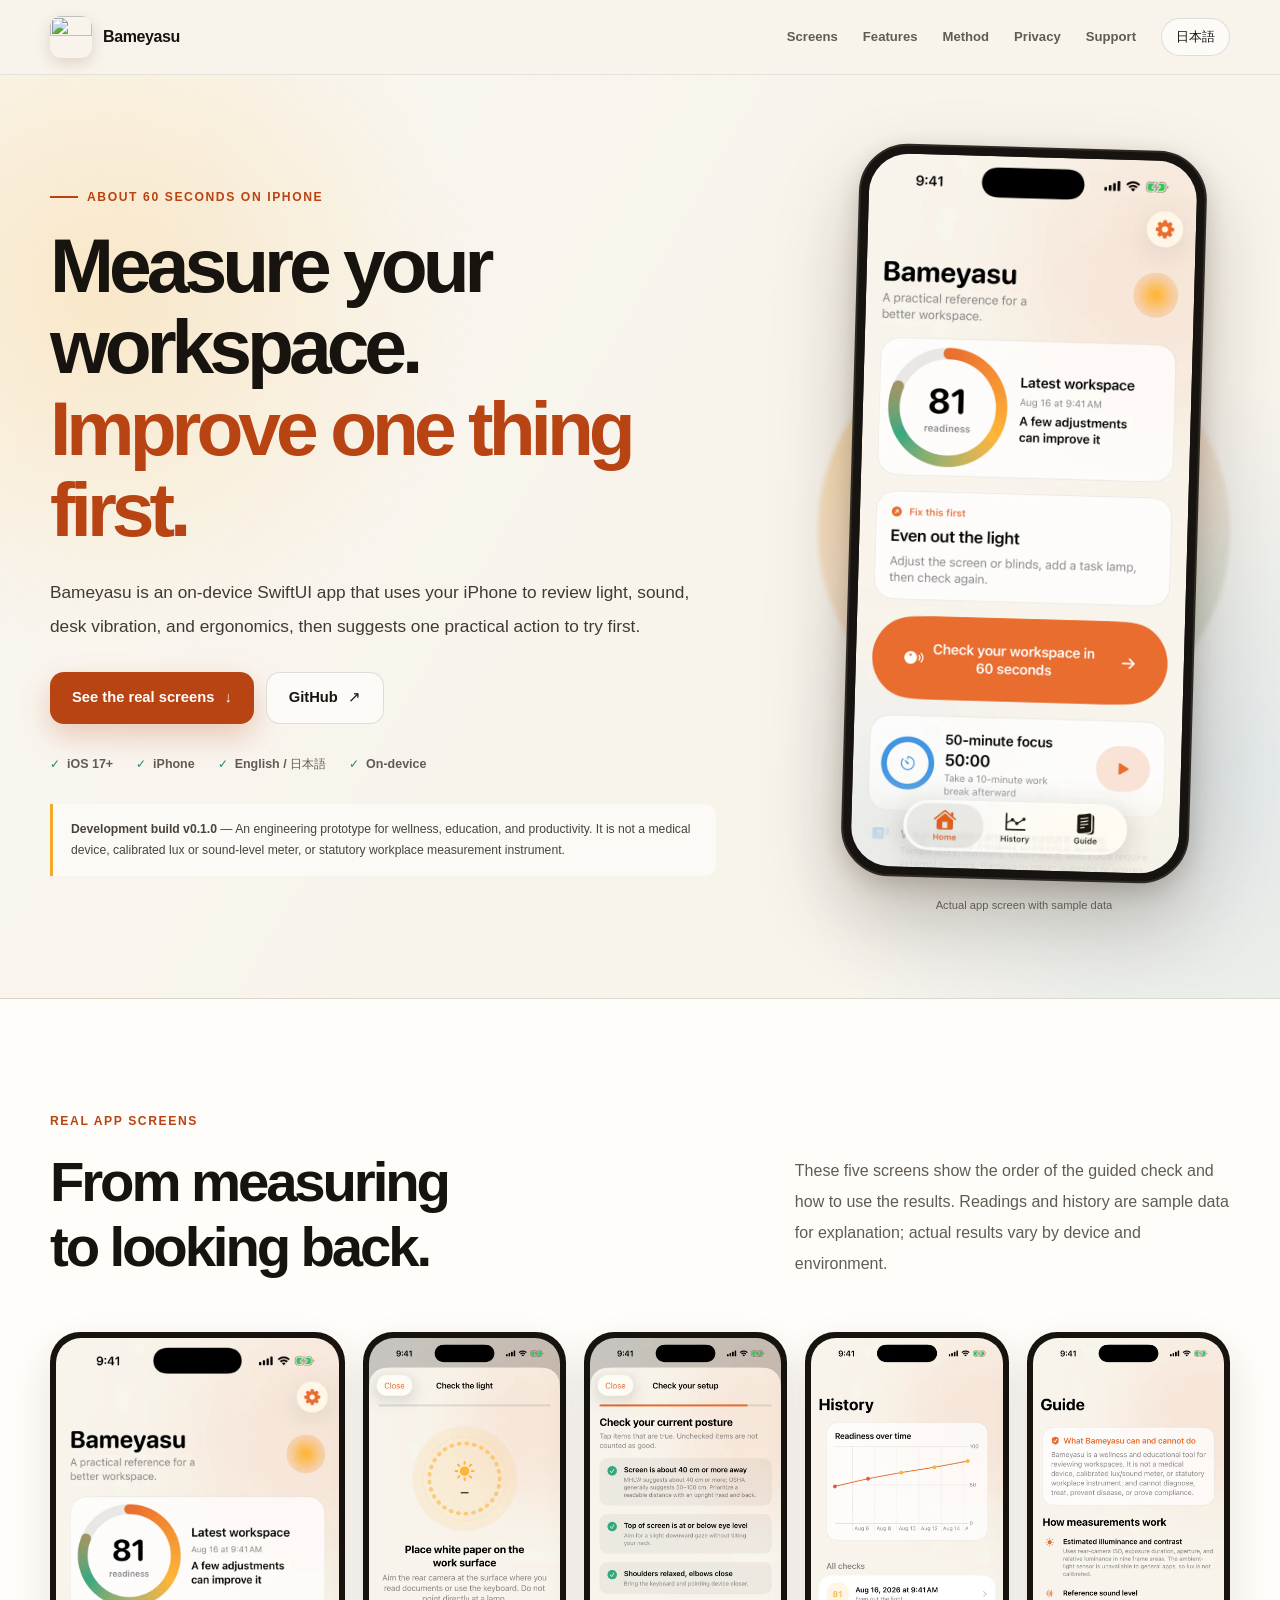
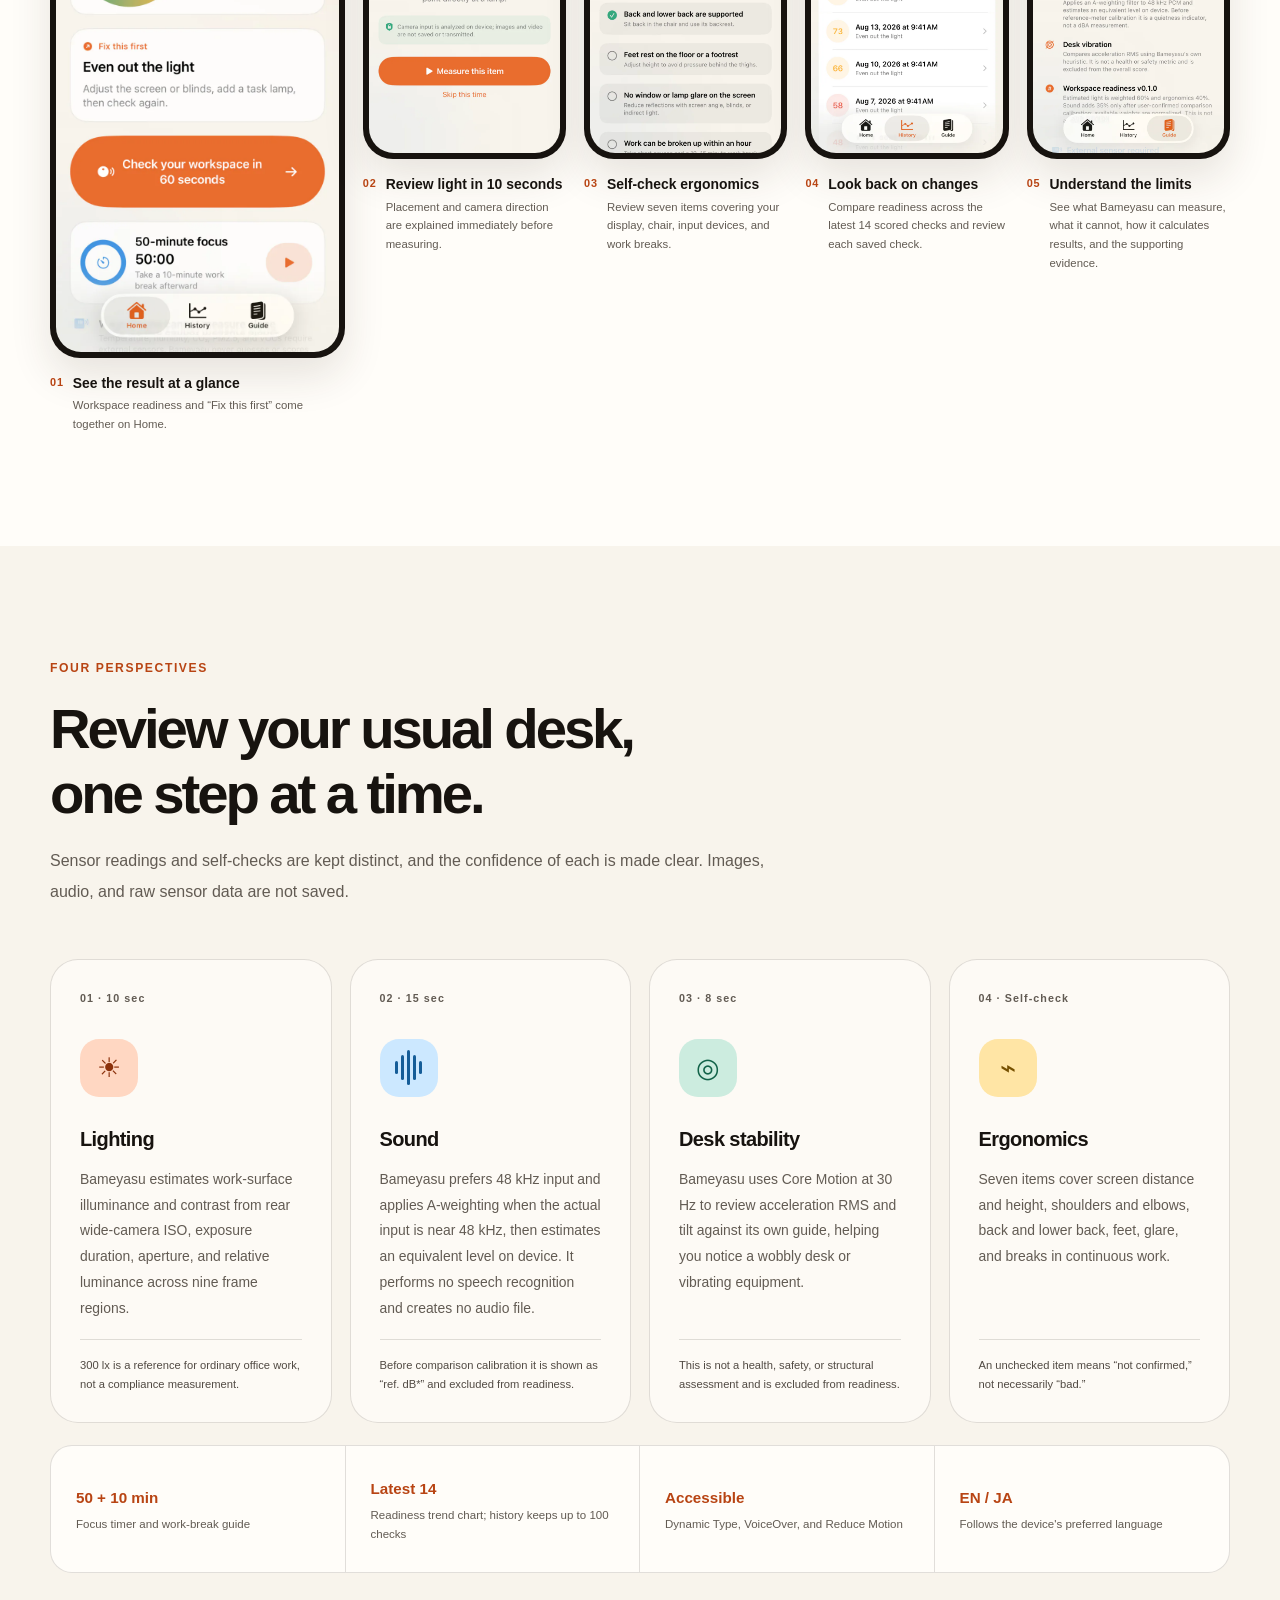
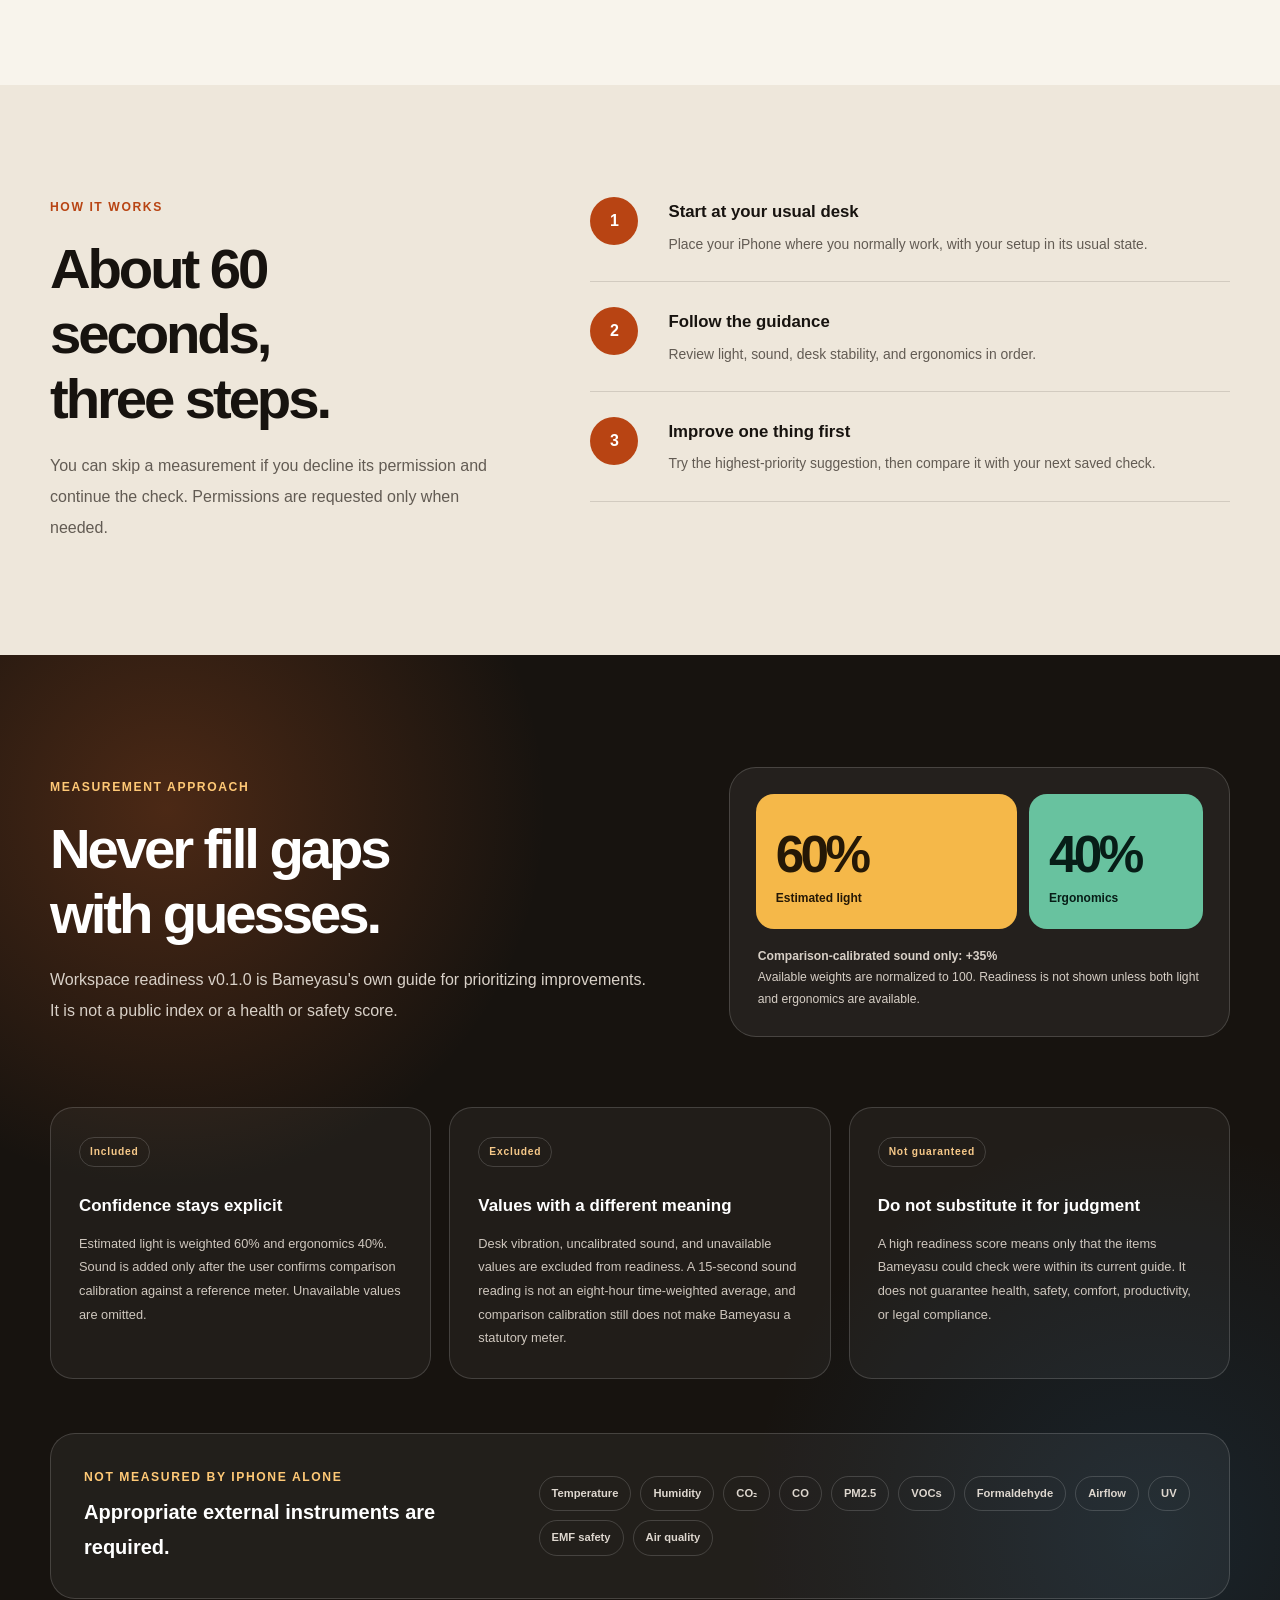
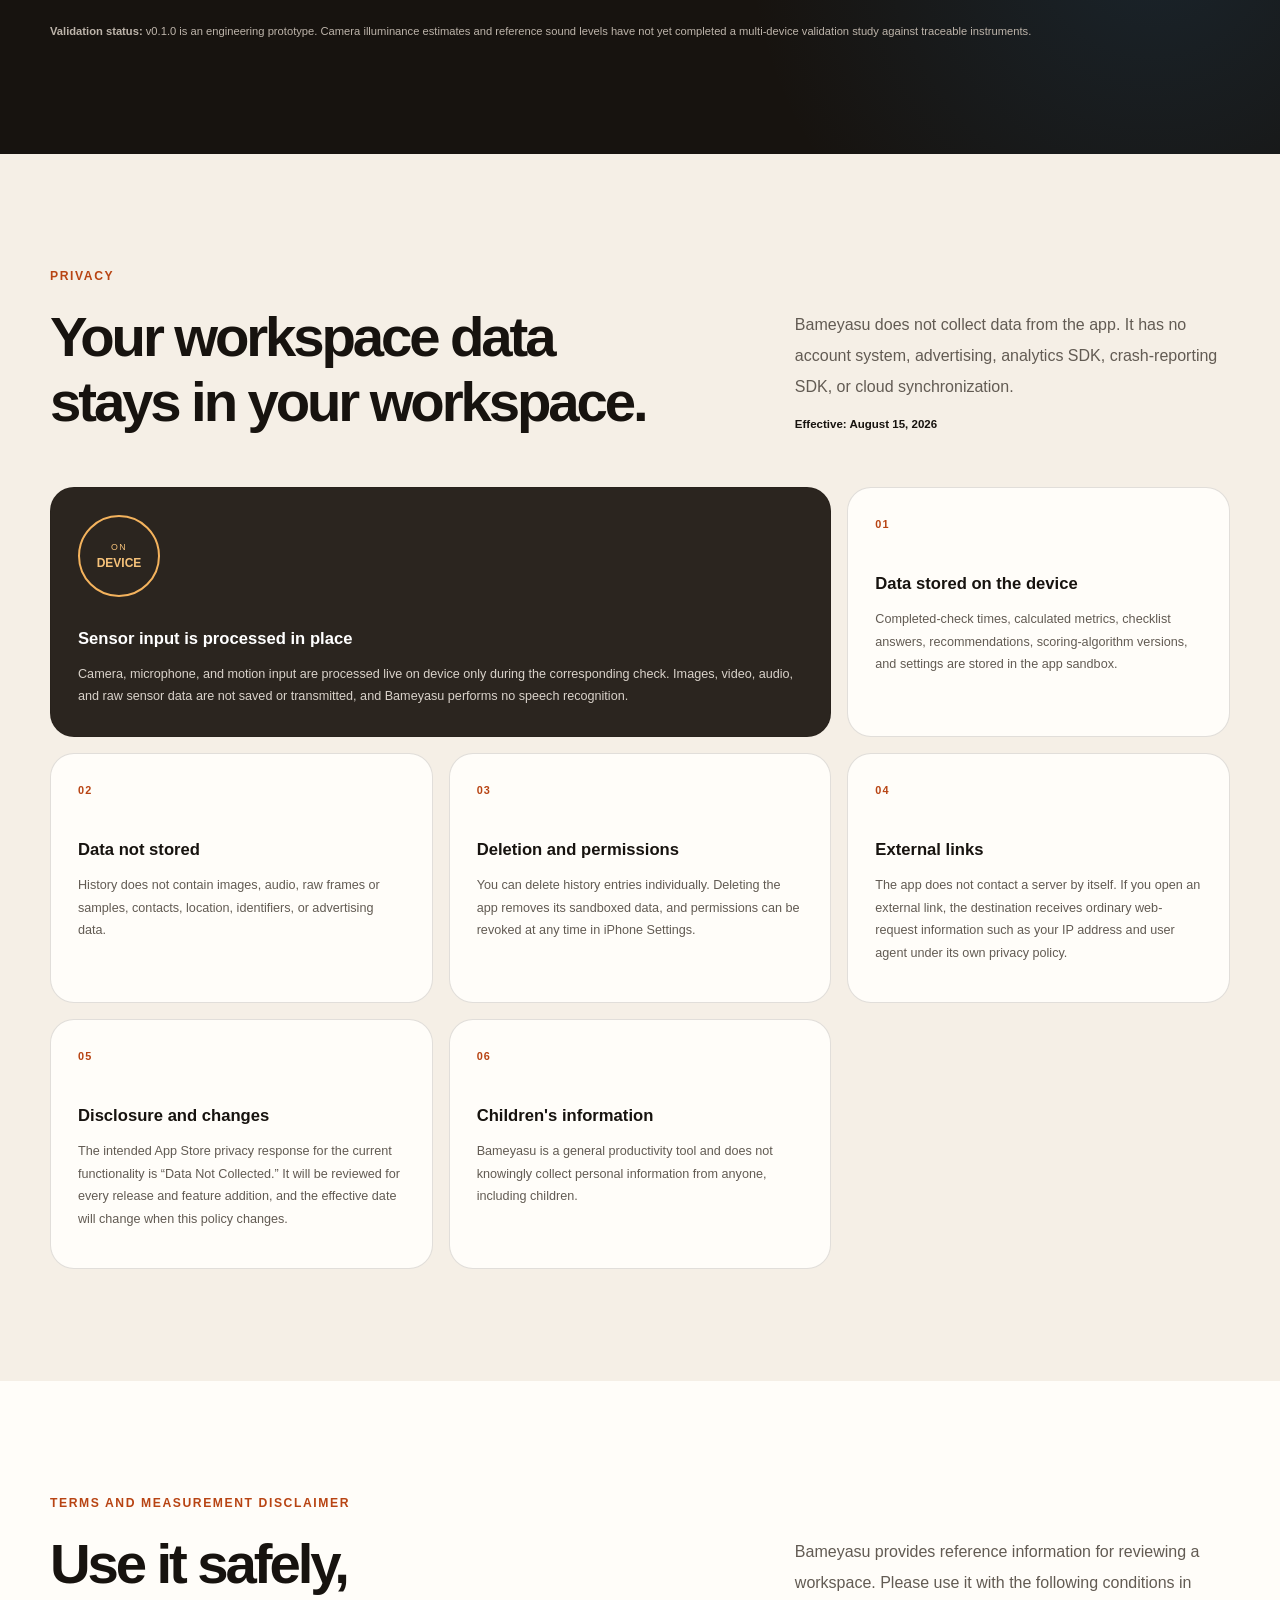
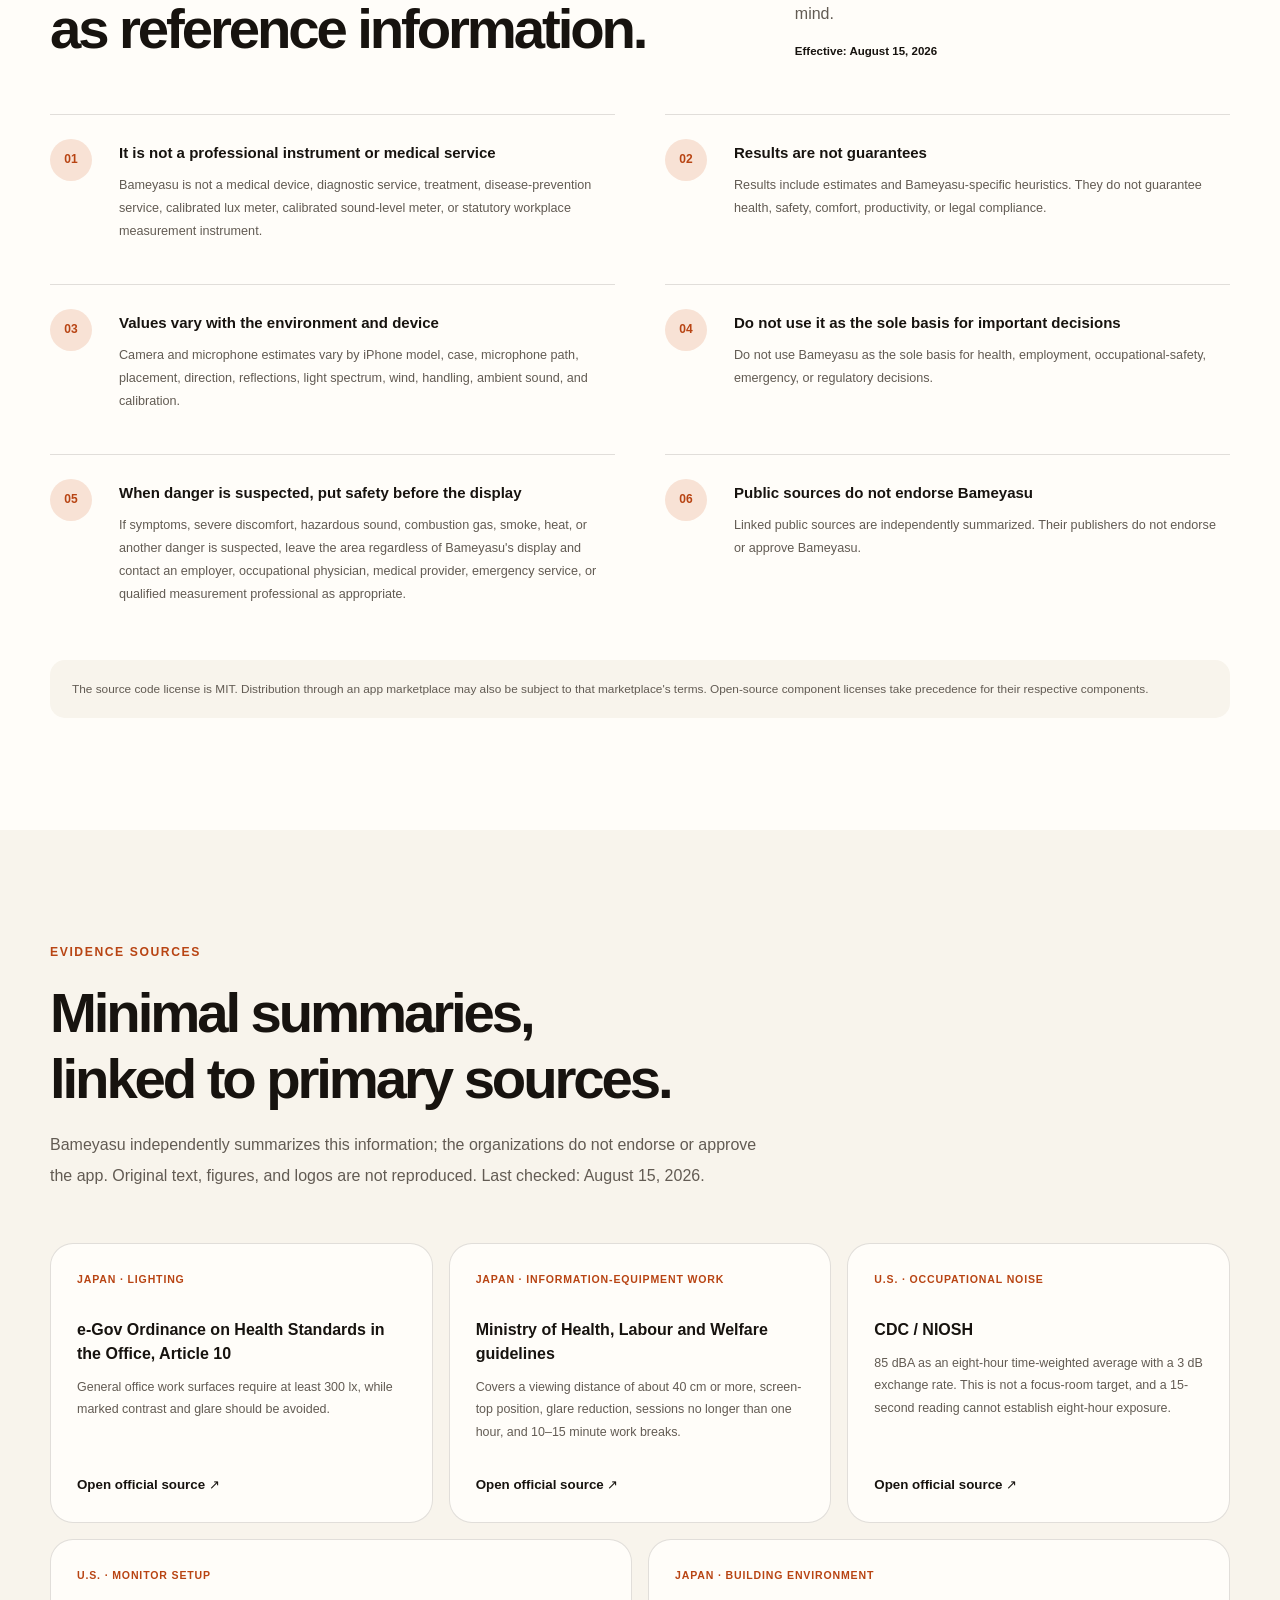
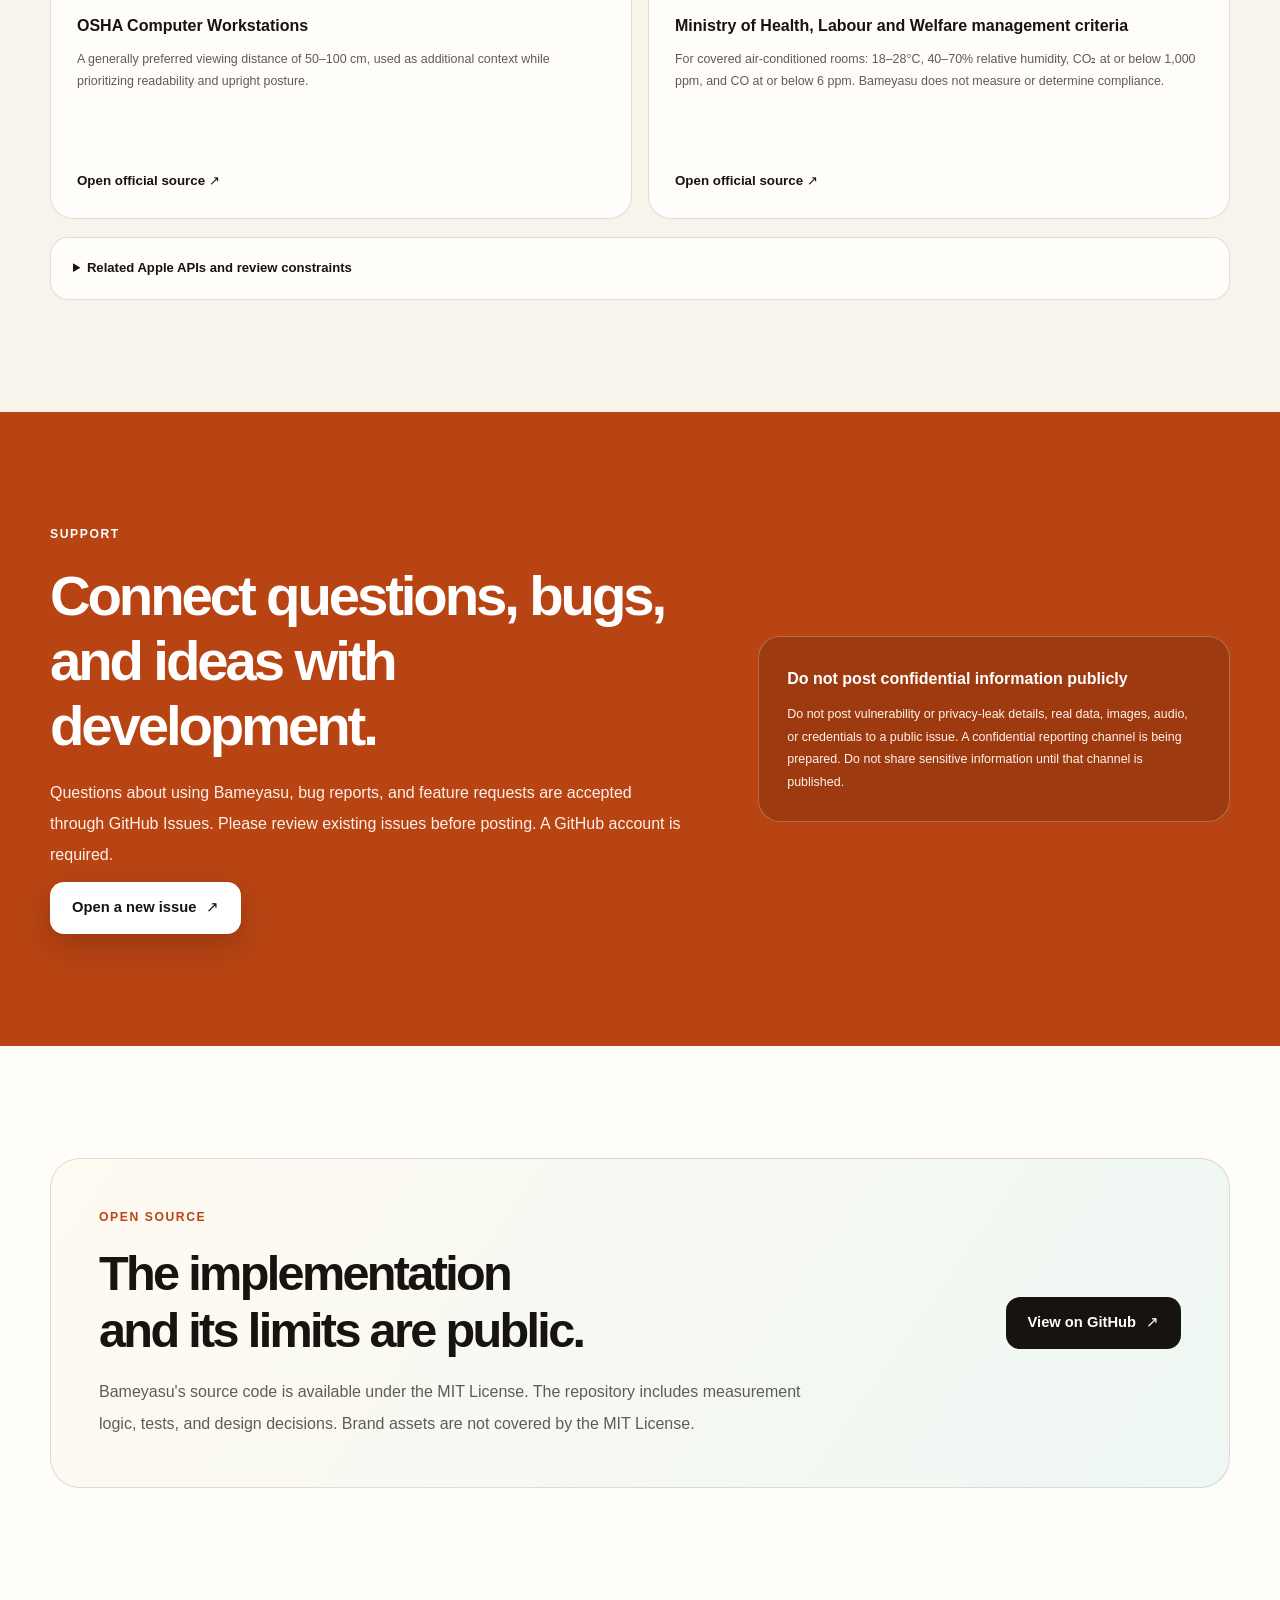
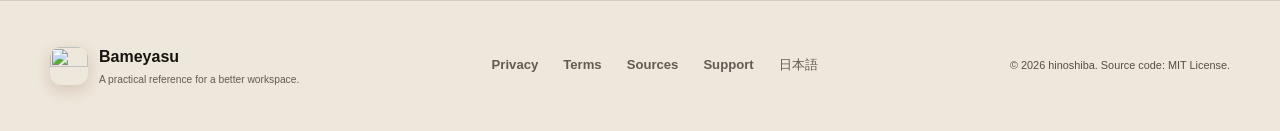
==== site/en/index.html @ d975209a "Unify Pages content and add app screenshots" ====
<!doctype html>
<html lang="en">
  <head>
    <meta charset="utf-8">
    <meta name="viewport" content="width=device-width, initial-scale=1">
    <meta name="theme-color" content="#f8f4ec">
    <meta name="description" content="Bameyasu is an on-device workspace check app that uses an iPhone to review light, sound, desk vibration, and ergonomics in about 60 seconds, then suggests one thing to fix first.">
    <meta property="og:type" content="website">
    <meta property="og:site_name" content="Bameyasu">
    <meta property="og:title" content="Bameyasu — A practical reference for a better workspace.">
    <meta property="og:description" content="See the real app screens, features, measurement methodology, privacy, terms, and support—all on one page.">
    <meta property="og:url" content="https://bameyasu.hinoshiba.com/en/">
    <meta property="og:image" content="https://bameyasu.hinoshiba.com/assets/app-icon.png">
    <meta property="og:image:width" content="1024">
    <meta property="og:image:height" content="1024">
    <meta property="og:image:alt" content="Bameyasu app icon">
    <meta name="twitter:card" content="summary">
    <link rel="canonical" href="https://bameyasu.hinoshiba.com/en/">
    <link rel="alternate" hreflang="ja" href="https://bameyasu.hinoshiba.com/">
    <link rel="alternate" hreflang="en" href="https://bameyasu.hinoshiba.com/en/">
    <link rel="alternate" hreflang="x-default" href="https://bameyasu.hinoshiba.com/">
    <link rel="icon" href="../assets/app-icon.png">
    <link rel="apple-touch-icon" href="../assets/app-icon.png">
    <link rel="stylesheet" href="../styles.css">
    <title>Bameyasu — A practical reference for a better workspace.</title>
  </head>
  <body>
    <a class="skip-link" href="#main">Skip to main content</a>

    <header class="site-header">
      <div class="shell nav-wrap">
        <a class="brand" href="#top" aria-label="Bameyasu top">
          <img src="../assets/app-icon.png" width="42" height="42" alt="">
          <span>Bameyasu</span>
        </a>
        <nav class="main-nav" aria-label="Main navigation">
          <a href="#screens">Screens</a>
          <a href="#features">Features</a>
          <a href="#method">Method</a>
          <a href="#privacy">Privacy</a>
          <a href="#support">Support</a>
          <a class="language-link" href="../" lang="ja" hreflang="ja">日本語</a>
        </nav>
      </div>
    </header>

    <main id="main">
      <section class="hero" id="top">
        <div class="shell hero-grid">
          <div class="hero-copy">
            <p class="eyebrow"><span aria-hidden="true"></span> About 60 seconds on iPhone</p>
            <h1>Measure your workspace.<br><em>Improve one thing first.</em></h1>
            <p class="lead">Bameyasu is an on-device SwiftUI app that uses your iPhone to review light, sound, desk vibration, and ergonomics, then suggests one practical action to try first.</p>
            <div class="hero-actions">
              <a class="button primary" href="#screens">See the real screens <span aria-hidden="true">↓</span></a>
              <a class="button secondary" href="https://github.com/hinoshiba/Bameyasu">GitHub <span aria-hidden="true">↗</span></a>
            </div>
            <ul class="quick-facts" aria-label="Compatibility">
              <li>iOS 17+</li>
              <li>iPhone</li>
              <li>English / 日本語</li>
              <li>On-device</li>
            </ul>
            <p class="prototype-note"><strong>Development build v0.1.0</strong> — An engineering prototype for wellness, education, and productivity. It is not a medical device, calibrated lux or sound-level meter, or statutory workplace measurement instrument.</p>
          </div>

          <figure class="hero-device">
            <div class="device-halo" aria-hidden="true"></div>
            <div class="device-frame">
              <img src="../assets/screenshots/en-home.webp" width="736" height="1600" alt="Bameyasu Home screen showing a workspace readiness score of 81 and ‘Even out the light’ as the first action to take." fetchpriority="high">
            </div>
            <figcaption>Actual app screen with sample data</figcaption>
          </figure>
        </div>
      </section>

      <section class="section screens-section" id="screens">
        <div class="shell">
          <div class="section-heading split-heading">
            <div>
              <p class="kicker">Real app screens</p>
              <h2 id="screens-title">From measuring<br>to looking back.</h2>
            </div>
            <p>These five screens show the order of the guided check and how to use the results. Readings and history are sample data for explanation; actual results vary by device and environment.</p>
          </div>

          <div class="screen-gallery" role="region" aria-labelledby="screens-title">
            <figure class="screen-card featured-screen">
              <div class="screen-image"><img src="../assets/screenshots/en-home.webp" width="736" height="1600" alt="Home screen showing workspace readiness, the latest check, one action to fix first, the 60-second check, and the focus timer." loading="lazy"></div>
              <figcaption><span>01</span><div><strong>See the result at a glance</strong><p>Workspace readiness and “Fix this first” come together on Home.</p></div></figcaption>
            </figure>
            <figure class="screen-card">
              <div class="screen-image"><img src="../assets/screenshots/en-light.webp" width="736" height="1600" alt="Lighting check screen instructing the user to place white paper on the work surface and aim the rear camera at it." loading="lazy"></div>
              <figcaption><span>02</span><div><strong>Review light in 10 seconds</strong><p>Placement and camera direction are explained immediately before measuring.</p></div></figcaption>
            </figure>
            <figure class="screen-card">
              <div class="screen-image"><img src="../assets/screenshots/en-ergonomics.webp" width="736" height="1600" alt="Ergonomics screen with seven checks covering screen distance and height, shoulders and elbows, back and lower back, and more." loading="lazy"></div>
              <figcaption><span>03</span><div><strong>Self-check ergonomics</strong><p>Review seven items covering your display, chair, input devices, and work breaks.</p></div></figcaption>
            </figure>
            <figure class="screen-card">
              <div class="screen-image"><img src="../assets/screenshots/en-history.webp" width="736" height="1600" alt="History screen showing a line chart improving from a workspace readiness score of 48 to 81 and a list of the five latest checks." loading="lazy"></div>
              <figcaption><span>04</span><div><strong>Look back on changes</strong><p>Compare readiness across the latest 14 scored checks and review each saved check.</p></div></figcaption>
            </figure>
            <figure class="screen-card">
              <div class="screen-image"><img src="../assets/screenshots/en-guide.webp" width="736" height="1600" alt="Guide screen explaining measurement methods, the workspace readiness calculation, and items that require external sensors." loading="lazy"></div>
              <figcaption><span>05</span><div><strong>Understand the limits</strong><p>See what Bameyasu can measure, what it cannot, how it calculates results, and the supporting evidence.</p></div></figcaption>
            </figure>
          </div>
        </div>
      </section>

      <section class="section features-section" id="features">
        <div class="shell">
          <div class="section-heading">
            <p class="kicker">Four perspectives</p>
            <h2>Review your usual desk,<br>one step at a time.</h2>
            <p>Sensor readings and self-checks are kept distinct, and the confidence of each is made clear. Images, audio, and raw sensor data are not saved.</p>
          </div>

          <div class="feature-grid">
            <article class="feature-card orange">
              <span class="feature-number">01 · 10 sec</span>
              <div class="feature-icon" aria-hidden="true">☀</div>
              <h3>Lighting</h3>
              <p>Bameyasu estimates work-surface illuminance and contrast from rear wide-camera ISO, exposure duration, aperture, and relative luminance across nine frame regions.</p>
              <small>300 lx is a reference for ordinary office work, not a compliance measurement.</small>
            </article>
            <article class="feature-card blue">
              <span class="feature-number">02 · 15 sec</span>
              <div class="feature-icon waveform" aria-hidden="true"><i></i><i></i><i></i><i></i><i></i></div>
              <h3>Sound</h3>
              <p>Bameyasu prefers 48 kHz input and applies A-weighting when the actual input is near 48 kHz, then estimates an equivalent level on device. It performs no speech recognition and creates no audio file.</p>
              <small>Before comparison calibration it is shown as “ref. dB*” and excluded from readiness.</small>
            </article>
            <article class="feature-card green">
              <span class="feature-number">03 · 8 sec</span>
              <div class="feature-icon" aria-hidden="true">◎</div>
              <h3>Desk stability</h3>
              <p>Bameyasu uses Core Motion at 30 Hz to review acceleration RMS and tilt against its own guide, helping you notice a wobbly desk or vibrating equipment.</p>
              <small>This is not a health, safety, or structural assessment and is excluded from readiness.</small>
            </article>
            <article class="feature-card yellow">
              <span class="feature-number">04 · Self-check</span>
              <div class="feature-icon" aria-hidden="true">⌁</div>
              <h3>Ergonomics</h3>
              <p>Seven items cover screen distance and height, shoulders and elbows, back and lower back, feet, glare, and breaks in continuous work.</p>
              <small>An unchecked item means “not confirmed,” not necessarily “bad.”</small>
            </article>
          </div>

          <div class="capability-strip">
            <div><strong>50 + 10 min</strong><span>Focus timer and work-break guide</span></div>
            <div><strong>Latest 14</strong><span>Readiness trend chart; history keeps up to 100 checks</span></div>
            <div><strong>Accessible</strong><span>Dynamic Type, VoiceOver, and Reduce Motion</span></div>
            <div><strong>EN / JA</strong><span>Follows the device's preferred language</span></div>
          </div>
        </div>
      </section>

      <section class="section how-section" id="how-it-works">
        <div class="shell how-grid">
          <div class="section-heading compact">
            <p class="kicker">How it works</p>
            <h2>About 60 seconds,<br>three steps.</h2>
            <p>You can skip a measurement if you decline its permission and continue the check. Permissions are requested only when needed.</p>
          </div>
          <ol class="steps">
            <li><span>1</span><div><h3>Start at your usual desk</h3><p>Place your iPhone where you normally work, with your setup in its usual state.</p></div></li>
            <li><span>2</span><div><h3>Follow the guidance</h3><p>Review light, sound, desk stability, and ergonomics in order.</p></div></li>
            <li><span>3</span><div><h3>Improve one thing first</h3><p>Try the highest-priority suggestion, then compare it with your next saved check.</p></div></li>
          </ol>
        </div>
      </section>

      <section class="section method-section" id="method">
        <div class="shell">
          <div class="method-intro">
            <div class="section-heading compact">
              <p class="kicker light">Measurement approach</p>
              <h2>Never fill gaps<br>with guesses.</h2>
              <p>Workspace readiness v0.1.0 is Bameyasu's own guide for prioritizing improvements. It is not a public index or a health or safety score.</p>
            </div>
            <div class="score-panel" role="group" aria-label="Workspace readiness weights">
              <div class="score-weight light-weight"><span>60%</span><strong>Estimated light</strong></div>
              <div class="score-weight ergo-weight"><span>40%</span><strong>Ergonomics</strong></div>
              <p><strong>Comparison-calibrated sound only: +35%</strong><br>Available weights are normalized to 100. Readiness is not shown unless both light and ergonomics are available.</p>
            </div>
          </div>

          <div class="method-grid">
            <article>
              <span class="method-label">Included</span>
              <h3>Confidence stays explicit</h3>
              <p>Estimated light is weighted 60% and ergonomics 40%. Sound is added only after the user confirms comparison calibration against a reference meter. Unavailable values are omitted.</p>
            </article>
            <article>
              <span class="method-label">Excluded</span>
              <h3>Values with a different meaning</h3>
              <p>Desk vibration, uncalibrated sound, and unavailable values are excluded from readiness. A 15-second sound reading is not an eight-hour time-weighted average, and comparison calibration still does not make Bameyasu a statutory meter.</p>
            </article>
            <article>
              <span class="method-label">Not guaranteed</span>
              <h3>Do not substitute it for judgment</h3>
              <p>A high readiness score means only that the items Bameyasu could check were within its current guide. It does not guarantee health, safety, comfort, productivity, or legal compliance.</p>
            </article>
          </div>

          <div class="not-measured">
            <div>
              <p class="kicker light">Not measured by iPhone alone</p>
              <h3>Appropriate external instruments are required.</h3>
            </div>
            <ul aria-label="Items Bameyasu does not measure">
              <li>Temperature</li><li>Humidity</li><li>CO₂</li><li>CO</li><li>PM2.5</li><li>VOCs</li><li>Formaldehyde</li><li>Airflow</li><li>UV</li><li>EMF safety</li><li>Air quality</li>
            </ul>
          </div>

          <p class="validation-note"><strong>Validation status:</strong> v0.1.0 is an engineering prototype. Camera illuminance estimates and reference sound levels have not yet completed a multi-device validation study against traceable instruments.</p>
        </div>
      </section>

      <section class="section privacy-section" id="privacy">
        <div class="shell">
          <div class="section-heading split-heading">
            <div>
              <p class="kicker">Privacy</p>
              <h2>Your workspace data<br>stays in your workspace.</h2>
            </div>
            <div><p>Bameyasu does not collect data from the app. It has no account system, advertising, analytics SDK, crash-reporting SDK, or cloud synchronization.</p><p class="effective-date">Effective: August 15, 2026</p></div>
          </div>

          <div class="privacy-grid">
            <article class="privacy-card privacy-lead-card">
              <div class="privacy-mark" aria-hidden="true"><span>ON</span><strong>DEVICE</strong></div>
              <h3>Sensor input is processed in place</h3>
              <p>Camera, microphone, and motion input are processed live on device only during the corresponding check. Images, video, audio, and raw sensor data are not saved or transmitted, and Bameyasu performs no speech recognition.</p>
            </article>
            <article class="privacy-card">
              <span class="privacy-number">01</span>
              <h3>Data stored on the device</h3>
              <p>Completed-check times, calculated metrics, checklist answers, recommendations, scoring-algorithm versions, and settings are stored in the app sandbox.</p>
            </article>
            <article class="privacy-card">
              <span class="privacy-number">02</span>
              <h3>Data not stored</h3>
              <p>History does not contain images, audio, raw frames or samples, contacts, location, identifiers, or advertising data.</p>
            </article>
            <article class="privacy-card">
              <span class="privacy-number">03</span>
              <h3>Deletion and permissions</h3>
              <p>You can delete history entries individually. Deleting the app removes its sandboxed data, and permissions can be revoked at any time in iPhone Settings.</p>
            </article>
            <article class="privacy-card">
              <span class="privacy-number">04</span>
              <h3>External links</h3>
              <p>The app does not contact a server by itself. If you open an external link, the destination receives ordinary web-request information such as your IP address and user agent under its own privacy policy.</p>
            </article>
            <article class="privacy-card">
              <span class="privacy-number">05</span>
              <h3>Disclosure and changes</h3>
              <p>The intended App Store privacy response for the current functionality is “Data Not Collected.” It will be reviewed for every release and feature addition, and the effective date will change when this policy changes.</p>
            </article>
            <article class="privacy-card">
              <span class="privacy-number">06</span>
              <h3>Children's information</h3>
              <p>Bameyasu is a general productivity tool and does not knowingly collect personal information from anyone, including children.</p>
            </article>
          </div>
        </div>
      </section>

      <section class="section terms-section" id="terms">
        <div class="shell">
          <div class="section-heading split-heading">
            <div>
              <p class="kicker">Terms and measurement disclaimer</p>
              <h2>Use it safely,<br>as reference information.</h2>
            </div>
            <div><p>Bameyasu provides reference information for reviewing a workspace. Please use it with the following conditions in mind.</p><p class="effective-date">Effective: August 15, 2026</p></div>
          </div>

          <ol class="terms-list">
            <li><div><strong>It is not a professional instrument or medical service</strong><p>Bameyasu is not a medical device, diagnostic service, treatment, disease-prevention service, calibrated lux meter, calibrated sound-level meter, or statutory workplace measurement instrument.</p></div></li>
            <li><div><strong>Results are not guarantees</strong><p>Results include estimates and Bameyasu-specific heuristics. They do not guarantee health, safety, comfort, productivity, or legal compliance.</p></div></li>
            <li><div><strong>Values vary with the environment and device</strong><p>Camera and microphone estimates vary by iPhone model, case, microphone path, placement, direction, reflections, light spectrum, wind, handling, ambient sound, and calibration.</p></div></li>
            <li><div><strong>Do not use it as the sole basis for important decisions</strong><p>Do not use Bameyasu as the sole basis for health, employment, occupational-safety, emergency, or regulatory decisions.</p></div></li>
            <li><div><strong>When danger is suspected, put safety before the display</strong><p>If symptoms, severe discomfort, hazardous sound, combustion gas, smoke, heat, or another danger is suspected, leave the area regardless of Bameyasu's display and contact an employer, occupational physician, medical provider, emergency service, or qualified measurement professional as appropriate.</p></div></li>
            <li><div><strong>Public sources do not endorse Bameyasu</strong><p>Linked public sources are independently summarized. Their publishers do not endorse or approve Bameyasu.</p></div></li>
          </ol>
          <p class="license-note">The source code license is MIT. Distribution through an app marketplace may also be subject to that marketplace's terms. Open-source component licenses take precedence for their respective components.</p>
        </div>
      </section>

      <section class="section sources-section" id="sources">
        <div class="shell">
          <div class="section-heading">
            <p class="kicker">Evidence sources</p>
            <h2>Minimal summaries,<br>linked to primary sources.</h2>
            <p>Bameyasu independently summarizes this information; the organizations do not endorse or approve the app. Original text, figures, and logos are not reproduced. Last checked: August 15, 2026.</p>
          </div>

          <div class="source-grid">
            <a class="source-card" href="https://laws.e-gov.go.jp/law/347M50002000043">
              <span>Japan · Lighting</span><h3>e-Gov Ordinance on Health Standards in the Office, Article 10</h3><p>General office work surfaces require at least 300 lx, while marked contrast and glare should be avoided.</p><small>Open official source ↗</small>
            </a>
            <a class="source-card" href="https://www.mhlw.go.jp/web/t_doc?dataId=00tc6314&amp;dataType=1">
              <span>Japan · Information-equipment work</span><h3>Ministry of Health, Labour and Welfare guidelines</h3><p>Covers a viewing distance of about 40 cm or more, screen-top position, glare reduction, sessions no longer than one hour, and 10–15 minute work breaks.</p><small>Open official source ↗</small>
            </a>
            <a class="source-card" href="https://www.cdc.gov/niosh/noise/about/noise.html">
              <span>U.S. · Occupational noise</span><h3>CDC / NIOSH</h3><p>85 dBA as an eight-hour time-weighted average with a 3 dB exchange rate. This is not a focus-room target, and a 15-second reading cannot establish eight-hour exposure.</p><small>Open official source ↗</small>
            </a>
            <a class="source-card" href="https://www.osha.gov/etools/computer-workstations/components/monitors">
              <span>U.S. · Monitor setup</span><h3>OSHA Computer Workstations</h3><p>A generally preferred viewing distance of 50–100 cm, used as additional context while prioritizing readability and upright posture.</p><small>Open official source ↗</small>
            </a>
            <a class="source-card" href="https://www.mhlw.go.jp/bunya/kenkou/seikatsu-eisei10/index.html">
              <span>Japan · Building environment</span><h3>Ministry of Health, Labour and Welfare management criteria</h3><p>For covered air-conditioned rooms: 18–28°C, 40–70% relative humidity, CO₂ at or below 1,000 ppm, and CO at or below 6 ppm. Bameyasu does not measure or determine compliance.</p><small>Open official source ↗</small>
            </a>
          </div>

          <details class="api-sources">
            <summary>Related Apple APIs and review constraints</summary>
            <div>
              <a href="https://developer.apple.com/documentation/avfaudio/avaudiorecorder/averagepower%28forchannel%3A%29">AVAudioRecorder power</a>
              <a href="https://developer.apple.com/documentation/avfoundation/capture-device-exposure">AVFoundation camera exposure</a>
              <a href="https://developer.apple.com/documentation/coremotion/cmmotionmanager">Core Motion</a>
              <a href="https://developer.apple.com/documentation/SensorKit/configuring-your-project-for-sensor-reading">SensorKit access</a>
              <a href="https://developer.apple.com/app-store/review/guidelines/">App Review Guidelines</a>
            </div>
          </details>
        </div>
      </section>

      <section class="section support-section" id="support">
        <div class="shell support-card">
          <div>
            <p class="kicker light">Support</p>
            <h2>Connect questions, bugs,<br>and ideas with development.</h2>
            <p>Questions about using Bameyasu, bug reports, and feature requests are accepted through GitHub Issues. Please review existing issues before posting. A GitHub account is required.</p>
            <a class="button light-button" href="https://github.com/hinoshiba/Bameyasu/issues/new">Open a new issue <span aria-hidden="true">↗</span></a>
          </div>
          <aside>
            <strong>Do not post confidential information publicly</strong>
            <p>Do not post vulnerability or privacy-leak details, real data, images, audio, or credentials to a public issue. A confidential reporting channel is being prepared. Do not share sensitive information until that channel is published.</p>
          </aside>
        </div>
      </section>

      <section class="section open-source-section">
        <div class="shell open-source-card">
          <div>
            <p class="kicker">Open source</p>
            <h2>The implementation<br>and its limits are public.</h2>
            <p>Bameyasu's source code is available under the MIT License. The repository includes measurement logic, tests, and design decisions. Brand assets are not covered by the MIT License.</p>
          </div>
          <a class="button dark" href="https://github.com/hinoshiba/Bameyasu">View on GitHub <span aria-hidden="true">↗</span></a>
        </div>
      </section>
    </main>

    <footer>
      <div class="shell footer-grid">
        <div class="footer-brand">
          <img src="../assets/app-icon.png" width="38" height="38" alt="">
          <div><strong>Bameyasu</strong><small>A practical reference for a better workspace.</small></div>
        </div>
        <nav aria-label="On this page">
          <a href="#privacy">Privacy</a>
          <a href="#terms">Terms</a>
          <a href="#sources">Sources</a>
          <a href="#support">Support</a>
          <a href="../" lang="ja" hreflang="ja">日本語</a>
        </nav>
        <p class="copyright">© 2026 hinoshiba. Source code: MIT License.</p>
      </div>
    </footer>
  </body>
</html>
---- site/styles.css ----
:root {
  color-scheme: light;
  --ink: #17130f;
  --ink-soft: #2b251f;
  --muted: #625b53;
  --paper: #f8f4ec;
  --paper-deep: #eee7db;
  --card: #fffdf9;
  --ember: #e86a28;
  --ember-dark: #b84413;
  --sun: #f4aa27;
  --mint: #238767;
  --sky: #287dc1;
  --line: rgba(23, 19, 15, 0.13);
  --line-light: rgba(255, 255, 255, 0.16);
  --shadow: 0 28px 80px rgba(65, 43, 25, 0.14);
  --radius: 28px;
  font-family: -apple-system, BlinkMacSystemFont, "Segoe UI", "Hiragino Sans", "Yu Gothic UI", sans-serif;
  font-synthesis: none;
}

* { box-sizing: border-box; }

html {
  scroll-behavior: smooth;
  scroll-padding-top: 96px;
}

body {
  margin: 0;
  color: var(--ink);
  background: var(--paper);
  line-height: 1.75;
  -webkit-font-smoothing: antialiased;
}

a { color: inherit; }
img { display: block; max-width: 100%; height: auto; }
h1, h2, h3, p, figure { margin-top: 0; }

.skip-link {
  position: fixed;
  z-index: 100;
  top: 12px;
  left: 12px;
  padding: 10px 16px;
  border-radius: 9px;
  color: #fff;
  background: var(--ink);
  transform: translateY(-170%);
}

.skip-link:focus { transform: translateY(0); }

.shell {
  width: min(1180px, calc(100% - 48px));
  margin-inline: auto;
}

.site-header {
  position: sticky;
  z-index: 30;
  top: 0;
  border-bottom: 1px solid rgba(23, 19, 15, 0.08);
  background: rgba(248, 244, 236, 0.92);
  backdrop-filter: blur(18px);
  -webkit-backdrop-filter: blur(18px);
}

.nav-wrap {
  min-height: 74px;
  display: flex;
  gap: 32px;
  align-items: center;
  justify-content: space-between;
}

.brand,
.footer-brand {
  display: inline-flex;
  gap: 11px;
  align-items: center;
}

.brand {
  flex: 0 0 auto;
  color: var(--ink);
  font-weight: 850;
  letter-spacing: -0.025em;
  text-decoration: none;
}

.brand img,
.footer-brand img {
  border-radius: 11px;
  box-shadow: 0 5px 15px rgba(107, 50, 20, 0.18);
}

.main-nav,
footer nav {
  display: flex;
  gap: 25px;
  align-items: center;
}

.main-nav a,
footer nav a {
  color: var(--muted);
  font-size: 0.82rem;
  font-weight: 750;
  text-decoration: none;
  white-space: nowrap;
}

.main-nav a:hover,
.main-nav a:focus-visible,
footer nav a:hover,
footer nav a:focus-visible { color: var(--ember-dark); }

.main-nav .language-link {
  padding: 7px 14px;
  border: 1px solid var(--line);
  border-radius: 999px;
  color: var(--ink);
  background: rgba(255, 255, 255, 0.6);
}

.hero {
  position: relative;
  min-height: 790px;
  overflow: hidden;
  border-bottom: 1px solid var(--line);
  background:
    radial-gradient(circle at 8% 23%, rgba(244, 170, 39, 0.2), transparent 27%),
    radial-gradient(circle at 92% 76%, rgba(40, 125, 193, 0.13), transparent 29%),
    linear-gradient(120deg, rgba(255, 255, 255, 0.3), transparent 50%);
}

.hero-grid {
  min-height: 790px;
  display: grid;
  grid-template-columns: minmax(0, 1.05fr) minmax(330px, 0.65fr);
  gap: clamp(52px, 8vw, 112px);
  align-items: center;
  padding-block: 72px 82px;
}

.eyebrow,
.kicker {
  margin: 0 0 17px;
  color: var(--ember-dark);
  font-size: 0.76rem;
  font-weight: 850;
  letter-spacing: 0.13em;
  text-transform: uppercase;
}

.eyebrow {
  display: flex;
  gap: 9px;
  align-items: center;
}

.eyebrow span {
  width: 28px;
  height: 2px;
  background: var(--ember-dark);
}

.kicker.light { color: #ffc976; }

h1 {
  max-width: 760px;
  margin-bottom: 26px;
  font-size: clamp(3.15rem, 6vw, 5.65rem);
  line-height: 1.06;
  letter-spacing: -0.065em;
}

h1 em {
  color: var(--ember-dark);
  font-style: normal;
}

.lead {
  max-width: 675px;
  margin-bottom: 28px;
  color: #413a33;
  font-size: 1.08rem;
  line-height: 1.95;
}

.hero-actions {
  display: flex;
  flex-wrap: wrap;
  gap: 12px;
}

.button {
  min-height: 52px;
  display: inline-flex;
  gap: 10px;
  align-items: center;
  justify-content: center;
  padding: 12px 22px;
  border-radius: 14px;
  font-size: 0.92rem;
  font-weight: 850;
  line-height: 1.35;
  text-decoration: none;
  transition: transform 180ms ease, box-shadow 180ms ease, background 180ms ease;
}

.button:hover { transform: translateY(-2px); }

.button:focus-visible,
a:focus-visible,
summary:focus-visible {
  outline: 3px solid var(--sky);
  outline-offset: 3px;
}

.button.primary {
  color: #fff;
  background: var(--ember-dark);
  box-shadow: 0 12px 30px rgba(184, 68, 19, 0.25);
}

.button.primary:hover { background: #96360e; }

.button.secondary {
  border: 1px solid var(--line);
  background: rgba(255, 255, 255, 0.62);
}

.button.dark {
  flex: 0 0 auto;
  color: #fff;
  background: var(--ink);
}

.button.light-button {
  color: var(--ink);
  background: #fff;
  box-shadow: 0 12px 30px rgba(20, 14, 9, 0.2);
}

.quick-facts {
  display: flex;
  flex-wrap: wrap;
  gap: 9px 23px;
  margin: 30px 0 0;
  padding: 0;
  color: var(--muted);
  font-size: 0.78rem;
  font-weight: 750;
  list-style: none;
}

.quick-facts li::before {
  margin-right: 7px;
  color: var(--mint);
  font-weight: 900;
  content: "✓";
}

.prototype-note {
  max-width: 680px;
  margin: 28px 0 0;
  padding: 15px 18px;
  border-left: 3px solid var(--sun);
  border-radius: 0 12px 12px 0;
  color: #4b433b;
  background: rgba(255, 255, 255, 0.54);
  font-size: 0.76rem;
  line-height: 1.75;
}

.hero-device {
  position: relative;
  display: grid;
  place-items: center;
  margin: 0;
}

.device-halo {
  position: absolute;
  width: min(460px, 100%);
  aspect-ratio: 1;
  border-radius: 50%;
  background: linear-gradient(145deg, rgba(244, 170, 39, 0.35), rgba(232, 106, 40, 0.12) 55%, rgba(35, 135, 103, 0.18));
  filter: blur(2px);
}

.device-frame {
  position: relative;
  z-index: 1;
  width: min(348px, 92%);
  padding: 8px;
  overflow: hidden;
  border: 2px solid #302a25;
  border-radius: 49px;
  background: #161310;
  box-shadow: 0 38px 80px rgba(58, 39, 24, 0.27), 0 8px 22px rgba(58, 39, 24, 0.18);
  transform: rotate(1.6deg);
}

.device-frame img {
  width: 100%;
  border-radius: 40px;
}

.hero-device figcaption {
  position: relative;
  z-index: 2;
  margin: 16px 0 0;
  color: var(--muted);
  font-size: 0.7rem;
}

.section { padding-block: 112px; }

.section-heading {
  max-width: 720px;
  margin-bottom: 52px;
}

.section-heading.compact { margin-bottom: 0; }

.section-heading h2,
.support-card h2,
.open-source-card h2 {
  margin-bottom: 18px;
  font-size: clamp(2.25rem, 4.4vw, 4.15rem);
  line-height: 1.16;
  letter-spacing: -0.055em;
}

.section-heading > p:last-child,
.split-heading > p,
.split-heading > div:last-child > p:first-child,
.open-source-card > div > p:last-child,
.support-card > div > p:not(.kicker) {
  margin-bottom: 0;
  color: var(--muted);
  line-height: 1.95;
}

.split-heading {
  max-width: none;
  display: grid;
  grid-template-columns: minmax(0, 1.1fr) minmax(300px, 0.72fr);
  gap: 80px;
  align-items: end;
}

.split-heading h2 { margin-bottom: 0; }

.screens-section { overflow: hidden; background: var(--card); }

.screen-gallery {
  display: grid;
  grid-template-columns: 1.45fr repeat(4, minmax(0, 1fr));
  gap: 18px;
  align-items: start;
}

.screen-card {
  min-width: 0;
  margin: 0;
}

.screen-image {
  padding: 5px;
  overflow: hidden;
  border: 1px solid rgba(23, 19, 15, 0.2);
  border-radius: 30px;
  background: #17130f;
  box-shadow: 0 18px 42px rgba(55, 39, 27, 0.12);
}

.screen-image img {
  width: 100%;
  border-radius: 25px;
}

.screen-card figcaption {
  display: grid;
  grid-template-columns: auto 1fr;
  gap: 9px;
  margin-top: 15px;
}

.screen-card figcaption > span {
  color: var(--ember-dark);
  font-size: 0.68rem;
  font-weight: 900;
  letter-spacing: 0.08em;
}

.screen-card figcaption strong {
  display: block;
  margin-bottom: 3px;
  font-size: 0.87rem;
  line-height: 1.45;
}

.screen-card figcaption p {
  margin: 0;
  color: var(--muted);
  font-size: 0.71rem;
  line-height: 1.65;
}

.features-section { background: var(--paper); }

.feature-grid {
  display: grid;
  grid-template-columns: repeat(4, 1fr);
  gap: 18px;
}

.feature-card {
  min-height: 395px;
  display: flex;
  flex-direction: column;
  padding: 29px;
  border: 1px solid var(--line);
  border-radius: var(--radius);
  background: rgba(255, 253, 249, 0.74);
}

.feature-number {
  color: var(--muted);
  font-size: 0.67rem;
  font-weight: 850;
  letter-spacing: 0.1em;
}

.feature-icon {
  width: 58px;
  height: 58px;
  display: grid;
  place-items: center;
  margin: 31px 0 25px;
  border-radius: 19px;
  font-size: 1.7rem;
}

.orange .feature-icon { color: #8b310b; background: #ffd7c2; }
.blue .feature-icon { color: #155d98; background: #cce8ff; }
.green .feature-icon { color: #126349; background: #ccecdf; }
.yellow .feature-icon { color: #765000; background: #ffe5a5; }

.feature-card h3 {
  margin-bottom: 10px;
  font-size: 1.25rem;
  letter-spacing: -0.03em;
}

.feature-card p {
  margin-bottom: 18px;
  color: var(--muted);
  font-size: 0.87rem;
  line-height: 1.85;
}

.feature-card small {
  margin-top: auto;
  padding-top: 16px;
  border-top: 1px solid var(--line);
  color: #514a43;
  font-size: 0.7rem;
  line-height: 1.65;
}

.waveform {
  display: flex;
  gap: 3px;
  align-items: center;
  justify-content: center;
}

.waveform i {
  width: 3px;
  border-radius: 99px;
  background: currentColor;
}

.waveform i:nth-child(1), .waveform i:nth-child(5) { height: 13px; }
.waveform i:nth-child(2), .waveform i:nth-child(4) { height: 25px; }
.waveform i:nth-child(3) { height: 35px; }

.capability-strip {
  display: grid;
  grid-template-columns: repeat(4, 1fr);
  margin-top: 22px;
  overflow: hidden;
  border: 1px solid var(--line);
  border-radius: 22px;
  background: var(--card);
}

.capability-strip > div {
  min-height: 126px;
  display: flex;
  flex-direction: column;
  justify-content: center;
  padding: 22px 25px;
  border-right: 1px solid var(--line);
}

.capability-strip > div:last-child { border-right: 0; }

.capability-strip strong {
  margin-bottom: 4px;
  color: var(--ember-dark);
  font-size: 0.95rem;
}

.capability-strip span {
  color: var(--muted);
  font-size: 0.72rem;
  line-height: 1.6;
}

.how-section { background: var(--paper-deep); }

.how-grid {
  display: grid;
  grid-template-columns: 0.82fr 1.18fr;
  gap: 96px;
  align-items: start;
}

.steps {
  margin: 0;
  padding: 0;
  list-style: none;
  counter-reset: steps;
}

.steps li {
  display: grid;
  grid-template-columns: 58px 1fr;
  gap: 20px;
  padding: 25px 0;
  border-bottom: 1px solid var(--line);
}

.steps li:first-child { padding-top: 0; }

.steps li > span {
  width: 48px;
  height: 48px;
  display: grid;
  place-items: center;
  border-radius: 50%;
  color: #fff;
  background: var(--ember-dark);
  font-weight: 900;
}

.steps h3 { margin-bottom: 5px; font-size: 1.05rem; }
.steps p { margin: 0; color: var(--muted); font-size: 0.87rem; }

.method-section {
  color: #fff;
  background:
    radial-gradient(circle at 13% 14%, rgba(232, 106, 40, 0.25), transparent 26%),
    radial-gradient(circle at 90% 80%, rgba(40, 125, 193, 0.16), transparent 28%),
    var(--ink);
}

.method-intro {
  display: grid;
  grid-template-columns: 1fr 0.84fr;
  gap: 82px;
  align-items: center;
}

.method-intro .section-heading > p:last-child { color: #d9d1c8; }

.score-panel {
  display: grid;
  grid-template-columns: 3fr 2fr;
  gap: 12px;
  padding: 26px;
  border: 1px solid var(--line-light);
  border-radius: 27px;
  background: rgba(255, 255, 255, 0.06);
}

.score-weight {
  min-height: 135px;
  display: flex;
  flex-direction: column;
  justify-content: flex-end;
  padding: 20px;
  border-radius: 18px;
}

.light-weight { color: #251806; background: #f5b849; }
.ergo-weight { color: #071d17; background: #68c29f; }

.score-weight span {
  font-size: clamp(2.1rem, 4vw, 3.7rem);
  font-weight: 900;
  line-height: 1;
  letter-spacing: -0.07em;
}

.score-weight strong { margin-top: 8px; font-size: 0.75rem; }

.score-panel > p {
  grid-column: 1 / -1;
  margin: 5px 2px 0;
  color: #d7cfc6;
  font-size: 0.76rem;
  line-height: 1.75;
}

.method-grid {
  display: grid;
  grid-template-columns: repeat(3, 1fr);
  gap: 18px;
  margin-top: 70px;
}

.method-grid article {
  padding: 28px;
  border: 1px solid var(--line-light);
  border-radius: 23px;
  background: rgba(255, 255, 255, 0.045);
}

.method-label {
  display: inline-block;
  margin-bottom: 24px;
  padding: 5px 10px;
  border: 1px solid var(--line-light);
  border-radius: 999px;
  color: #f7c989;
  font-size: 0.64rem;
  font-weight: 850;
  letter-spacing: 0.08em;
}

.method-grid h3 { margin-bottom: 11px; font-size: 1.06rem; }
.method-grid p { margin: 0; color: #cfc7be; font-size: 0.8rem; line-height: 1.85; }

.not-measured {
  display: grid;
  grid-template-columns: 0.75fr 1.25fr;
  gap: 60px;
  align-items: center;
  margin-top: 54px;
  padding: 33px;
  border: 1px solid var(--line-light);
  border-radius: 25px;
  background: rgba(255, 255, 255, 0.05);
}

.not-measured h3 { margin: 0; font-size: 1.25rem; }
.not-measured .kicker { margin-bottom: 7px; }

.not-measured ul {
  display: flex;
  flex-wrap: wrap;
  gap: 9px;
  margin: 0;
  padding: 0;
  list-style: none;
}

.not-measured li {
  padding: 7px 12px;
  border: 1px solid var(--line-light);
  border-radius: 999px;
  color: #ded7cf;
  font-size: 0.7rem;
  font-weight: 700;
}

.validation-note {
  margin: 23px 0 0;
  color: #bdb4aa;
  font-size: 0.7rem;
}

.privacy-section { background: #f5efe6; }

.effective-date {
  margin: 12px 0 0 !important;
  color: var(--ink) !important;
  font-size: 0.72rem;
  font-weight: 800;
}

.privacy-grid {
  display: grid;
  grid-template-columns: repeat(3, 1fr);
  gap: 16px;
}

.privacy-card {
  min-height: 250px;
  padding: 27px;
  border: 1px solid var(--line);
  border-radius: 24px;
  background: var(--card);
}

.privacy-lead-card {
  grid-column: span 2;
  color: #fff;
  background: var(--ink-soft);
}

.privacy-mark {
  width: 82px;
  height: 82px;
  display: grid;
  align-content: center;
  margin-bottom: 27px;
  border: 2px solid #f4b35d;
  border-radius: 50%;
  color: #f6c27a;
  text-align: center;
  line-height: 1;
}

.privacy-mark span { font-size: 0.55rem; letter-spacing: 0.16em; }
.privacy-mark strong { margin-top: 5px; font-size: 0.75rem; }

.privacy-number {
  display: block;
  margin-bottom: 35px;
  color: var(--ember-dark);
  font-size: 0.68rem;
  font-weight: 900;
  letter-spacing: 0.1em;
}

.privacy-card h3 { margin-bottom: 10px; font-size: 1.04rem; }
.privacy-card p { margin: 0; color: var(--muted); font-size: 0.79rem; line-height: 1.8; }
.privacy-lead-card p { color: #d9d2ca; }

.terms-section { background: var(--card); }

.terms-list {
  display: grid;
  grid-template-columns: repeat(2, 1fr);
  gap: 0 50px;
  margin: 0;
  padding: 0;
  list-style: none;
  counter-reset: terms;
}

.terms-list li {
  min-height: 170px;
  display: grid;
  grid-template-columns: 52px 1fr;
  gap: 17px;
  padding: 24px 0;
  border-top: 1px solid var(--line);
  counter-increment: terms;
}

.terms-list li::before {
  width: 42px;
  height: 42px;
  display: grid;
  place-items: center;
  border-radius: 50%;
  color: var(--ember-dark);
  background: #f8e2d5;
  font-size: 0.75rem;
  font-weight: 900;
  content: counter(terms, decimal-leading-zero);
}

.terms-list strong { font-size: 0.94rem; }
.terms-list p { margin: 7px 0 0; color: var(--muted); font-size: 0.79rem; line-height: 1.82; }

.license-note {
  margin: 30px 0 0;
  padding: 19px 22px;
  border-radius: 15px;
  color: var(--muted);
  background: var(--paper);
  font-size: 0.74rem;
}

.sources-section { background: var(--paper); }

.source-grid {
  display: grid;
  grid-template-columns: repeat(6, 1fr);
  gap: 16px;
}

.source-card {
  grid-column: span 2;
  min-height: 280px;
  display: flex;
  flex-direction: column;
  padding: 26px;
  border: 1px solid var(--line);
  border-radius: 23px;
  background: var(--card);
  text-decoration: none;
  transition: transform 180ms ease, border-color 180ms ease, box-shadow 180ms ease;
}

.source-card:nth-child(4),
.source-card:nth-child(5) { grid-column: span 3; }

.source-card:hover {
  border-color: rgba(184, 68, 19, 0.45);
  box-shadow: 0 15px 35px rgba(58, 38, 24, 0.09);
  transform: translateY(-3px);
}

.source-card > span {
  margin-bottom: 29px;
  color: var(--ember-dark);
  font-size: 0.66rem;
  font-weight: 850;
  letter-spacing: 0.08em;
  text-transform: uppercase;
}

.source-card h3 { margin-bottom: 10px; font-size: 1rem; line-height: 1.5; }
.source-card p { margin-bottom: 18px; color: var(--muted); font-size: 0.78rem; line-height: 1.8; }
.source-card small { margin-top: auto; color: var(--ink); font-weight: 800; }

.api-sources {
  margin-top: 18px;
  border: 1px solid var(--line);
  border-radius: 18px;
  background: var(--card);
}

.api-sources summary {
  padding: 19px 22px;
  cursor: pointer;
  font-size: 0.82rem;
  font-weight: 800;
}

.api-sources > div {
  display: flex;
  flex-wrap: wrap;
  gap: 10px 24px;
  padding: 0 22px 22px;
}

.api-sources a { color: #175f96; font-size: 0.73rem; font-weight: 700; }

.support-section { background: var(--ember-dark); }

.support-card {
  display: grid;
  grid-template-columns: 1.15fr 0.85fr;
  gap: 70px;
  align-items: center;
  color: #fff;
}

.support-card > div > p:not(.kicker) { color: #fff1e9; }
.support-card .kicker.light { color: #fff; }
.support-card .button { margin-top: 12px; }
.support-section a:focus-visible { outline-color: #fff; }

.support-card aside {
  padding: 28px;
  border: 1px solid rgba(255, 255, 255, 0.26);
  border-radius: 22px;
  background: rgba(71, 24, 6, 0.22);
}

.support-card aside strong { display: block; margin-bottom: 10px; }
.support-card aside p { margin: 0; color: #fff3ed; font-size: 0.78rem; line-height: 1.8; }

.open-source-section { background: var(--card); }

.open-source-card {
  display: flex;
  gap: 48px;
  align-items: center;
  justify-content: space-between;
  padding: 48px;
  border: 1px solid var(--line);
  border-radius: 30px;
  background: linear-gradient(125deg, #fffaf2, #eef7f3);
}

.open-source-card > div { max-width: 720px; }
.open-source-card h2 { font-size: clamp(2rem, 3.8vw, 3.5rem); }

footer {
  padding-block: 42px;
  border-top: 1px solid var(--line);
  background: var(--paper-deep);
}

.footer-grid {
  display: grid;
  grid-template-columns: auto 1fr auto;
  gap: 35px;
  align-items: center;
}

.footer-brand strong,
.footer-brand small { display: block; }
.footer-brand small { color: var(--muted); font-size: 0.64rem; }
footer nav { justify-content: center; }
.copyright { margin: 0; color: #574f47; font-size: 0.68rem; }

@media (max-width: 1040px) {
  .main-nav { gap: 17px; }
  .main-nav a:nth-child(3), .main-nav a:nth-child(4) { display: none; }
  .hero-grid { grid-template-columns: minmax(0, 1fr) minmax(290px, 0.62fr); gap: 45px; }
  .feature-grid { grid-template-columns: repeat(2, 1fr); }
  .feature-card { min-height: 350px; }
  .capability-strip { grid-template-columns: repeat(2, 1fr); }
  .capability-strip > div:nth-child(2) { border-right: 0; }
  .capability-strip > div:nth-child(-n+2) { border-bottom: 1px solid var(--line); }
  .method-intro { gap: 46px; }
  .footer-grid { grid-template-columns: 1fr auto; }
  .footer-grid nav { justify-content: flex-end; }
  .copyright { grid-column: 1 / -1; }
}

@media (max-width: 860px) {
  html { scroll-padding-top: 78px; }
  .shell { width: min(100% - 36px, 720px); }
  .nav-wrap { min-height: 66px; gap: 18px; }
  .brand img { width: 36px; height: 36px; }
  .main-nav { min-width: 0; overflow-x: auto; padding-block: 8px; scrollbar-width: none; }
  .main-nav::-webkit-scrollbar { display: none; }
  .main-nav a:nth-child(3), .main-nav a:nth-child(4) { display: block; }
  .hero { min-height: 0; }
  .hero-grid { min-height: 0; grid-template-columns: 1fr; gap: 62px; padding-block: 72px; }
  .hero-copy { max-width: 680px; }
  .hero-device { max-width: 410px; margin-inline: auto; }
  .section { padding-block: 86px; }
  .split-heading { grid-template-columns: 1fr; gap: 25px; align-items: start; }
  .screen-gallery {
    width: calc(100vw - max(18px, (100vw - 720px) / 2));
    grid-template-columns: none;
    grid-auto-columns: minmax(225px, 64vw);
    grid-auto-flow: column;
    gap: 16px;
    overflow-x: auto;
    padding: 4px max(18px, (100vw - 720px) / 2) 20px 0;
    scroll-padding-left: 0;
    scroll-snap-type: x mandatory;
    scrollbar-width: thin;
  }
  .screen-card { scroll-snap-align: start; }
  .how-grid, .method-intro, .support-card { grid-template-columns: 1fr; gap: 48px; }
  .method-grid { grid-template-columns: 1fr; }
  .method-grid article { min-height: 0; }
  .not-measured { grid-template-columns: 1fr; gap: 25px; }
  .privacy-grid { grid-template-columns: repeat(2, 1fr); }
  .source-grid { grid-template-columns: repeat(2, 1fr); }
  .source-card, .source-card:nth-child(4), .source-card:nth-child(5) { grid-column: span 1; }
  .open-source-card { align-items: flex-start; flex-direction: column; }
  .footer-grid { grid-template-columns: 1fr; }
  .footer-grid nav { justify-content: flex-start; flex-wrap: wrap; }
}

@media (max-width: 580px) {
  .shell { width: calc(100% - 30px); }
  .nav-wrap { align-items: center; }
  .brand span { display: none; }
  .main-nav { gap: 15px; }
  .main-nav a { font-size: 0.76rem; }
  .main-nav a:nth-child(3), .main-nav a:nth-child(4), .main-nav a:nth-child(5) { display: none; }
  h1 { font-size: clamp(2.75rem, 14vw, 4.2rem); }
  .lead { font-size: 1rem; }
  .hero-actions .button { width: 100%; }
  .hero-device { width: 91%; }
  .section { padding-block: 72px; }
  .section-heading { margin-bottom: 40px; }
  .section-heading h2, .support-card h2, .open-source-card h2 { font-size: clamp(2.05rem, 10vw, 3rem); }
  .screen-gallery {
    width: calc(100vw - 15px);
    grid-auto-columns: 73vw;
    padding-right: 15px;
  }
  .feature-grid, .privacy-grid, .terms-list, .source-grid { grid-template-columns: 1fr; }
  .feature-card { min-height: 0; }
  .privacy-lead-card { grid-column: span 1; }
  .capability-strip { grid-template-columns: 1fr; }
  .capability-strip > div { border-right: 0; border-bottom: 1px solid var(--line); }
  .capability-strip > div:nth-child(2) { border-right: 0; }
  .capability-strip > div:last-child { border-bottom: 0; }
  .score-panel { padding: 17px; }
  .score-weight { min-height: 115px; padding: 15px; }
  .not-measured { padding: 25px; }
  .terms-list li { min-height: 0; }
  .source-card { min-height: 0; }
  .api-sources > div { flex-direction: column; }
  .support-card { gap: 35px; }
  .open-source-card { padding: 28px; }
  footer nav { gap: 14px 20px; }
}

@media (prefers-reduced-motion: reduce) {
  html { scroll-behavior: auto; }
  .button, .source-card { transition: none; }
}
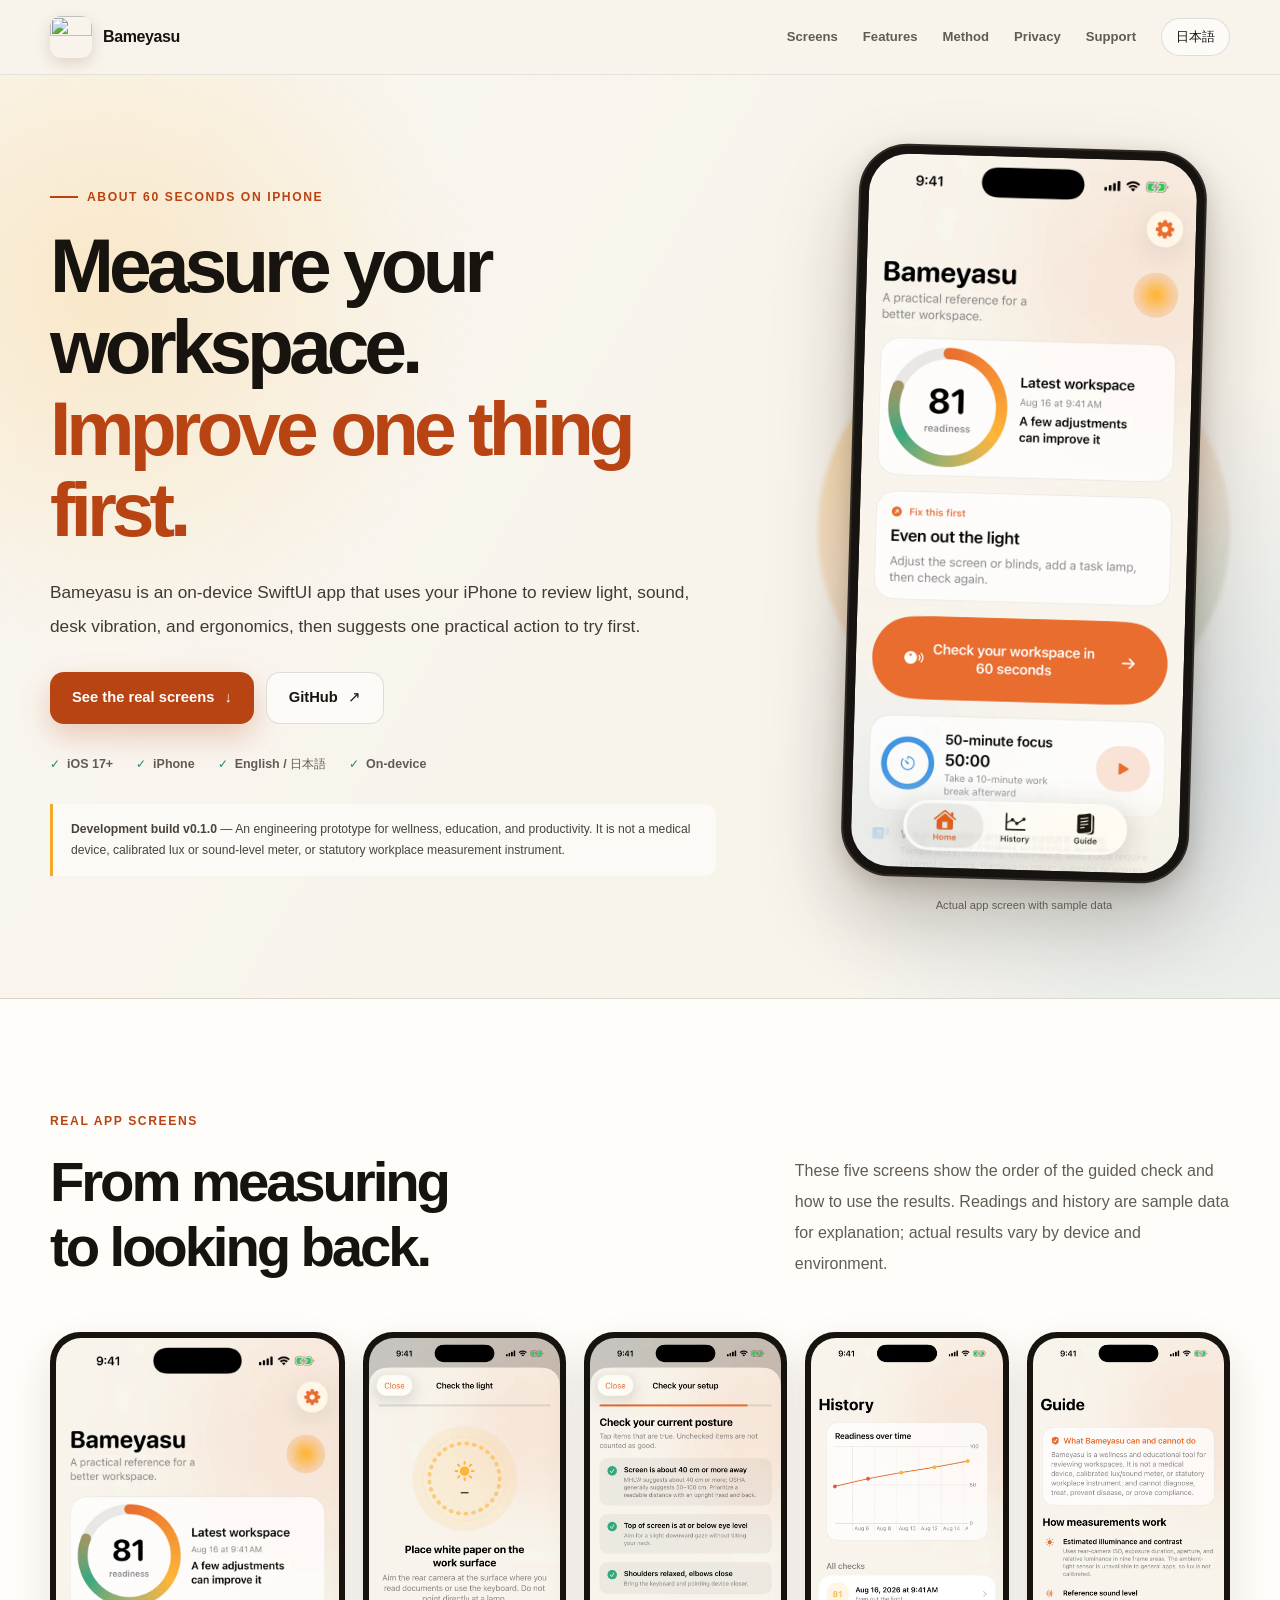
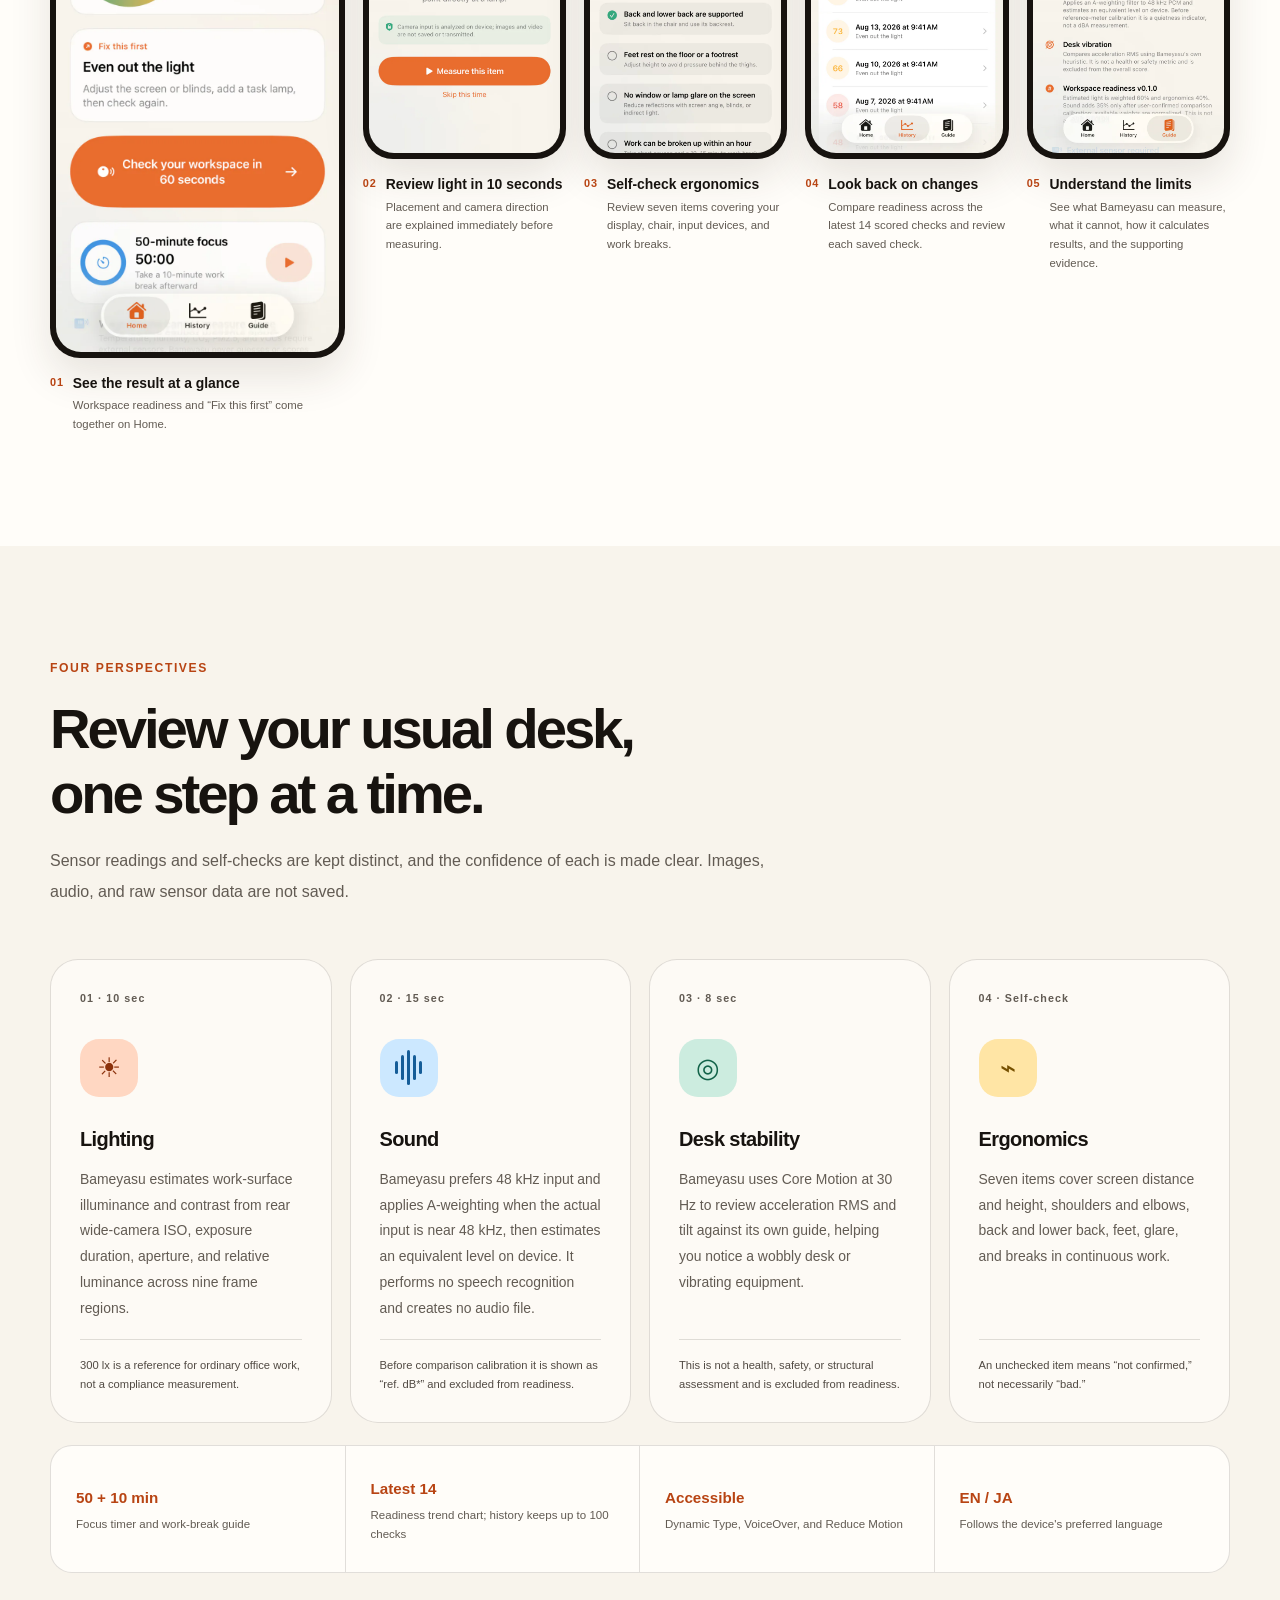
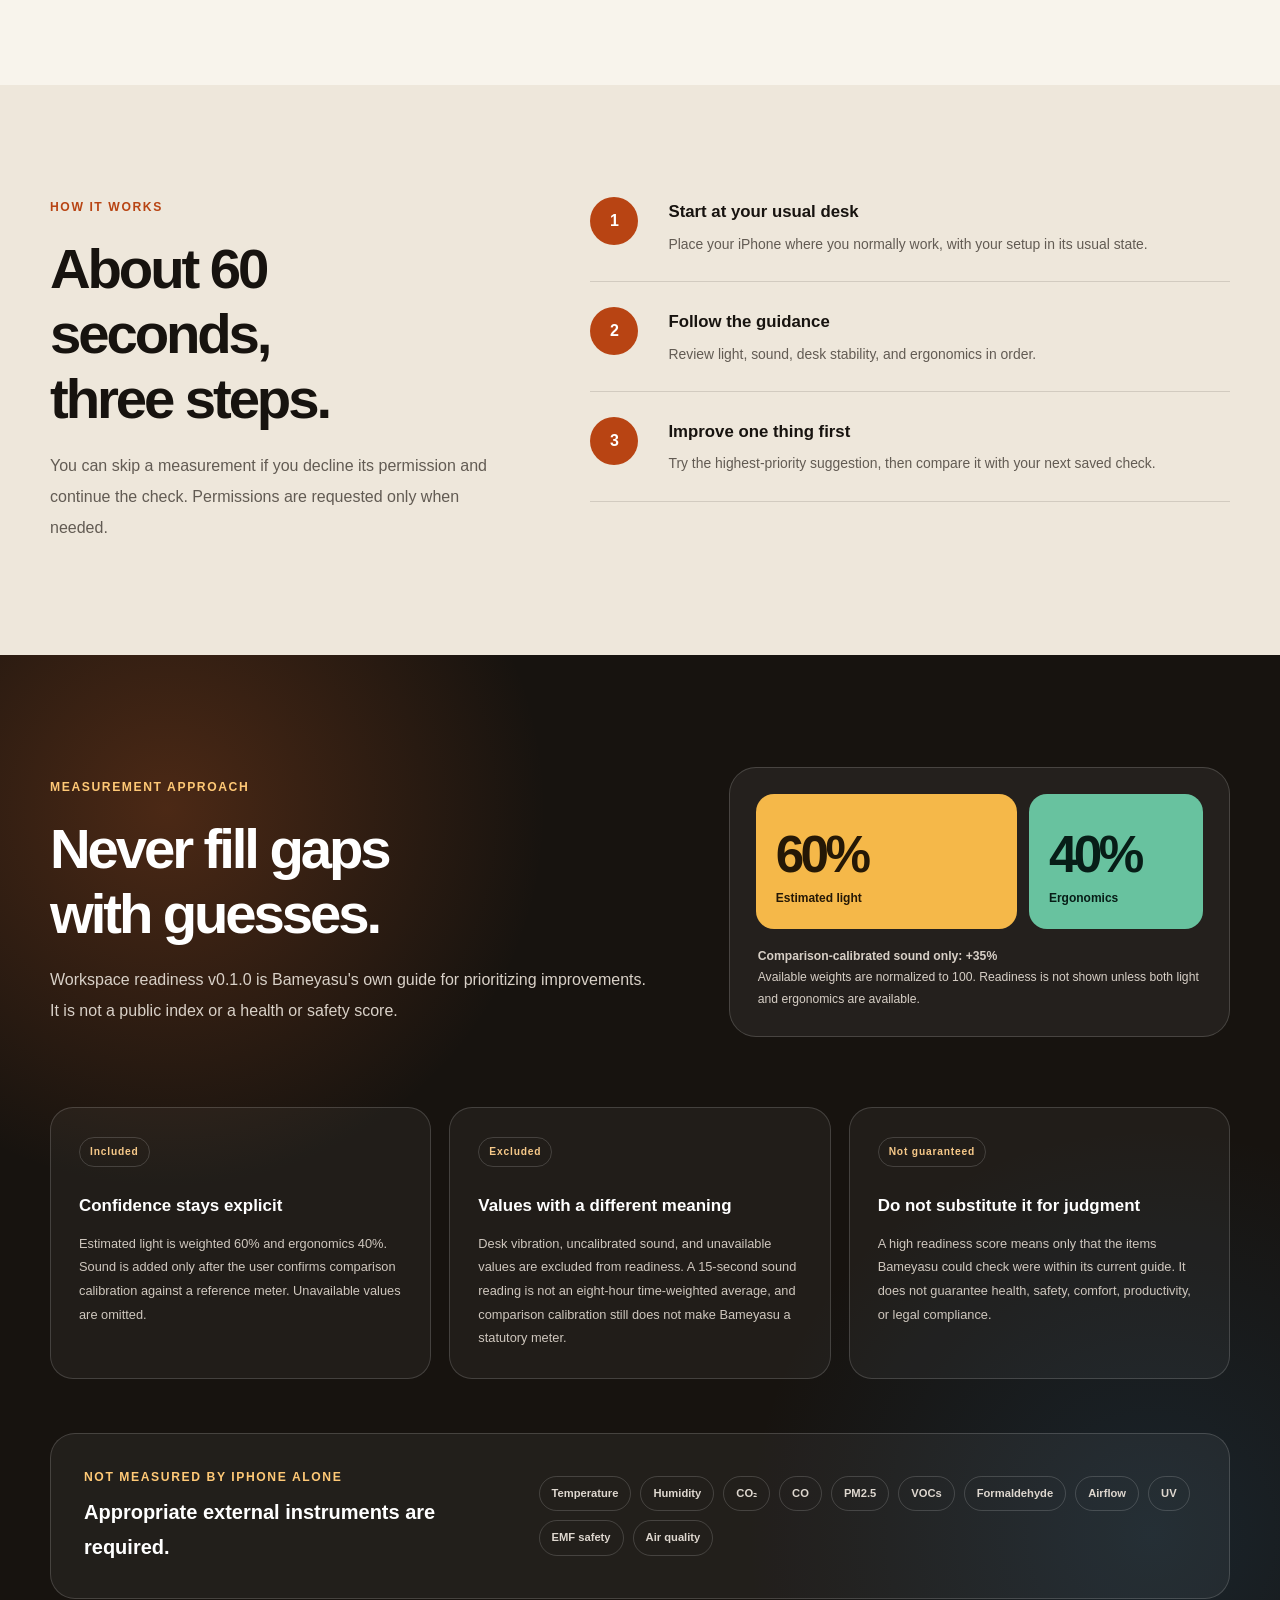
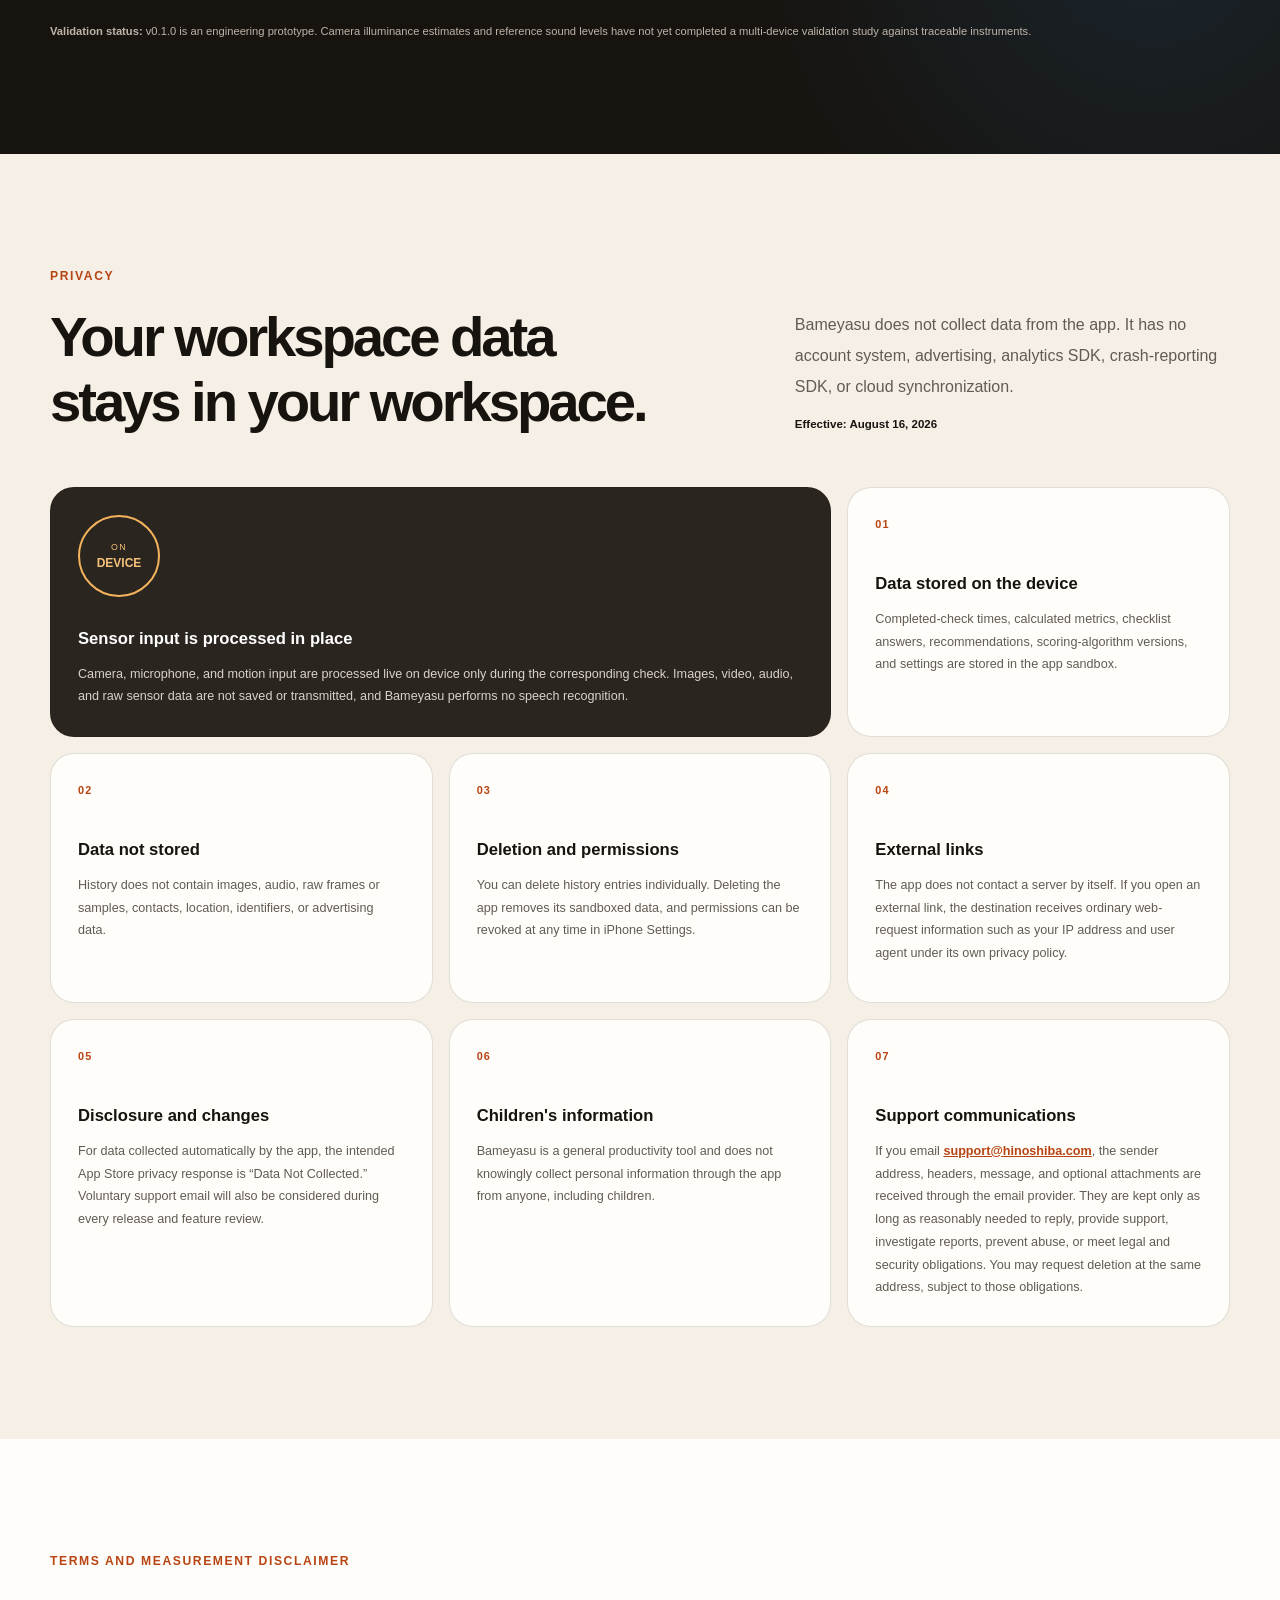
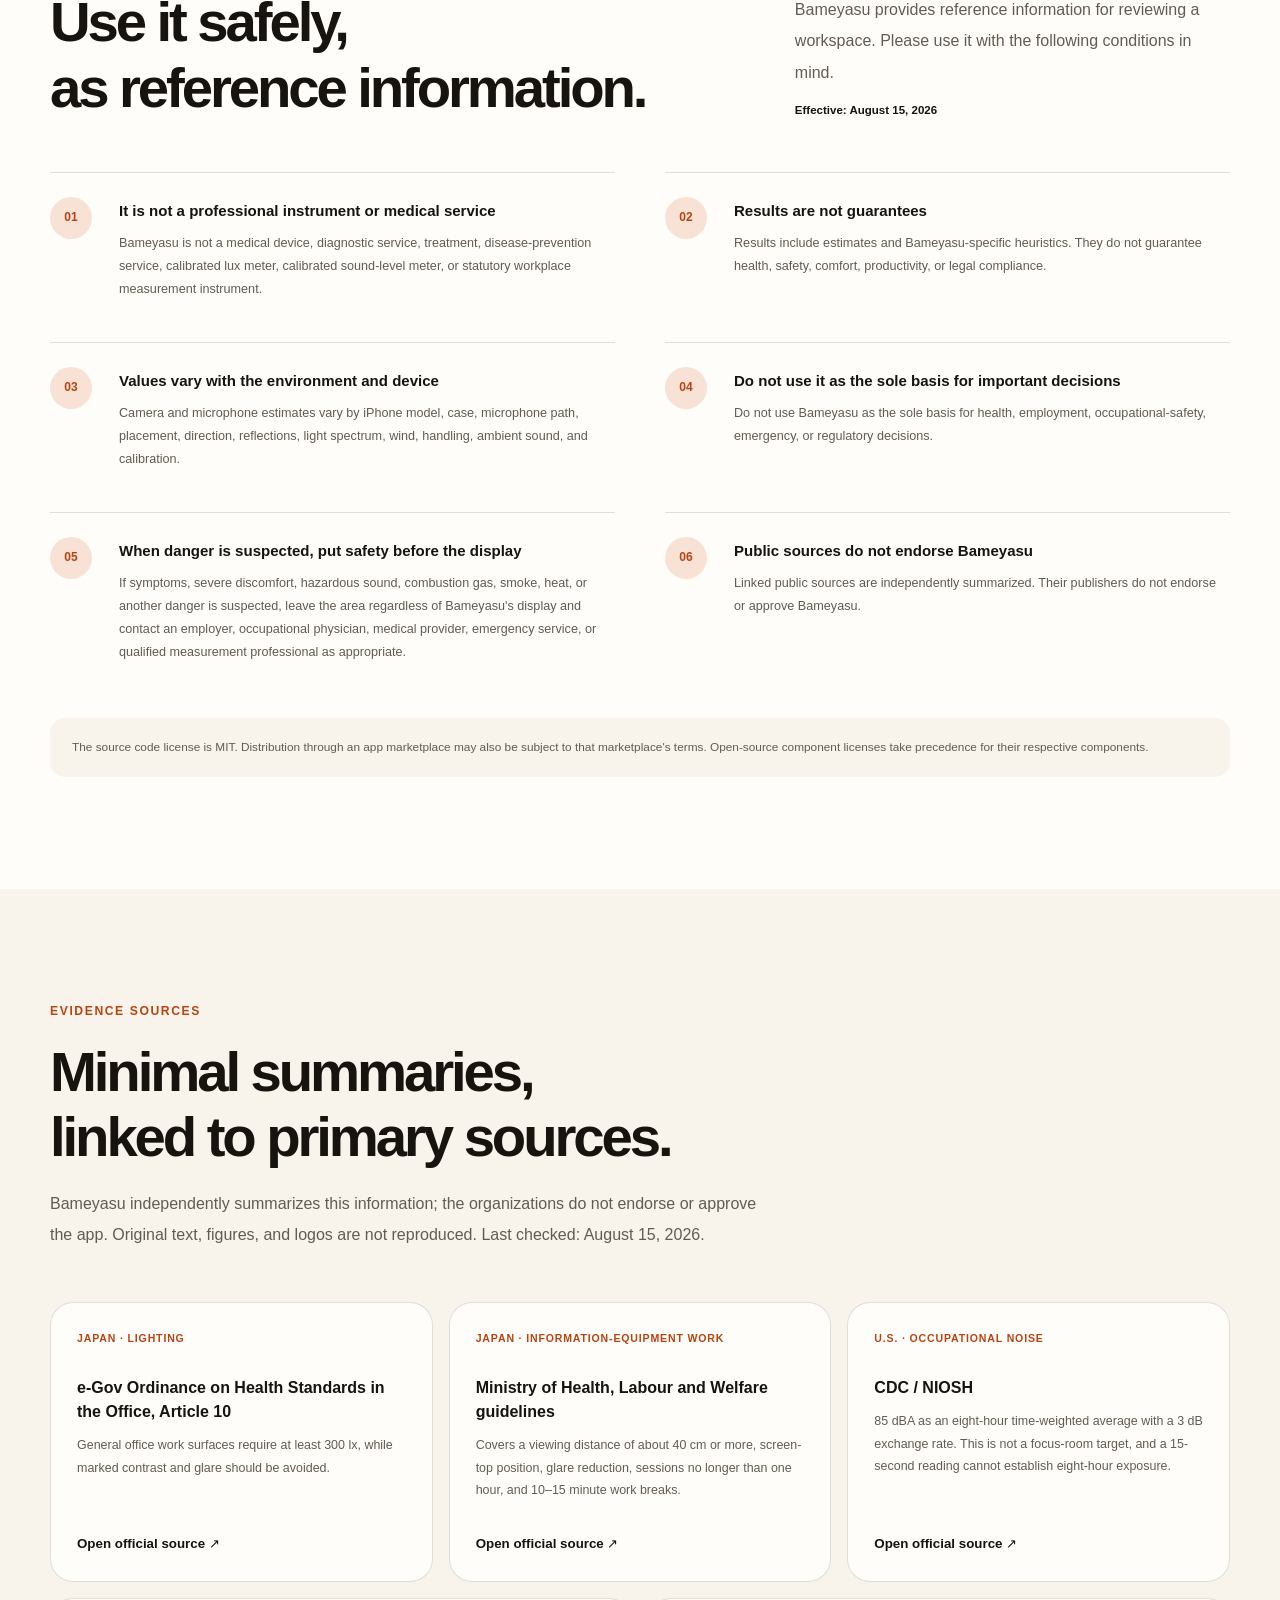
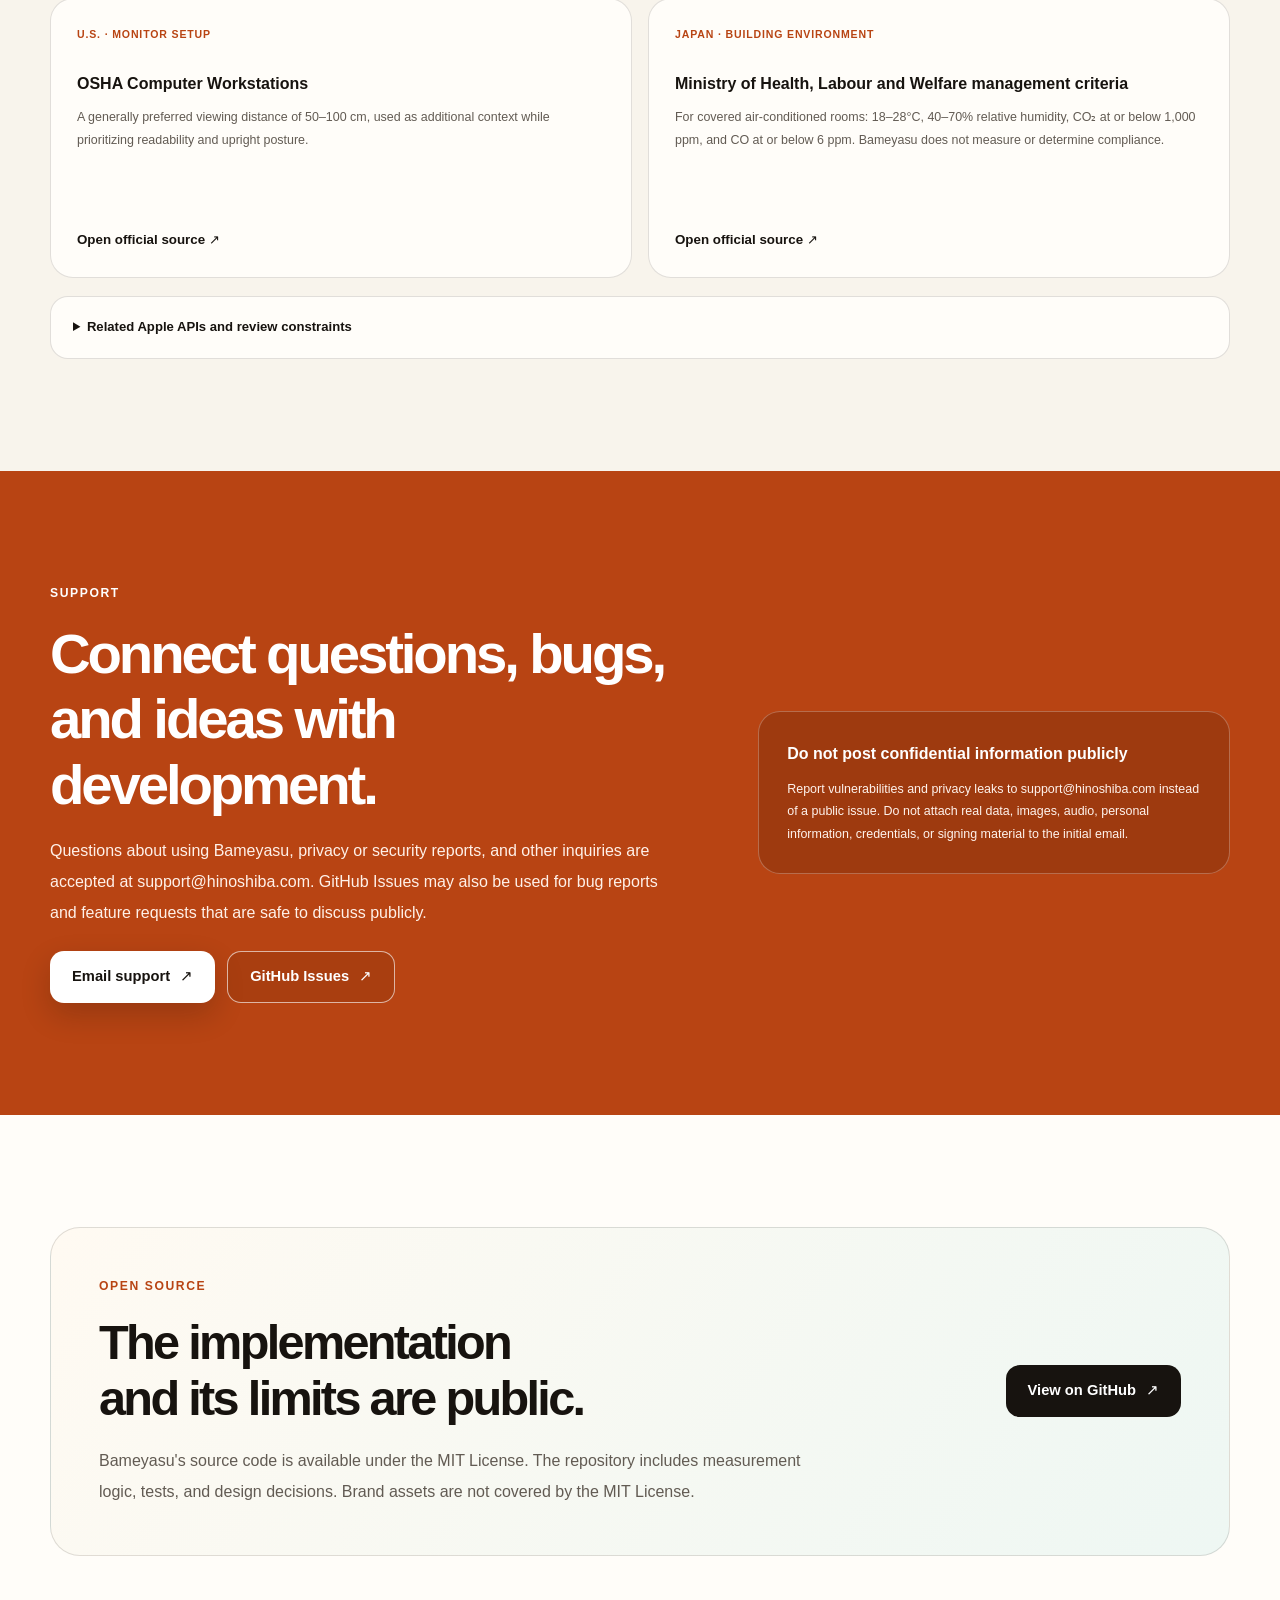
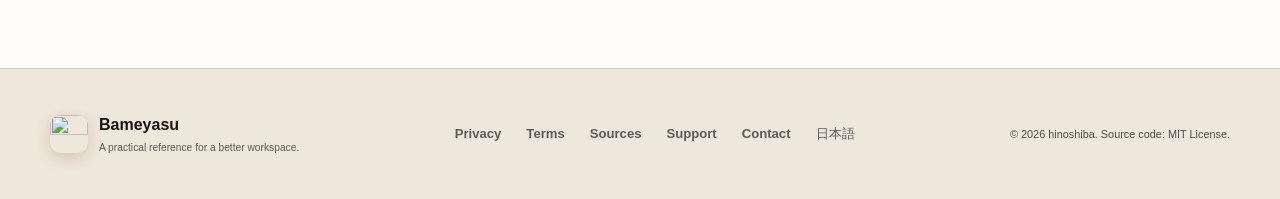
==== commit cb0201c9: "Standardize support contact address" ====
--- a/site/en/index.html
+++ b/site/en/index.html
@@ -226,7 +226,7 @@
               <p class="kicker">Privacy</p>
               <h2>Your workspace data<br>stays in your workspace.</h2>
             </div>
-            <div><p>Bameyasu does not collect data from the app. It has no account system, advertising, analytics SDK, crash-reporting SDK, or cloud synchronization.</p><p class="effective-date">Effective: August 15, 2026</p></div>
+            <div><p>Bameyasu does not collect data from the app. It has no account system, advertising, analytics SDK, crash-reporting SDK, or cloud synchronization.</p><p class="effective-date">Effective: August 16, 2026</p></div>
           </div>
 
           <div class="privacy-grid">
@@ -258,12 +258,17 @@
             <article class="privacy-card">
               <span class="privacy-number">05</span>
               <h3>Disclosure and changes</h3>
-              <p>The intended App Store privacy response for the current functionality is “Data Not Collected.” It will be reviewed for every release and feature addition, and the effective date will change when this policy changes.</p>
+              <p>For data collected automatically by the app, the intended App Store privacy response is “Data Not Collected.” Voluntary support email will also be considered during every release and feature review.</p>
             </article>
             <article class="privacy-card">
               <span class="privacy-number">06</span>
               <h3>Children's information</h3>
-              <p>Bameyasu is a general productivity tool and does not knowingly collect personal information from anyone, including children.</p>
+              <p>Bameyasu is a general productivity tool and does not knowingly collect personal information through the app from anyone, including children.</p>
+            </article>
+            <article class="privacy-card">
+              <span class="privacy-number">07</span>
+              <h3>Support communications</h3>
+              <p>If you email <a href="mailto:support@hinoshiba.com">support@hinoshiba.com</a>, the sender address, headers, message, and optional attachments are received through the email provider. They are kept only as long as reasonably needed to reply, provide support, investigate reports, prevent abuse, or meet legal and security obligations. You may request deletion at the same address, subject to those obligations.</p>
             </article>
           </div>
         </div>
@@ -335,12 +340,15 @@
           <div>
             <p class="kicker light">Support</p>
             <h2>Connect questions, bugs,<br>and ideas with development.</h2>
-            <p>Questions about using Bameyasu, bug reports, and feature requests are accepted through GitHub Issues. Please review existing issues before posting. A GitHub account is required.</p>
-            <a class="button light-button" href="https://github.com/hinoshiba/Bameyasu/issues/new">Open a new issue <span aria-hidden="true">↗</span></a>
+            <p>Questions about using Bameyasu, privacy or security reports, and other inquiries are accepted at support@hinoshiba.com. GitHub Issues may also be used for bug reports and feature requests that are safe to discuss publicly.</p>
+            <div class="support-actions">
+              <a class="button light-button" href="mailto:support@hinoshiba.com">Email support <span aria-hidden="true">↗</span></a>
+              <a class="button outline-light" href="https://github.com/hinoshiba/Bameyasu/issues/new">GitHub Issues <span aria-hidden="true">↗</span></a>
+            </div>
           </div>
           <aside>
             <strong>Do not post confidential information publicly</strong>
-            <p>Do not post vulnerability or privacy-leak details, real data, images, audio, or credentials to a public issue. A confidential reporting channel is being prepared. Do not share sensitive information until that channel is published.</p>
+            <p>Report vulnerabilities and privacy leaks to support@hinoshiba.com instead of a public issue. Do not attach real data, images, audio, personal information, credentials, or signing material to the initial email.</p>
           </aside>
         </div>
       </section>
@@ -368,6 +376,7 @@
           <a href="#terms">Terms</a>
           <a href="#sources">Sources</a>
           <a href="#support">Support</a>
+          <a href="mailto:support@hinoshiba.com">Contact</a>
           <a href="../" lang="ja" hreflang="ja">日本語</a>
         </nav>
         <p class="copyright">© 2026 hinoshiba. Source code: MIT License.</p>
--- a/site/styles.css
+++ b/site/styles.css
@@ -744,6 +744,7 @@
 
 .privacy-card h3 { margin-bottom: 10px; font-size: 1.04rem; }
 .privacy-card p { margin: 0; color: var(--muted); font-size: 0.79rem; line-height: 1.8; }
+.privacy-card a { color: var(--ember-dark); font-weight: 800; }
 .privacy-lead-card p { color: #d9d2ca; }
 
 .terms-section { background: var(--card); }
@@ -871,7 +872,20 @@
 
 .support-card > div > p:not(.kicker) { color: #fff1e9; }
 .support-card .kicker.light { color: #fff; }
-.support-card .button { margin-top: 12px; }
+.support-actions {
+  display: flex;
+  flex-wrap: wrap;
+  gap: 12px;
+  margin-top: 22px;
+}
+
+.support-card .button { margin-top: 0; }
+.button.outline-light {
+  border: 1px solid rgba(255, 255, 255, 0.62);
+  color: #fff;
+  background: rgba(71, 24, 6, 0.12);
+}
+.button.outline-light:hover { background: rgba(71, 24, 6, 0.25); }
 .support-section a:focus-visible { outline-color: #fff; }
 
 .support-card aside {
@@ -1006,6 +1020,7 @@
   .source-card { min-height: 0; }
   .api-sources > div { flex-direction: column; }
   .support-card { gap: 35px; }
+  .support-actions .button { width: 100%; }
   .open-source-card { padding: 28px; }
   footer nav { gap: 14px 20px; }
 }
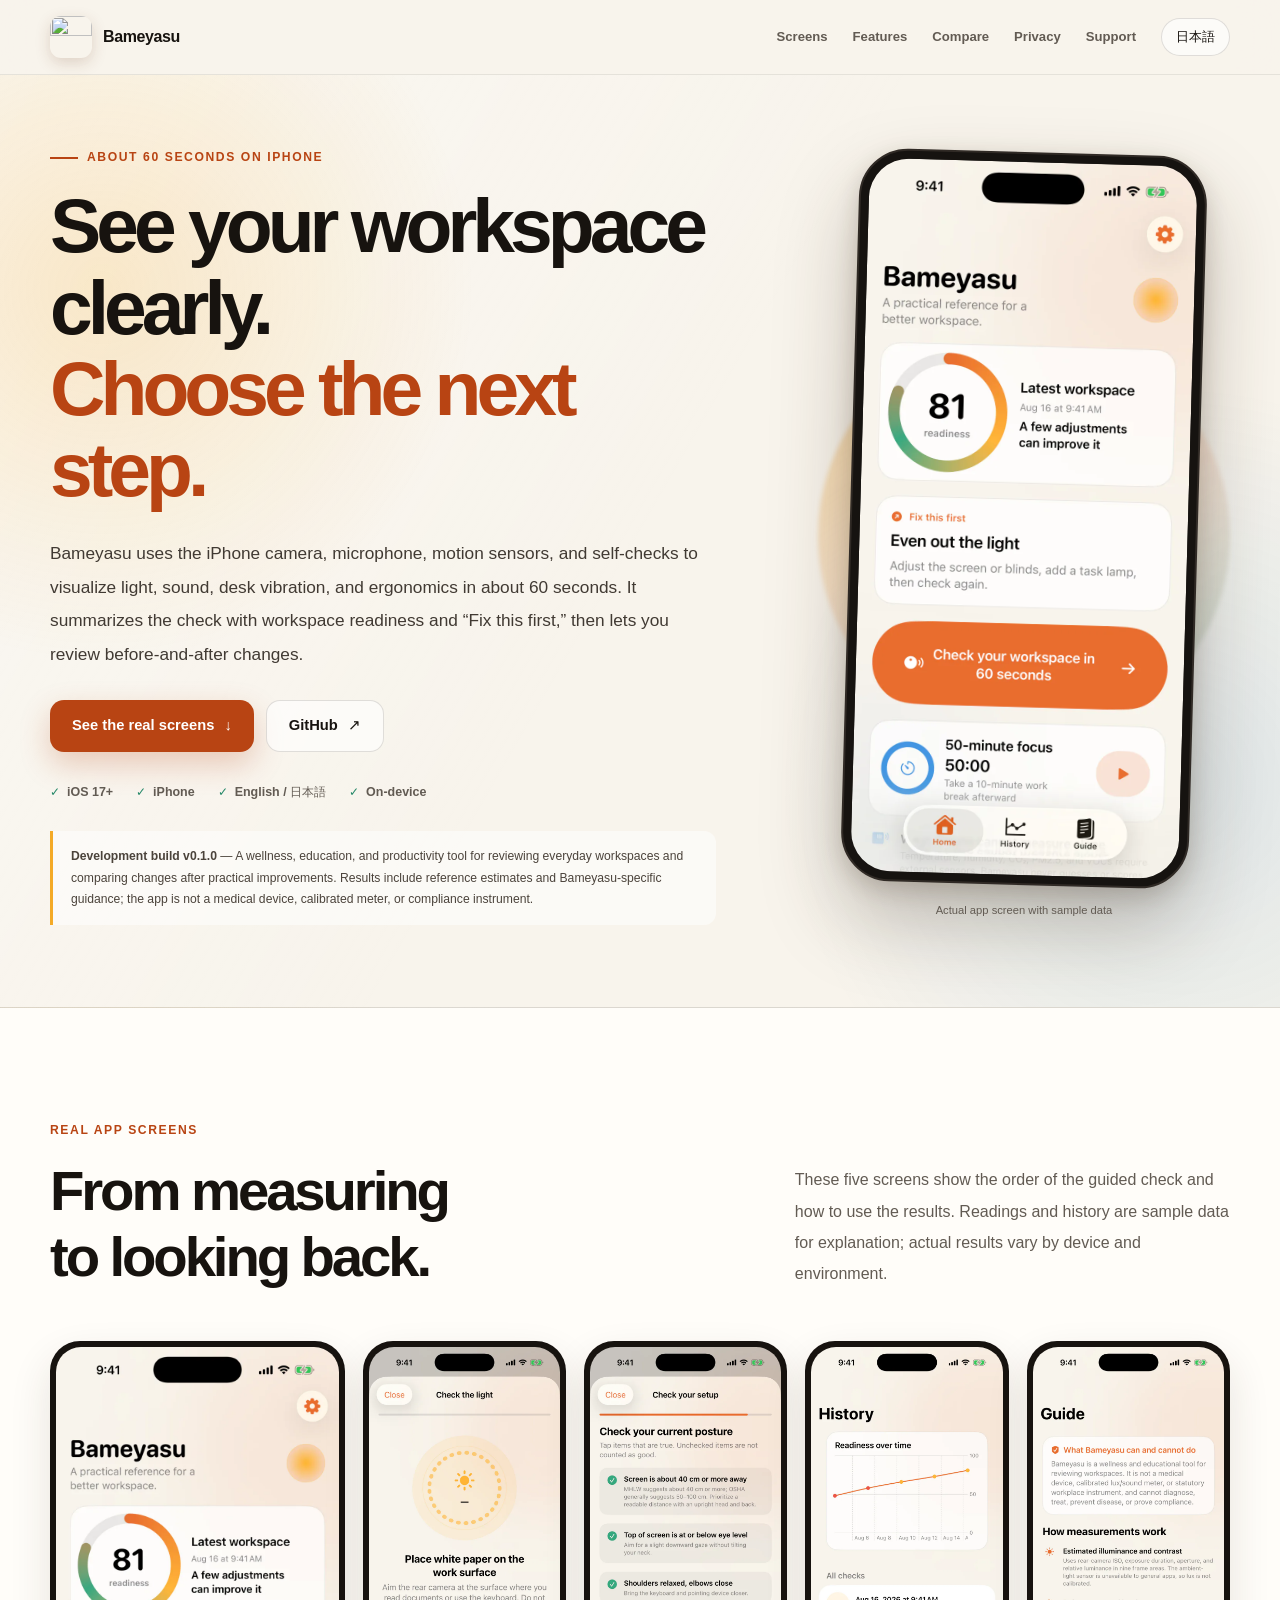
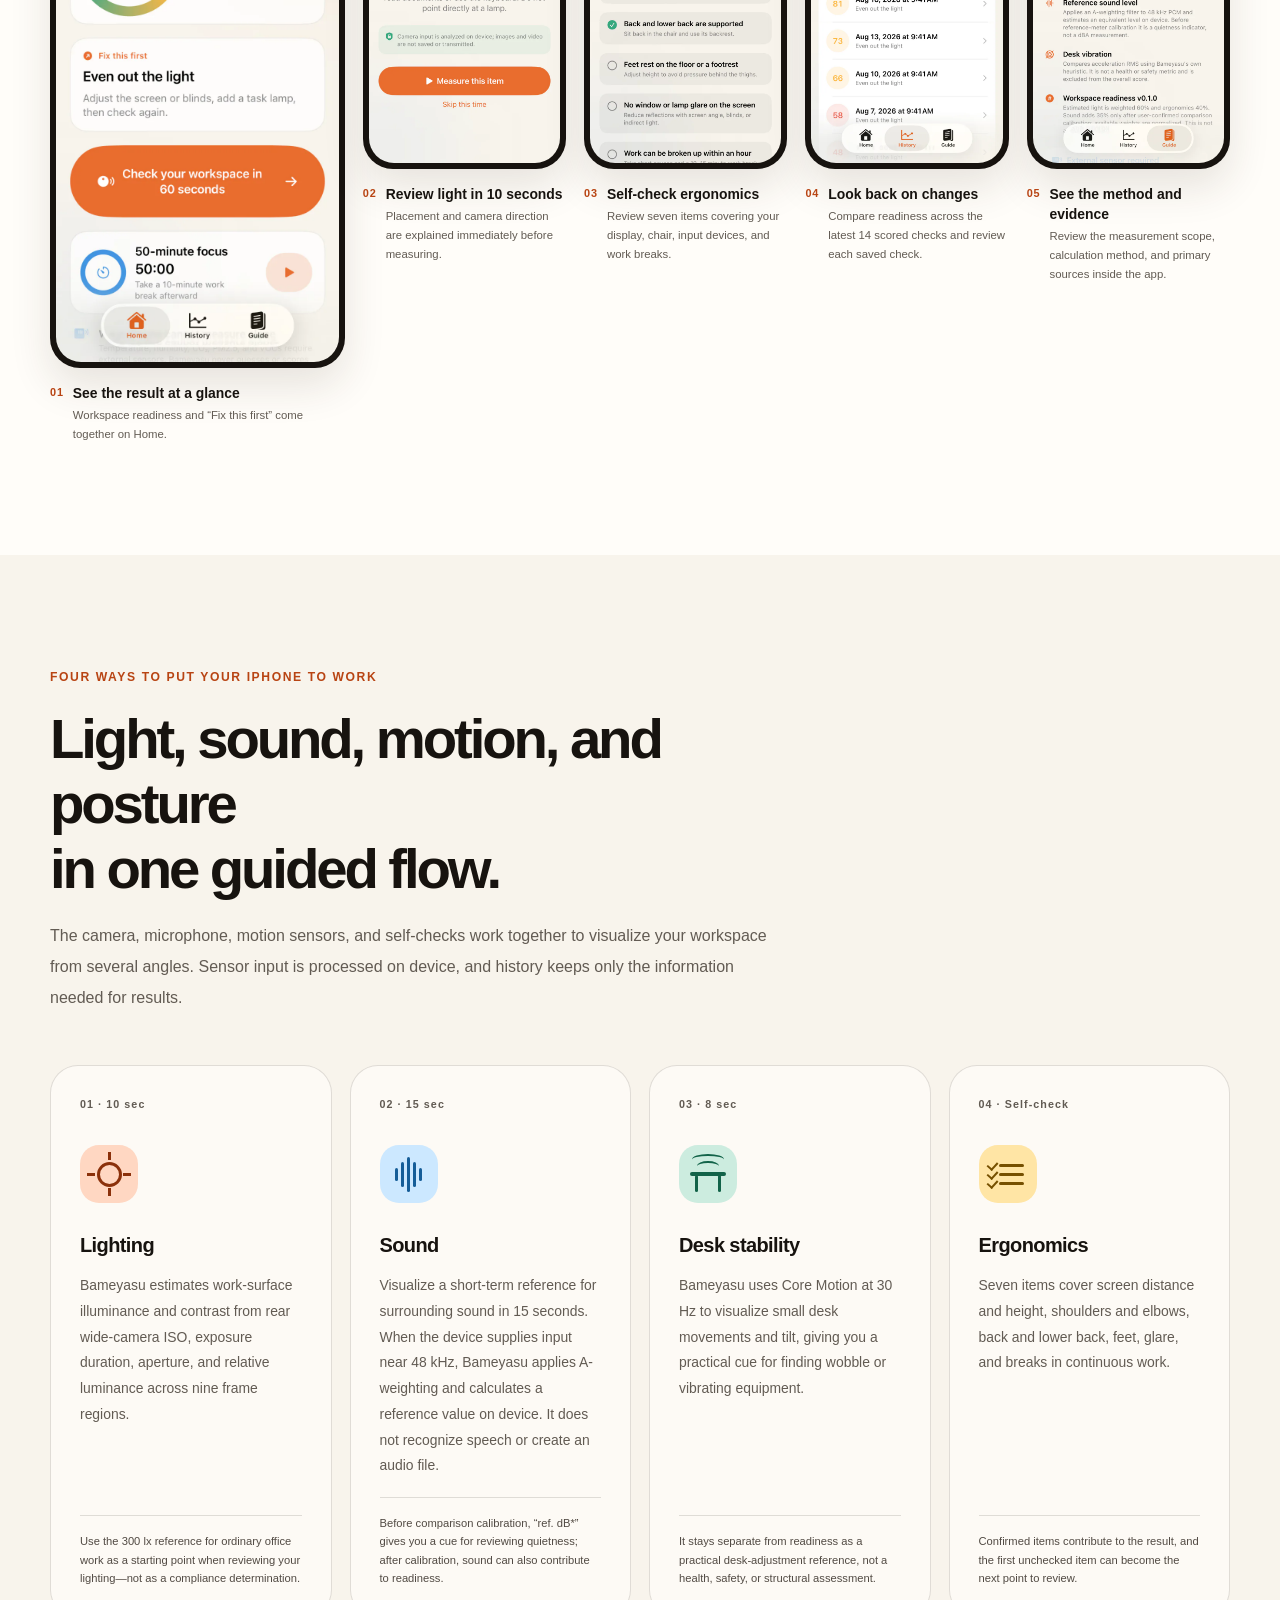
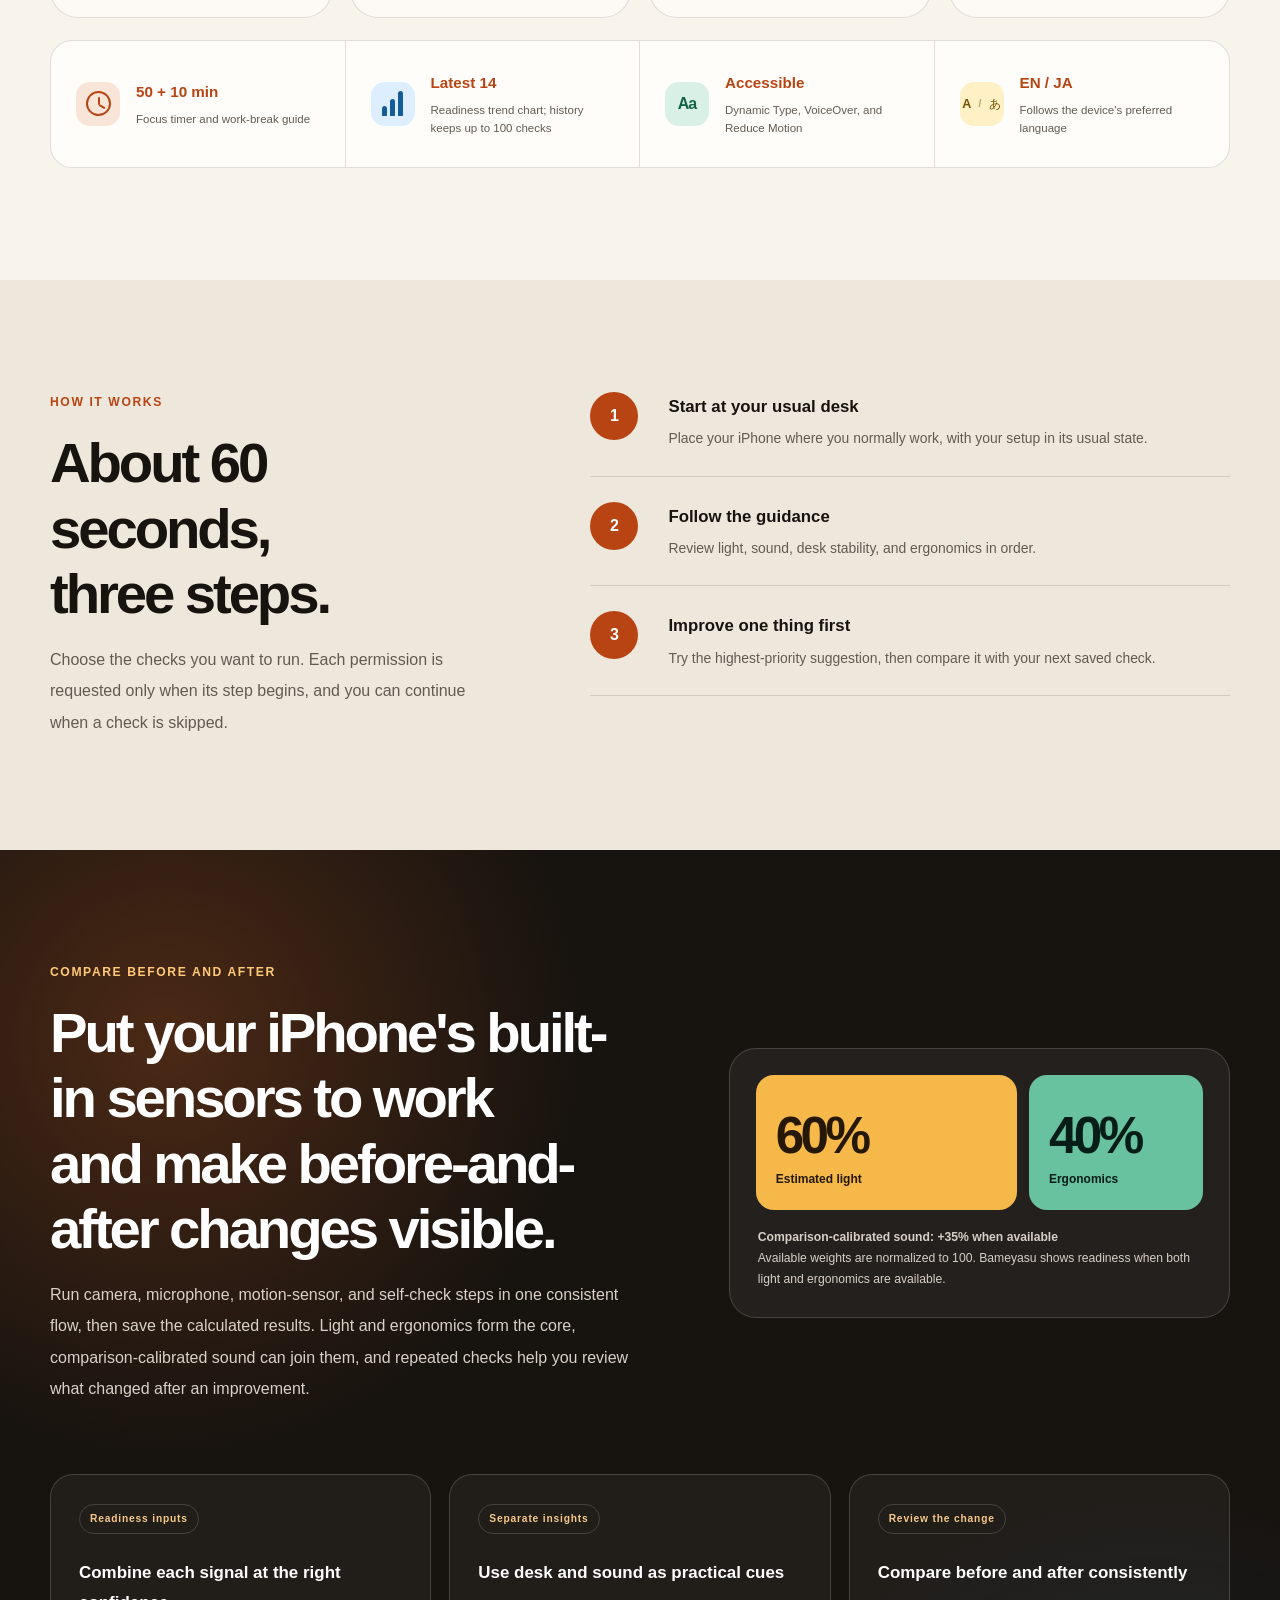
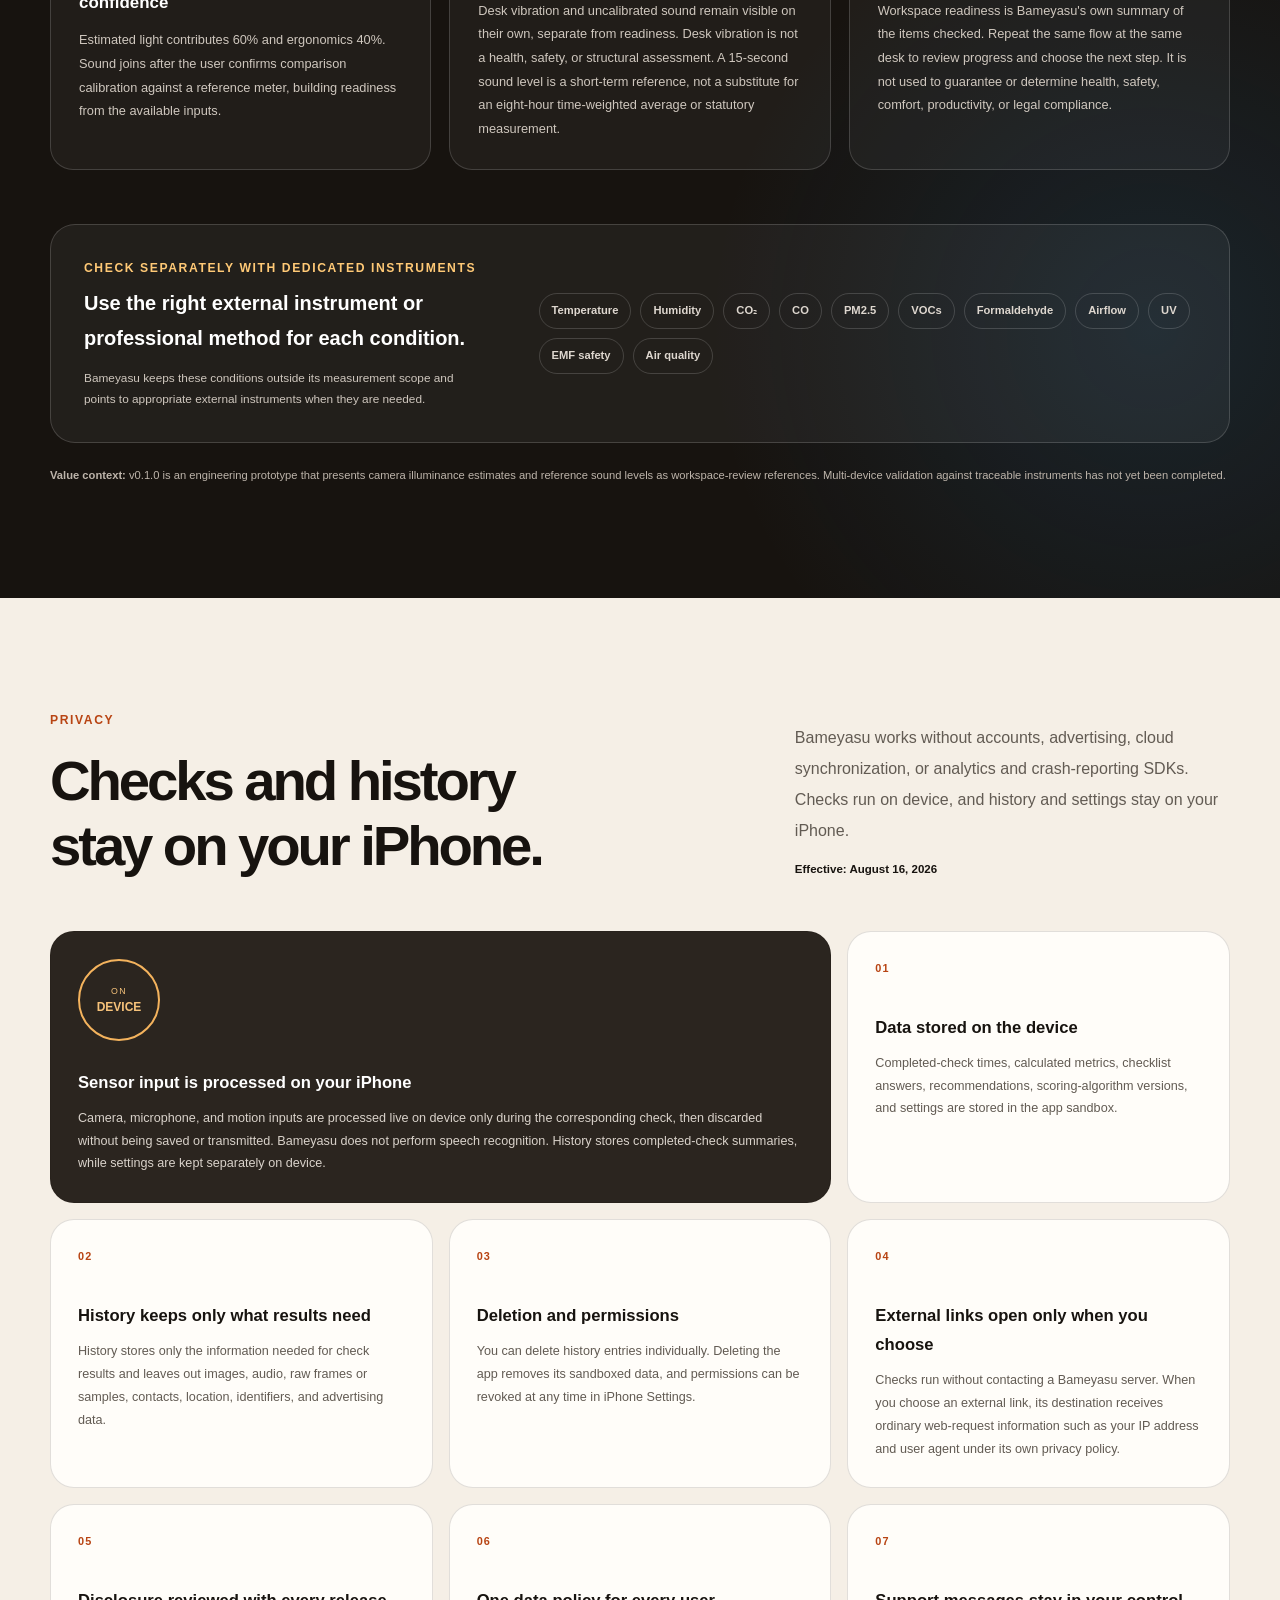
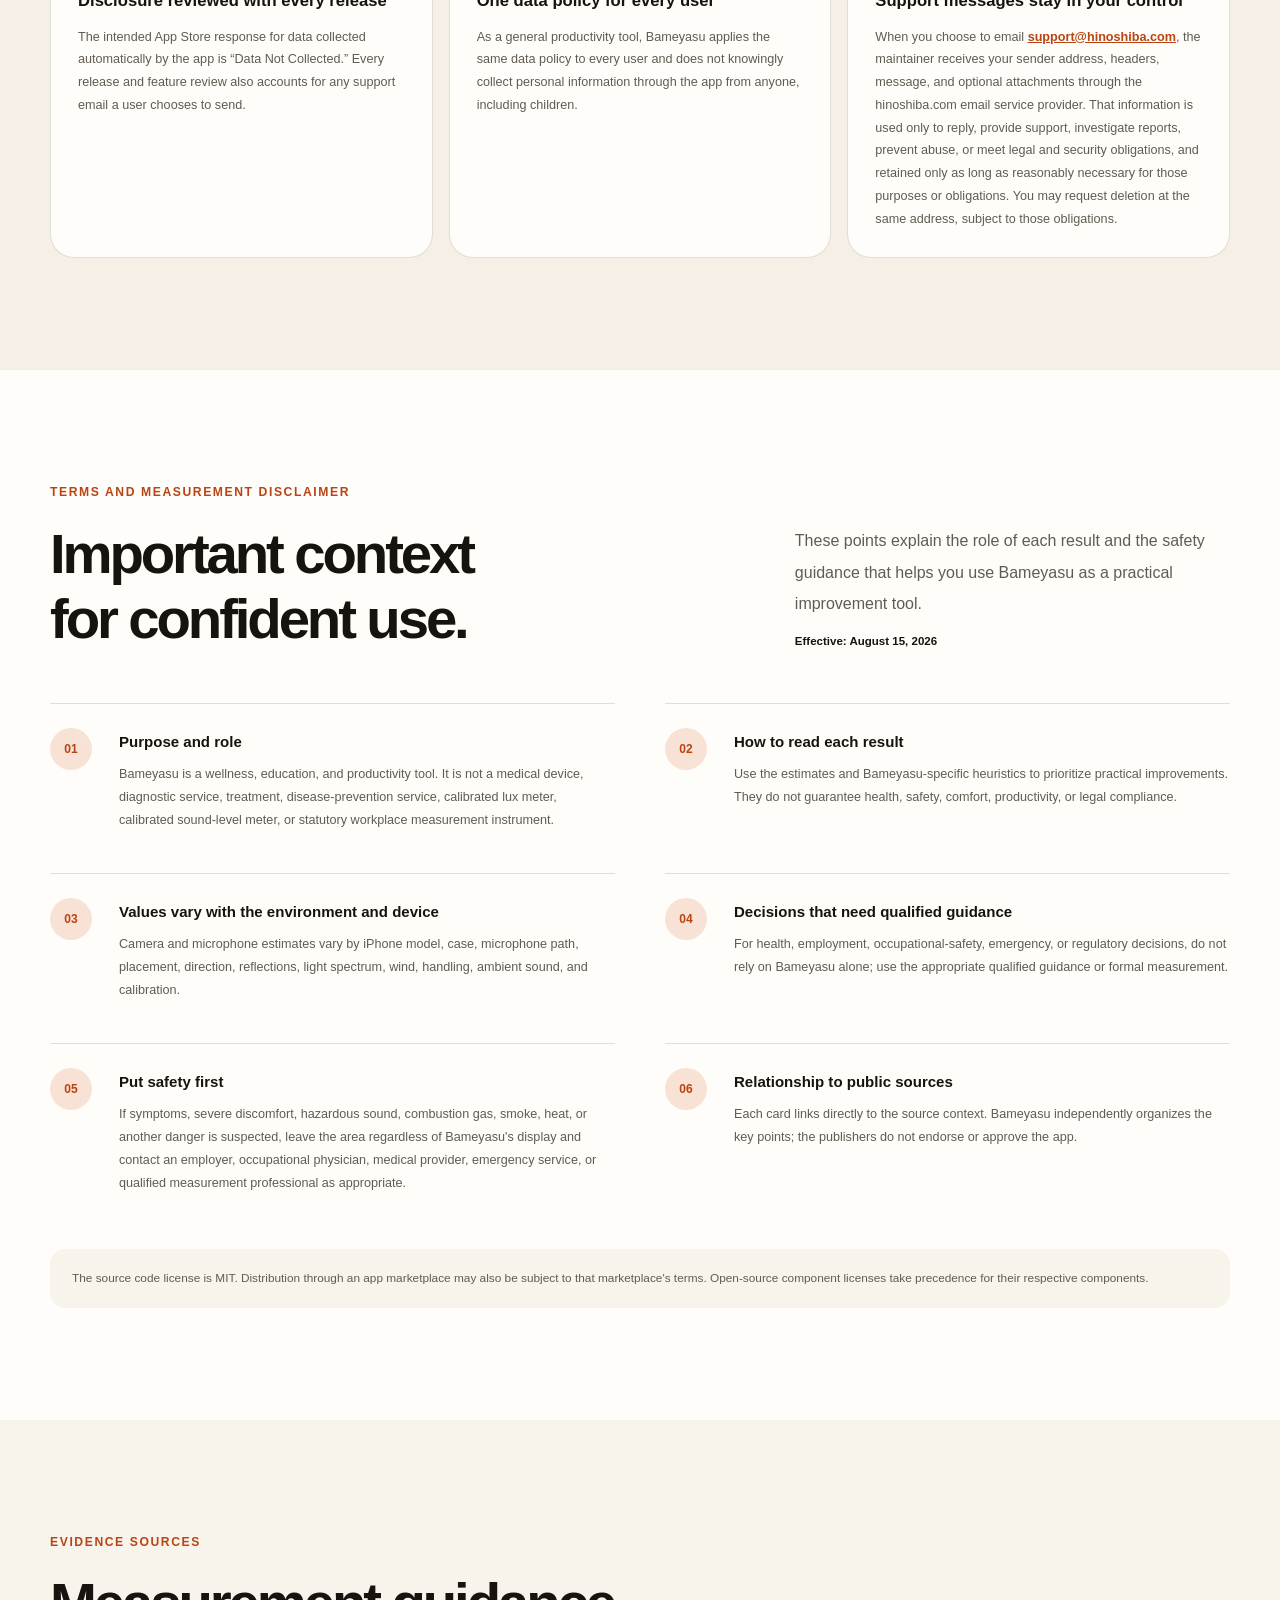
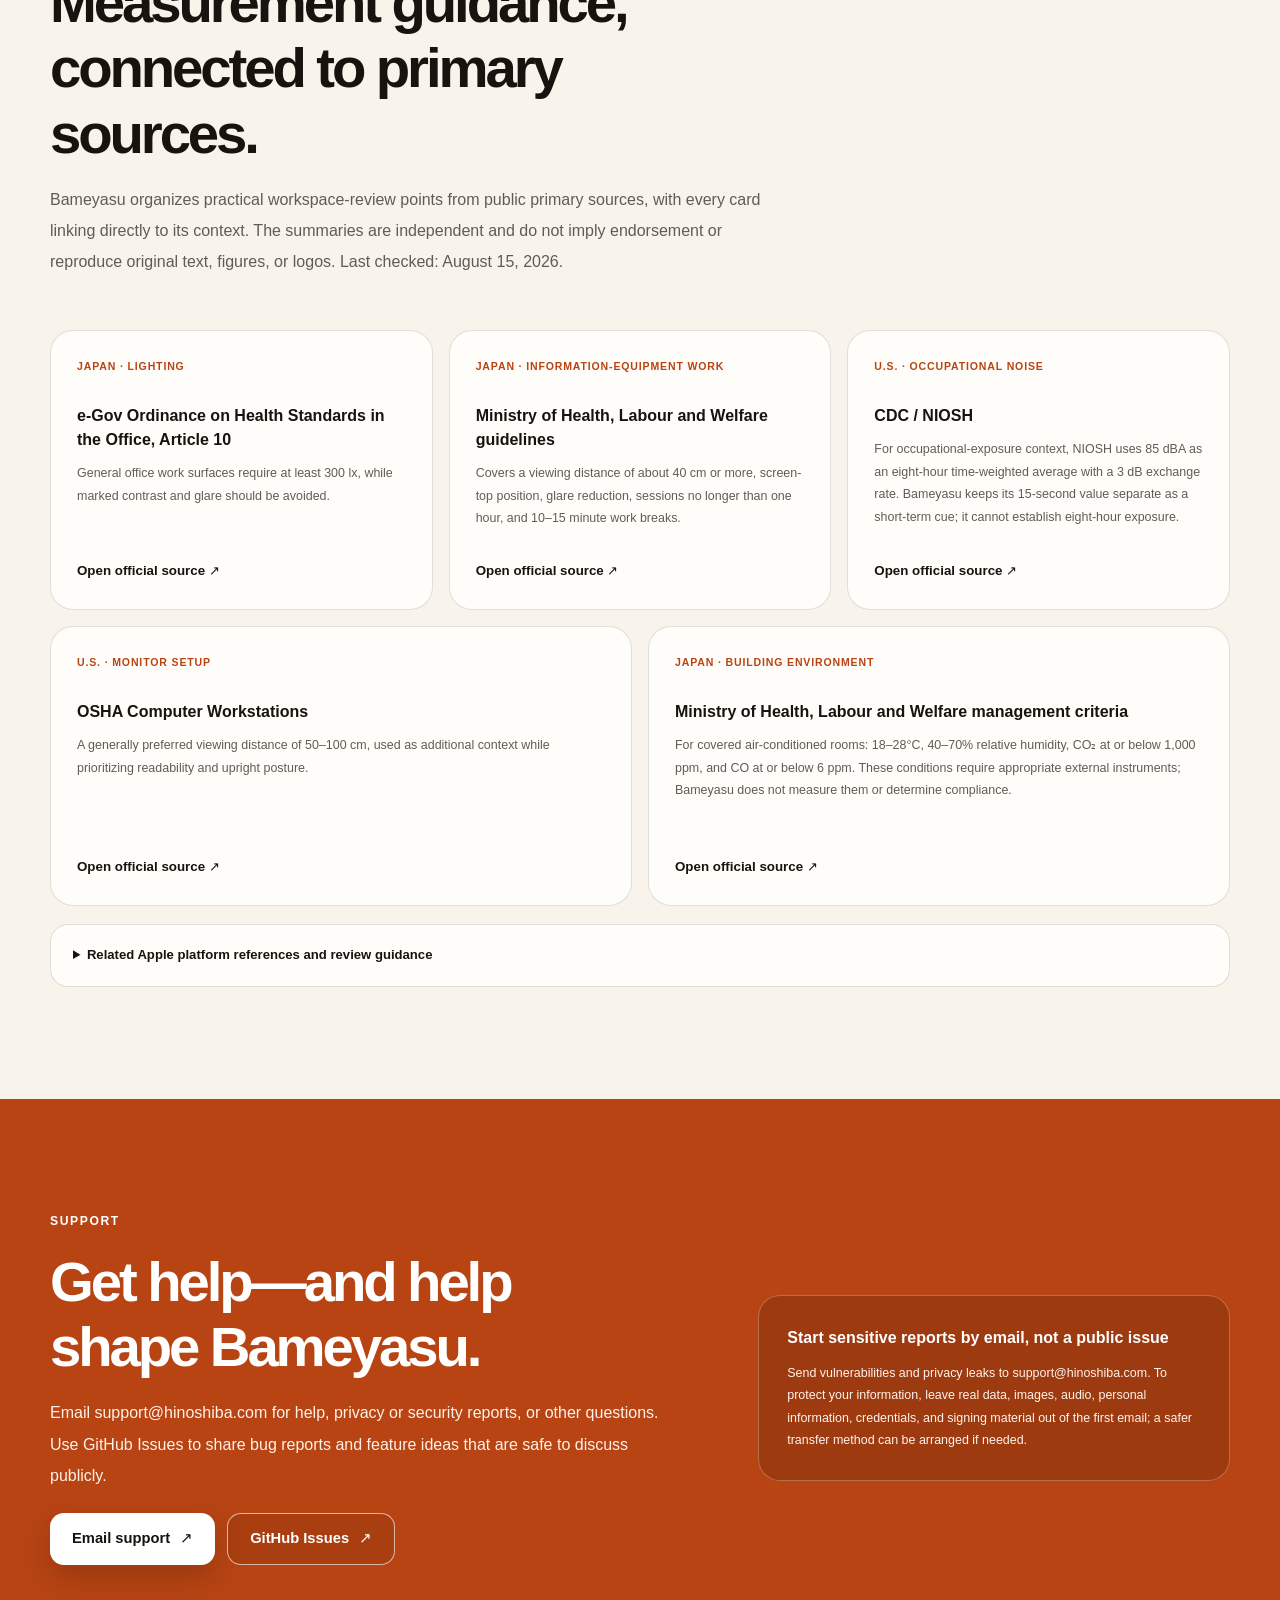
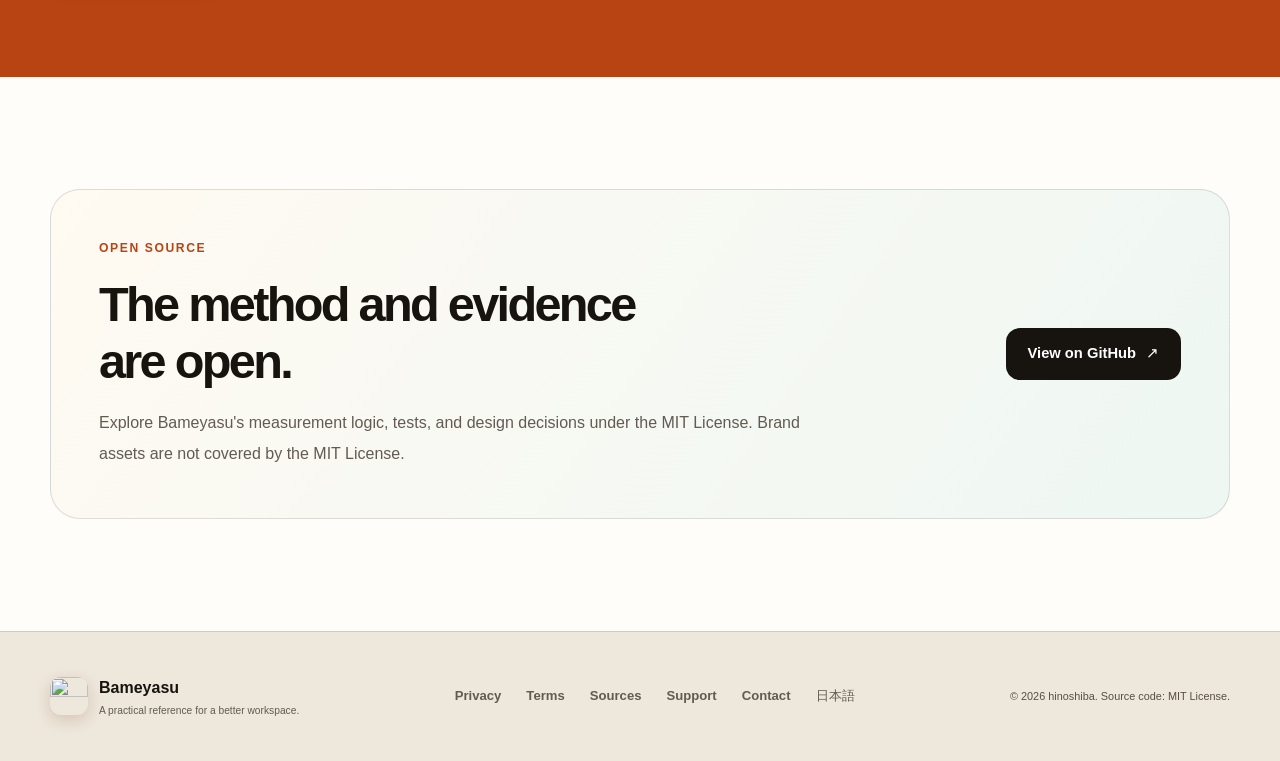
==== commit 85d44824: "Emphasize workspace progress and visual cues" ====
--- a/site/en/index.html
+++ b/site/en/index.html
@@ -4,11 +4,11 @@
     <meta charset="utf-8">
     <meta name="viewport" content="width=device-width, initial-scale=1">
     <meta name="theme-color" content="#f8f4ec">
-    <meta name="description" content="Bameyasu is an on-device workspace check app that uses an iPhone to review light, sound, desk vibration, and ergonomics in about 60 seconds, then suggests one thing to fix first.">
+    <meta name="description" content="Bameyasu uses the iPhone camera, microphone, motion sensors, and self-checks to visualize a workspace in about 60 seconds and track before-and-after changes.">
     <meta property="og:type" content="website">
     <meta property="og:site_name" content="Bameyasu">
     <meta property="og:title" content="Bameyasu — A practical reference for a better workspace.">
-    <meta property="og:description" content="See the real app screens, features, measurement methodology, privacy, terms, and support—all on one page.">
+    <meta property="og:description" content="Visualize your workspace in about 60 seconds. See real screens, four checks, improvement tracking, and on-device processing—all on one page.">
     <meta property="og:url" content="https://bameyasu.hinoshiba.com/en/">
     <meta property="og:image" content="https://bameyasu.hinoshiba.com/assets/app-icon.png">
     <meta property="og:image:width" content="1024">
@@ -36,7 +36,7 @@
         <nav class="main-nav" aria-label="Main navigation">
           <a href="#screens">Screens</a>
           <a href="#features">Features</a>
-          <a href="#method">Method</a>
+          <a href="#method">Compare</a>
           <a href="#privacy">Privacy</a>
           <a href="#support">Support</a>
           <a class="language-link" href="../" lang="ja" hreflang="ja">日本語</a>
@@ -49,19 +49,19 @@
         <div class="shell hero-grid">
           <div class="hero-copy">
             <p class="eyebrow"><span aria-hidden="true"></span> About 60 seconds on iPhone</p>
-            <h1>Measure your workspace.<br><em>Improve one thing first.</em></h1>
-            <p class="lead">Bameyasu is an on-device SwiftUI app that uses your iPhone to review light, sound, desk vibration, and ergonomics, then suggests one practical action to try first.</p>
+            <h1>See your workspace clearly.<br><em>Choose the next step.</em></h1>
+            <p class="lead">Bameyasu uses the iPhone camera, microphone, motion sensors, and self-checks to visualize light, sound, desk vibration, and ergonomics in about 60 seconds. It summarizes the check with workspace readiness and “Fix this first,” then lets you review before-and-after changes.</p>
             <div class="hero-actions">
               <a class="button primary" href="#screens">See the real screens <span aria-hidden="true">↓</span></a>
               <a class="button secondary" href="https://github.com/hinoshiba/Bameyasu">GitHub <span aria-hidden="true">↗</span></a>
             </div>
-            <ul class="quick-facts" aria-label="Compatibility">
+            <ul class="quick-facts" role="list" aria-label="Compatibility">
               <li>iOS 17+</li>
               <li>iPhone</li>
               <li>English / 日本語</li>
               <li>On-device</li>
             </ul>
-            <p class="prototype-note"><strong>Development build v0.1.0</strong> — An engineering prototype for wellness, education, and productivity. It is not a medical device, calibrated lux or sound-level meter, or statutory workplace measurement instrument.</p>
+            <p class="prototype-note"><strong>Development build v0.1.0</strong> — A wellness, education, and productivity tool for reviewing everyday workspaces and comparing changes after practical improvements. Results include reference estimates and Bameyasu-specific guidance; the app is not a medical device, calibrated meter, or compliance instrument.</p>
           </div>
 
           <figure class="hero-device">
@@ -103,7 +103,7 @@
             </figure>
             <figure class="screen-card">
               <div class="screen-image"><img src="../assets/screenshots/en-guide.webp" width="736" height="1600" alt="Guide screen explaining measurement methods, the workspace readiness calculation, and items that require external sensors." loading="lazy"></div>
-              <figcaption><span>05</span><div><strong>Understand the limits</strong><p>See what Bameyasu can measure, what it cannot, how it calculates results, and the supporting evidence.</p></div></figcaption>
+              <figcaption><span>05</span><div><strong>See the method and evidence</strong><p>Review the measurement scope, calculation method, and primary sources inside the app.</p></div></figcaption>
             </figure>
           </div>
         </div>
@@ -112,48 +112,48 @@
       <section class="section features-section" id="features">
         <div class="shell">
           <div class="section-heading">
-            <p class="kicker">Four perspectives</p>
-            <h2>Review your usual desk,<br>one step at a time.</h2>
-            <p>Sensor readings and self-checks are kept distinct, and the confidence of each is made clear. Images, audio, and raw sensor data are not saved.</p>
+            <p class="kicker">Four ways to put your iPhone to work</p>
+            <h2>Light, sound, motion, and posture<br>in one guided flow.</h2>
+            <p>The camera, microphone, motion sensors, and self-checks work together to visualize your workspace from several angles. Sensor input is processed on device, and history keeps only the information needed for results.</p>
           </div>
 
           <div class="feature-grid">
             <article class="feature-card orange">
               <span class="feature-number">01 · 10 sec</span>
-              <div class="feature-icon" aria-hidden="true">☀</div>
+              <div class="feature-icon icon-light" aria-hidden="true"></div>
               <h3>Lighting</h3>
               <p>Bameyasu estimates work-surface illuminance and contrast from rear wide-camera ISO, exposure duration, aperture, and relative luminance across nine frame regions.</p>
-              <small>300 lx is a reference for ordinary office work, not a compliance measurement.</small>
+              <small>Use the 300 lx reference for ordinary office work as a starting point when reviewing your lighting—not as a compliance determination.</small>
             </article>
             <article class="feature-card blue">
               <span class="feature-number">02 · 15 sec</span>
               <div class="feature-icon waveform" aria-hidden="true"><i></i><i></i><i></i><i></i><i></i></div>
               <h3>Sound</h3>
-              <p>Bameyasu prefers 48 kHz input and applies A-weighting when the actual input is near 48 kHz, then estimates an equivalent level on device. It performs no speech recognition and creates no audio file.</p>
-              <small>Before comparison calibration it is shown as “ref. dB*” and excluded from readiness.</small>
+              <p>Visualize a short-term reference for surrounding sound in 15 seconds. When the device supplies input near 48 kHz, Bameyasu applies A-weighting and calculates a reference value on device. It does not recognize speech or create an audio file.</p>
+              <small>Before comparison calibration, “ref. dB*” gives you a cue for reviewing quietness; after calibration, sound can also contribute to readiness.</small>
             </article>
             <article class="feature-card green">
               <span class="feature-number">03 · 8 sec</span>
-              <div class="feature-icon" aria-hidden="true">◎</div>
+              <div class="feature-icon icon-desk" aria-hidden="true"><i></i></div>
               <h3>Desk stability</h3>
-              <p>Bameyasu uses Core Motion at 30 Hz to review acceleration RMS and tilt against its own guide, helping you notice a wobbly desk or vibrating equipment.</p>
-              <small>This is not a health, safety, or structural assessment and is excluded from readiness.</small>
+              <p>Bameyasu uses Core Motion at 30 Hz to visualize small desk movements and tilt, giving you a practical cue for finding wobble or vibrating equipment.</p>
+              <small>It stays separate from readiness as a practical desk-adjustment reference, not a health, safety, or structural assessment.</small>
             </article>
             <article class="feature-card yellow">
               <span class="feature-number">04 · Self-check</span>
-              <div class="feature-icon" aria-hidden="true">⌁</div>
+              <div class="feature-icon icon-checklist" aria-hidden="true"><i></i><i></i><i></i></div>
               <h3>Ergonomics</h3>
               <p>Seven items cover screen distance and height, shoulders and elbows, back and lower back, feet, glare, and breaks in continuous work.</p>
-              <small>An unchecked item means “not confirmed,” not necessarily “bad.”</small>
-            </article>
-          </div>
-
-          <div class="capability-strip">
-            <div><strong>50 + 10 min</strong><span>Focus timer and work-break guide</span></div>
-            <div><strong>Latest 14</strong><span>Readiness trend chart; history keeps up to 100 checks</span></div>
-            <div><strong>Accessible</strong><span>Dynamic Type, VoiceOver, and Reduce Motion</span></div>
-            <div><strong>EN / JA</strong><span>Follows the device's preferred language</span></div>
-          </div>
+              <small>Confirmed items contribute to the result, and the first unchecked item can become the next point to review.</small>
+            </article>
+          </div>
+
+          <ul class="capability-strip" role="list" aria-label="Features for continued use">
+            <li><span class="capability-icon icon-clock" aria-hidden="true"><i></i></span><div><strong>50 + 10 min</strong><span>Focus timer and work-break guide</span></div></li>
+            <li><span class="capability-icon icon-history" aria-hidden="true"><i></i><i></i><i></i></span><div><strong>Latest 14</strong><span>Readiness trend chart; history keeps up to 100 checks</span></div></li>
+            <li><span class="capability-icon icon-access" aria-hidden="true">Aa</span><div><strong>Accessible</strong><span>Dynamic Type, VoiceOver, and Reduce Motion</span></div></li>
+            <li><span class="capability-icon icon-language" aria-hidden="true">A<span>/</span>あ</span><div><strong>EN / JA</strong><span>Follows the device's preferred language</span></div></li>
+          </ul>
         </div>
       </section>
 
@@ -162,9 +162,9 @@
           <div class="section-heading compact">
             <p class="kicker">How it works</p>
             <h2>About 60 seconds,<br>three steps.</h2>
-            <p>You can skip a measurement if you decline its permission and continue the check. Permissions are requested only when needed.</p>
-          </div>
-          <ol class="steps">
+            <p>Choose the checks you want to run. Each permission is requested only when its step begins, and you can continue when a check is skipped.</p>
+          </div>
+          <ol class="steps" role="list">
             <li><span>1</span><div><h3>Start at your usual desk</h3><p>Place your iPhone where you normally work, with your setup in its usual state.</p></div></li>
             <li><span>2</span><div><h3>Follow the guidance</h3><p>Review light, sound, desk stability, and ergonomics in order.</p></div></li>
             <li><span>3</span><div><h3>Improve one thing first</h3><p>Try the highest-priority suggestion, then compare it with your next saved check.</p></div></li>
@@ -176,46 +176,47 @@
         <div class="shell">
           <div class="method-intro">
             <div class="section-heading compact">
-              <p class="kicker light">Measurement approach</p>
-              <h2>Never fill gaps<br>with guesses.</h2>
-              <p>Workspace readiness v0.1.0 is Bameyasu's own guide for prioritizing improvements. It is not a public index or a health or safety score.</p>
+              <p class="kicker light">Compare before and after</p>
+              <h2>Put your iPhone's built-in sensors to work<br>and make before-and-after changes visible.</h2>
+              <p>Run camera, microphone, motion-sensor, and self-check steps in one consistent flow, then save the calculated results. Light and ergonomics form the core, comparison-calibrated sound can join them, and repeated checks help you review what changed after an improvement.</p>
             </div>
             <div class="score-panel" role="group" aria-label="Workspace readiness weights">
               <div class="score-weight light-weight"><span>60%</span><strong>Estimated light</strong></div>
               <div class="score-weight ergo-weight"><span>40%</span><strong>Ergonomics</strong></div>
-              <p><strong>Comparison-calibrated sound only: +35%</strong><br>Available weights are normalized to 100. Readiness is not shown unless both light and ergonomics are available.</p>
+              <p><strong>Comparison-calibrated sound: +35% when available</strong><br>Available weights are normalized to 100. Bameyasu shows readiness when both light and ergonomics are available.</p>
             </div>
           </div>
 
           <div class="method-grid">
             <article>
-              <span class="method-label">Included</span>
-              <h3>Confidence stays explicit</h3>
-              <p>Estimated light is weighted 60% and ergonomics 40%. Sound is added only after the user confirms comparison calibration against a reference meter. Unavailable values are omitted.</p>
+              <span class="method-label">Readiness inputs</span>
+              <h3>Combine each signal at the right confidence</h3>
+              <p>Estimated light contributes 60% and ergonomics 40%. Sound joins after the user confirms comparison calibration against a reference meter, building readiness from the available inputs.</p>
             </article>
             <article>
-              <span class="method-label">Excluded</span>
-              <h3>Values with a different meaning</h3>
-              <p>Desk vibration, uncalibrated sound, and unavailable values are excluded from readiness. A 15-second sound reading is not an eight-hour time-weighted average, and comparison calibration still does not make Bameyasu a statutory meter.</p>
+              <span class="method-label">Separate insights</span>
+              <h3>Use desk and sound as practical cues</h3>
+              <p>Desk vibration and uncalibrated sound remain visible on their own, separate from readiness. Desk vibration is not a health, safety, or structural assessment. A 15-second sound level is a short-term reference, not a substitute for an eight-hour time-weighted average or statutory measurement.</p>
             </article>
             <article>
-              <span class="method-label">Not guaranteed</span>
-              <h3>Do not substitute it for judgment</h3>
-              <p>A high readiness score means only that the items Bameyasu could check were within its current guide. It does not guarantee health, safety, comfort, productivity, or legal compliance.</p>
+              <span class="method-label">Review the change</span>
+              <h3>Compare before and after consistently</h3>
+              <p>Workspace readiness is Bameyasu's own summary of the items checked. Repeat the same flow at the same desk to review progress and choose the next step. It is not used to guarantee or determine health, safety, comfort, productivity, or legal compliance.</p>
             </article>
           </div>
 
           <div class="not-measured">
             <div>
-              <p class="kicker light">Not measured by iPhone alone</p>
-              <h3>Appropriate external instruments are required.</h3>
-            </div>
-            <ul aria-label="Items Bameyasu does not measure">
+              <p class="kicker light">Check separately with dedicated instruments</p>
+              <h3>Use the right external instrument or professional method for each condition.</h3>
+              <p class="not-measured-copy">Bameyasu keeps these conditions outside its measurement scope and points to appropriate external instruments when they are needed.</p>
+            </div>
+            <ul role="list" aria-label="Conditions to check with external instruments">
               <li>Temperature</li><li>Humidity</li><li>CO₂</li><li>CO</li><li>PM2.5</li><li>VOCs</li><li>Formaldehyde</li><li>Airflow</li><li>UV</li><li>EMF safety</li><li>Air quality</li>
             </ul>
           </div>
 
-          <p class="validation-note"><strong>Validation status:</strong> v0.1.0 is an engineering prototype. Camera illuminance estimates and reference sound levels have not yet completed a multi-device validation study against traceable instruments.</p>
+          <p class="validation-note"><strong>Value context:</strong> v0.1.0 is an engineering prototype that presents camera illuminance estimates and reference sound levels as workspace-review references. Multi-device validation against traceable instruments has not yet been completed.</p>
         </div>
       </section>
 
@@ -224,16 +225,16 @@
           <div class="section-heading split-heading">
             <div>
               <p class="kicker">Privacy</p>
-              <h2>Your workspace data<br>stays in your workspace.</h2>
-            </div>
-            <div><p>Bameyasu does not collect data from the app. It has no account system, advertising, analytics SDK, crash-reporting SDK, or cloud synchronization.</p><p class="effective-date">Effective: August 16, 2026</p></div>
+              <h2>Checks and history<br>stay on your iPhone.</h2>
+            </div>
+            <div><p>Bameyasu works without accounts, advertising, cloud synchronization, or analytics and crash-reporting SDKs. Checks run on device, and history and settings stay on your iPhone.</p><p class="effective-date">Effective: August 16, 2026</p></div>
           </div>
 
           <div class="privacy-grid">
             <article class="privacy-card privacy-lead-card">
               <div class="privacy-mark" aria-hidden="true"><span>ON</span><strong>DEVICE</strong></div>
-              <h3>Sensor input is processed in place</h3>
-              <p>Camera, microphone, and motion input are processed live on device only during the corresponding check. Images, video, audio, and raw sensor data are not saved or transmitted, and Bameyasu performs no speech recognition.</p>
+              <h3>Sensor input is processed on your iPhone</h3>
+              <p>Camera, microphone, and motion inputs are processed live on device only during the corresponding check, then discarded without being saved or transmitted. Bameyasu does not perform speech recognition. History stores completed-check summaries, while settings are kept separately on device.</p>
             </article>
             <article class="privacy-card">
               <span class="privacy-number">01</span>
@@ -242,8 +243,8 @@
             </article>
             <article class="privacy-card">
               <span class="privacy-number">02</span>
-              <h3>Data not stored</h3>
-              <p>History does not contain images, audio, raw frames or samples, contacts, location, identifiers, or advertising data.</p>
+              <h3>History keeps only what results need</h3>
+              <p>History stores only the information needed for check results and leaves out images, audio, raw frames or samples, contacts, location, identifiers, and advertising data.</p>
             </article>
             <article class="privacy-card">
               <span class="privacy-number">03</span>
@@ -252,23 +253,23 @@
             </article>
             <article class="privacy-card">
               <span class="privacy-number">04</span>
-              <h3>External links</h3>
-              <p>The app does not contact a server by itself. If you open an external link, the destination receives ordinary web-request information such as your IP address and user agent under its own privacy policy.</p>
+              <h3>External links open only when you choose</h3>
+              <p>Checks run without contacting a Bameyasu server. When you choose an external link, its destination receives ordinary web-request information such as your IP address and user agent under its own privacy policy.</p>
             </article>
             <article class="privacy-card">
               <span class="privacy-number">05</span>
-              <h3>Disclosure and changes</h3>
-              <p>For data collected automatically by the app, the intended App Store privacy response is “Data Not Collected.” Voluntary support email will also be considered during every release and feature review.</p>
+              <h3>Disclosure reviewed with every release</h3>
+              <p>The intended App Store response for data collected automatically by the app is “Data Not Collected.” Every release and feature review also accounts for any support email a user chooses to send.</p>
             </article>
             <article class="privacy-card">
               <span class="privacy-number">06</span>
-              <h3>Children's information</h3>
-              <p>Bameyasu is a general productivity tool and does not knowingly collect personal information through the app from anyone, including children.</p>
+              <h3>One data policy for every user</h3>
+              <p>As a general productivity tool, Bameyasu applies the same data policy to every user and does not knowingly collect personal information through the app from anyone, including children.</p>
             </article>
             <article class="privacy-card">
               <span class="privacy-number">07</span>
-              <h3>Support communications</h3>
-              <p>If you email <a href="mailto:support@hinoshiba.com">support@hinoshiba.com</a>, the sender address, headers, message, and optional attachments are received through the email provider. They are kept only as long as reasonably needed to reply, provide support, investigate reports, prevent abuse, or meet legal and security obligations. You may request deletion at the same address, subject to those obligations.</p>
+              <h3>Support messages stay in your control</h3>
+              <p>When you choose to email <a href="mailto:support@hinoshiba.com">support@hinoshiba.com</a>, the maintainer receives your sender address, headers, message, and optional attachments through the hinoshiba.com email service provider. That information is used only to reply, provide support, investigate reports, prevent abuse, or meet legal and security obligations, and retained only as long as reasonably necessary for those purposes or obligations. You may request deletion at the same address, subject to those obligations.</p>
             </article>
           </div>
         </div>
@@ -279,18 +280,18 @@
           <div class="section-heading split-heading">
             <div>
               <p class="kicker">Terms and measurement disclaimer</p>
-              <h2>Use it safely,<br>as reference information.</h2>
-            </div>
-            <div><p>Bameyasu provides reference information for reviewing a workspace. Please use it with the following conditions in mind.</p><p class="effective-date">Effective: August 15, 2026</p></div>
-          </div>
-
-          <ol class="terms-list">
-            <li><div><strong>It is not a professional instrument or medical service</strong><p>Bameyasu is not a medical device, diagnostic service, treatment, disease-prevention service, calibrated lux meter, calibrated sound-level meter, or statutory workplace measurement instrument.</p></div></li>
-            <li><div><strong>Results are not guarantees</strong><p>Results include estimates and Bameyasu-specific heuristics. They do not guarantee health, safety, comfort, productivity, or legal compliance.</p></div></li>
+              <h2>Important context<br>for confident use.</h2>
+            </div>
+            <div><p>These points explain the role of each result and the safety guidance that helps you use Bameyasu as a practical improvement tool.</p><p class="effective-date">Effective: August 15, 2026</p></div>
+          </div>
+
+          <ol class="terms-list" role="list">
+            <li><div><strong>Purpose and role</strong><p>Bameyasu is a wellness, education, and productivity tool. It is not a medical device, diagnostic service, treatment, disease-prevention service, calibrated lux meter, calibrated sound-level meter, or statutory workplace measurement instrument.</p></div></li>
+            <li><div><strong>How to read each result</strong><p>Use the estimates and Bameyasu-specific heuristics to prioritize practical improvements. They do not guarantee health, safety, comfort, productivity, or legal compliance.</p></div></li>
             <li><div><strong>Values vary with the environment and device</strong><p>Camera and microphone estimates vary by iPhone model, case, microphone path, placement, direction, reflections, light spectrum, wind, handling, ambient sound, and calibration.</p></div></li>
-            <li><div><strong>Do not use it as the sole basis for important decisions</strong><p>Do not use Bameyasu as the sole basis for health, employment, occupational-safety, emergency, or regulatory decisions.</p></div></li>
-            <li><div><strong>When danger is suspected, put safety before the display</strong><p>If symptoms, severe discomfort, hazardous sound, combustion gas, smoke, heat, or another danger is suspected, leave the area regardless of Bameyasu's display and contact an employer, occupational physician, medical provider, emergency service, or qualified measurement professional as appropriate.</p></div></li>
-            <li><div><strong>Public sources do not endorse Bameyasu</strong><p>Linked public sources are independently summarized. Their publishers do not endorse or approve Bameyasu.</p></div></li>
+            <li><div><strong>Decisions that need qualified guidance</strong><p>For health, employment, occupational-safety, emergency, or regulatory decisions, do not rely on Bameyasu alone; use the appropriate qualified guidance or formal measurement.</p></div></li>
+            <li><div><strong>Put safety first</strong><p>If symptoms, severe discomfort, hazardous sound, combustion gas, smoke, heat, or another danger is suspected, leave the area regardless of Bameyasu's display and contact an employer, occupational physician, medical provider, emergency service, or qualified measurement professional as appropriate.</p></div></li>
+            <li><div><strong>Relationship to public sources</strong><p>Each card links directly to the source context. Bameyasu independently organizes the key points; the publishers do not endorse or approve the app.</p></div></li>
           </ol>
           <p class="license-note">The source code license is MIT. Distribution through an app marketplace may also be subject to that marketplace's terms. Open-source component licenses take precedence for their respective components.</p>
         </div>
@@ -300,8 +301,8 @@
         <div class="shell">
           <div class="section-heading">
             <p class="kicker">Evidence sources</p>
-            <h2>Minimal summaries,<br>linked to primary sources.</h2>
-            <p>Bameyasu independently summarizes this information; the organizations do not endorse or approve the app. Original text, figures, and logos are not reproduced. Last checked: August 15, 2026.</p>
+            <h2>Measurement guidance,<br>connected to primary sources.</h2>
+            <p>Bameyasu organizes practical workspace-review points from public primary sources, with every card linking directly to its context. The summaries are independent and do not imply endorsement or reproduce original text, figures, or logos. Last checked: August 15, 2026.</p>
           </div>
 
           <div class="source-grid">
@@ -312,18 +313,18 @@
               <span>Japan · Information-equipment work</span><h3>Ministry of Health, Labour and Welfare guidelines</h3><p>Covers a viewing distance of about 40 cm or more, screen-top position, glare reduction, sessions no longer than one hour, and 10–15 minute work breaks.</p><small>Open official source ↗</small>
             </a>
             <a class="source-card" href="https://www.cdc.gov/niosh/noise/about/noise.html">
-              <span>U.S. · Occupational noise</span><h3>CDC / NIOSH</h3><p>85 dBA as an eight-hour time-weighted average with a 3 dB exchange rate. This is not a focus-room target, and a 15-second reading cannot establish eight-hour exposure.</p><small>Open official source ↗</small>
+              <span>U.S. · Occupational noise</span><h3>CDC / NIOSH</h3><p>For occupational-exposure context, NIOSH uses 85 dBA as an eight-hour time-weighted average with a 3 dB exchange rate. Bameyasu keeps its 15-second value separate as a short-term cue; it cannot establish eight-hour exposure.</p><small>Open official source ↗</small>
             </a>
             <a class="source-card" href="https://www.osha.gov/etools/computer-workstations/components/monitors">
               <span>U.S. · Monitor setup</span><h3>OSHA Computer Workstations</h3><p>A generally preferred viewing distance of 50–100 cm, used as additional context while prioritizing readability and upright posture.</p><small>Open official source ↗</small>
             </a>
             <a class="source-card" href="https://www.mhlw.go.jp/bunya/kenkou/seikatsu-eisei10/index.html">
-              <span>Japan · Building environment</span><h3>Ministry of Health, Labour and Welfare management criteria</h3><p>For covered air-conditioned rooms: 18–28°C, 40–70% relative humidity, CO₂ at or below 1,000 ppm, and CO at or below 6 ppm. Bameyasu does not measure or determine compliance.</p><small>Open official source ↗</small>
+              <span>Japan · Building environment</span><h3>Ministry of Health, Labour and Welfare management criteria</h3><p>For covered air-conditioned rooms: 18–28°C, 40–70% relative humidity, CO₂ at or below 1,000 ppm, and CO at or below 6 ppm. These conditions require appropriate external instruments; Bameyasu does not measure them or determine compliance.</p><small>Open official source ↗</small>
             </a>
           </div>
 
           <details class="api-sources">
-            <summary>Related Apple APIs and review constraints</summary>
+            <summary>Related Apple platform references and review guidance</summary>
             <div>
               <a href="https://developer.apple.com/documentation/avfaudio/avaudiorecorder/averagepower%28forchannel%3A%29">AVAudioRecorder power</a>
               <a href="https://developer.apple.com/documentation/avfoundation/capture-device-exposure">AVFoundation camera exposure</a>
@@ -339,16 +340,16 @@
         <div class="shell support-card">
           <div>
             <p class="kicker light">Support</p>
-            <h2>Connect questions, bugs,<br>and ideas with development.</h2>
-            <p>Questions about using Bameyasu, privacy or security reports, and other inquiries are accepted at support@hinoshiba.com. GitHub Issues may also be used for bug reports and feature requests that are safe to discuss publicly.</p>
+            <h2>Get help—and help<br>shape Bameyasu.</h2>
+            <p>Email support@hinoshiba.com for help, privacy or security reports, or other questions. Use GitHub Issues to share bug reports and feature ideas that are safe to discuss publicly.</p>
             <div class="support-actions">
               <a class="button light-button" href="mailto:support@hinoshiba.com">Email support <span aria-hidden="true">↗</span></a>
               <a class="button outline-light" href="https://github.com/hinoshiba/Bameyasu/issues/new">GitHub Issues <span aria-hidden="true">↗</span></a>
             </div>
           </div>
           <aside>
-            <strong>Do not post confidential information publicly</strong>
-            <p>Report vulnerabilities and privacy leaks to support@hinoshiba.com instead of a public issue. Do not attach real data, images, audio, personal information, credentials, or signing material to the initial email.</p>
+            <strong>Start sensitive reports by email, not a public issue</strong>
+            <p>Send vulnerabilities and privacy leaks to support@hinoshiba.com. To protect your information, leave real data, images, audio, personal information, credentials, and signing material out of the first email; a safer transfer method can be arranged if needed.</p>
           </aside>
         </div>
       </section>
@@ -357,8 +358,8 @@
         <div class="shell open-source-card">
           <div>
             <p class="kicker">Open source</p>
-            <h2>The implementation<br>and its limits are public.</h2>
-            <p>Bameyasu's source code is available under the MIT License. The repository includes measurement logic, tests, and design decisions. Brand assets are not covered by the MIT License.</p>
+            <h2>The method and evidence<br>are open.</h2>
+            <p>Explore Bameyasu's measurement logic, tests, and design decisions under the MIT License. Brand assets are not covered by the MIT License.</p>
           </div>
           <a class="button dark" href="https://github.com/hinoshiba/Bameyasu">View on GitHub <span aria-hidden="true">↗</span></a>
         </div>
--- a/site/styles.css
+++ b/site/styles.css
@@ -438,6 +438,8 @@
 }
 
 .feature-icon {
+  position: relative;
+  flex: 0 0 auto;
   width: 58px;
   height: 58px;
   display: grid;
@@ -451,6 +453,87 @@
 .blue .feature-icon { color: #155d98; background: #cce8ff; }
 .green .feature-icon { color: #126349; background: #ccecdf; }
 .yellow .feature-icon { color: #765000; background: #ffe5a5; }
+
+.icon-light::before {
+  width: 19px;
+  height: 19px;
+  border: 3px solid currentColor;
+  border-radius: 50%;
+  content: "";
+}
+
+.icon-light::after {
+  position: absolute;
+  inset: 7px;
+  background:
+    linear-gradient(currentColor, currentColor) top center / 3px 8px no-repeat,
+    linear-gradient(currentColor, currentColor) bottom center / 3px 8px no-repeat,
+    linear-gradient(currentColor, currentColor) center left / 8px 3px no-repeat,
+    linear-gradient(currentColor, currentColor) center right / 8px 3px no-repeat;
+  content: "";
+}
+
+.icon-desk::before {
+  position: absolute;
+  top: 27px;
+  left: 11px;
+  width: 36px;
+  height: 4px;
+  border-radius: 99px;
+  background: currentColor;
+  content: "";
+}
+
+.icon-desk::after {
+  position: absolute;
+  top: 30px;
+  left: 16px;
+  width: 3px;
+  height: 17px;
+  border-radius: 99px;
+  background: currentColor;
+  box-shadow: 23px 0 0 currentColor;
+  content: "";
+}
+
+.icon-desk i,
+.icon-desk i::before {
+  position: absolute;
+  border-top: 2px solid currentColor;
+  border-radius: 50%;
+}
+
+.icon-desk i { top: 9px; left: 13px; width: 32px; height: 11px; }
+.icon-desk i::before { top: 5px; left: 5px; width: 22px; height: 8px; content: ""; }
+
+.icon-checklist {
+  display: flex;
+  flex-direction: column;
+  gap: 6px;
+  align-items: center;
+  justify-content: center;
+  padding-left: 8px;
+}
+
+.icon-checklist i {
+  position: relative;
+  width: 25px;
+  height: 3px;
+  border-radius: 99px;
+  background: currentColor;
+}
+
+.icon-checklist i::before {
+  position: absolute;
+  top: -4px;
+  left: -10px;
+  width: 5px;
+  height: 8px;
+  border-right: 2px solid currentColor;
+  border-bottom: 2px solid currentColor;
+  content: "";
+  transform: rotate(42deg);
+}
 
 .feature-card h3 {
   margin-bottom: 10px;
@@ -495,34 +578,95 @@
   display: grid;
   grid-template-columns: repeat(4, 1fr);
   margin-top: 22px;
+  margin-bottom: 0;
+  padding: 0;
   overflow: hidden;
   border: 1px solid var(--line);
   border-radius: 22px;
   background: var(--card);
-}
-
-.capability-strip > div {
+  list-style: none;
+}
+
+.capability-strip > li {
   min-height: 126px;
-  display: flex;
-  flex-direction: column;
-  justify-content: center;
+  display: grid;
+  grid-template-columns: 46px minmax(0, 1fr);
+  gap: 14px;
+  align-items: center;
   padding: 22px 25px;
   border-right: 1px solid var(--line);
 }
 
-.capability-strip > div:last-child { border-right: 0; }
+.capability-strip > li:last-child { border-right: 0; }
+.capability-strip > li > div { min-width: 0; }
 
 .capability-strip strong {
+  display: block;
   margin-bottom: 4px;
   color: var(--ember-dark);
   font-size: 0.95rem;
 }
 
-.capability-strip span {
+.capability-strip > li > div > span {
+  display: block;
   color: var(--muted);
   font-size: 0.72rem;
   line-height: 1.6;
 }
+
+.capability-icon {
+  position: relative;
+  width: 44px;
+  height: 44px;
+  display: grid;
+  place-items: center;
+  border-radius: 14px;
+  color: var(--ember-dark);
+  background: #f8e5d7;
+  font-size: 0.9rem;
+  font-weight: 900;
+  line-height: 1;
+}
+
+.capability-strip > li:nth-child(2) .capability-icon { color: #155d98; background: #dceeff; }
+.capability-strip > li:nth-child(3) .capability-icon { color: #126349; background: #d9f0e6; }
+.capability-strip > li:nth-child(4) .capability-icon { color: #765000; background: #fff0c5; }
+
+.icon-clock i {
+  position: relative;
+  width: 25px;
+  height: 25px;
+  border: 2px solid currentColor;
+  border-radius: 50%;
+}
+
+.icon-clock i::before,
+.icon-clock i::after {
+  position: absolute;
+  border-radius: 99px;
+  background: currentColor;
+  content: "";
+}
+
+.icon-clock i::before { top: 4px; left: 10px; width: 2px; height: 8px; }
+.icon-clock i::after { top: 11px; left: 11px; width: 7px; height: 2px; transform: rotate(28deg); transform-origin: left center; }
+
+.icon-history {
+  display: flex;
+  gap: 3px;
+  align-items: flex-end;
+  justify-content: center;
+  padding-bottom: 10px;
+}
+
+.icon-history i { width: 5px; border-radius: 3px 3px 1px 1px; background: currentColor; }
+.icon-history i:nth-child(1) { height: 10px; }
+.icon-history i:nth-child(2) { height: 17px; }
+.icon-history i:nth-child(3) { height: 25px; }
+
+.icon-access { font-size: 1rem; letter-spacing: -0.06em; }
+.icon-language { gap: 2px; grid-template-columns: auto auto auto; font-size: 0.78rem; }
+.icon-language span { opacity: 0.5; font-size: 0.65rem; }
 
 .how-section { background: var(--paper-deep); }
 
@@ -663,6 +807,7 @@
 
 .not-measured h3 { margin: 0; font-size: 1.25rem; }
 .not-measured .kicker { margin-bottom: 7px; }
+.not-measured-copy { margin: 12px 0 0; color: #cfc7be; font-size: 0.74rem; line-height: 1.75; }
 
 .not-measured ul {
   display: flex;
@@ -940,8 +1085,8 @@
   .feature-grid { grid-template-columns: repeat(2, 1fr); }
   .feature-card { min-height: 350px; }
   .capability-strip { grid-template-columns: repeat(2, 1fr); }
-  .capability-strip > div:nth-child(2) { border-right: 0; }
-  .capability-strip > div:nth-child(-n+2) { border-bottom: 1px solid var(--line); }
+  .capability-strip > li:nth-child(2) { border-right: 0; }
+  .capability-strip > li:nth-child(-n+2) { border-bottom: 1px solid var(--line); }
   .method-intro { gap: 46px; }
   .footer-grid { grid-template-columns: 1fr auto; }
   .footer-grid nav { justify-content: flex-end; }
@@ -1010,9 +1155,9 @@
   .feature-card { min-height: 0; }
   .privacy-lead-card { grid-column: span 1; }
   .capability-strip { grid-template-columns: 1fr; }
-  .capability-strip > div { border-right: 0; border-bottom: 1px solid var(--line); }
-  .capability-strip > div:nth-child(2) { border-right: 0; }
-  .capability-strip > div:last-child { border-bottom: 0; }
+  .capability-strip > li { border-right: 0; border-bottom: 1px solid var(--line); }
+  .capability-strip > li:nth-child(2) { border-right: 0; }
+  .capability-strip > li:last-child { border-bottom: 0; }
   .score-panel { padding: 17px; }
   .score-weight { min-height: 115px; padding: 15px; }
   .not-measured { padding: 25px; }
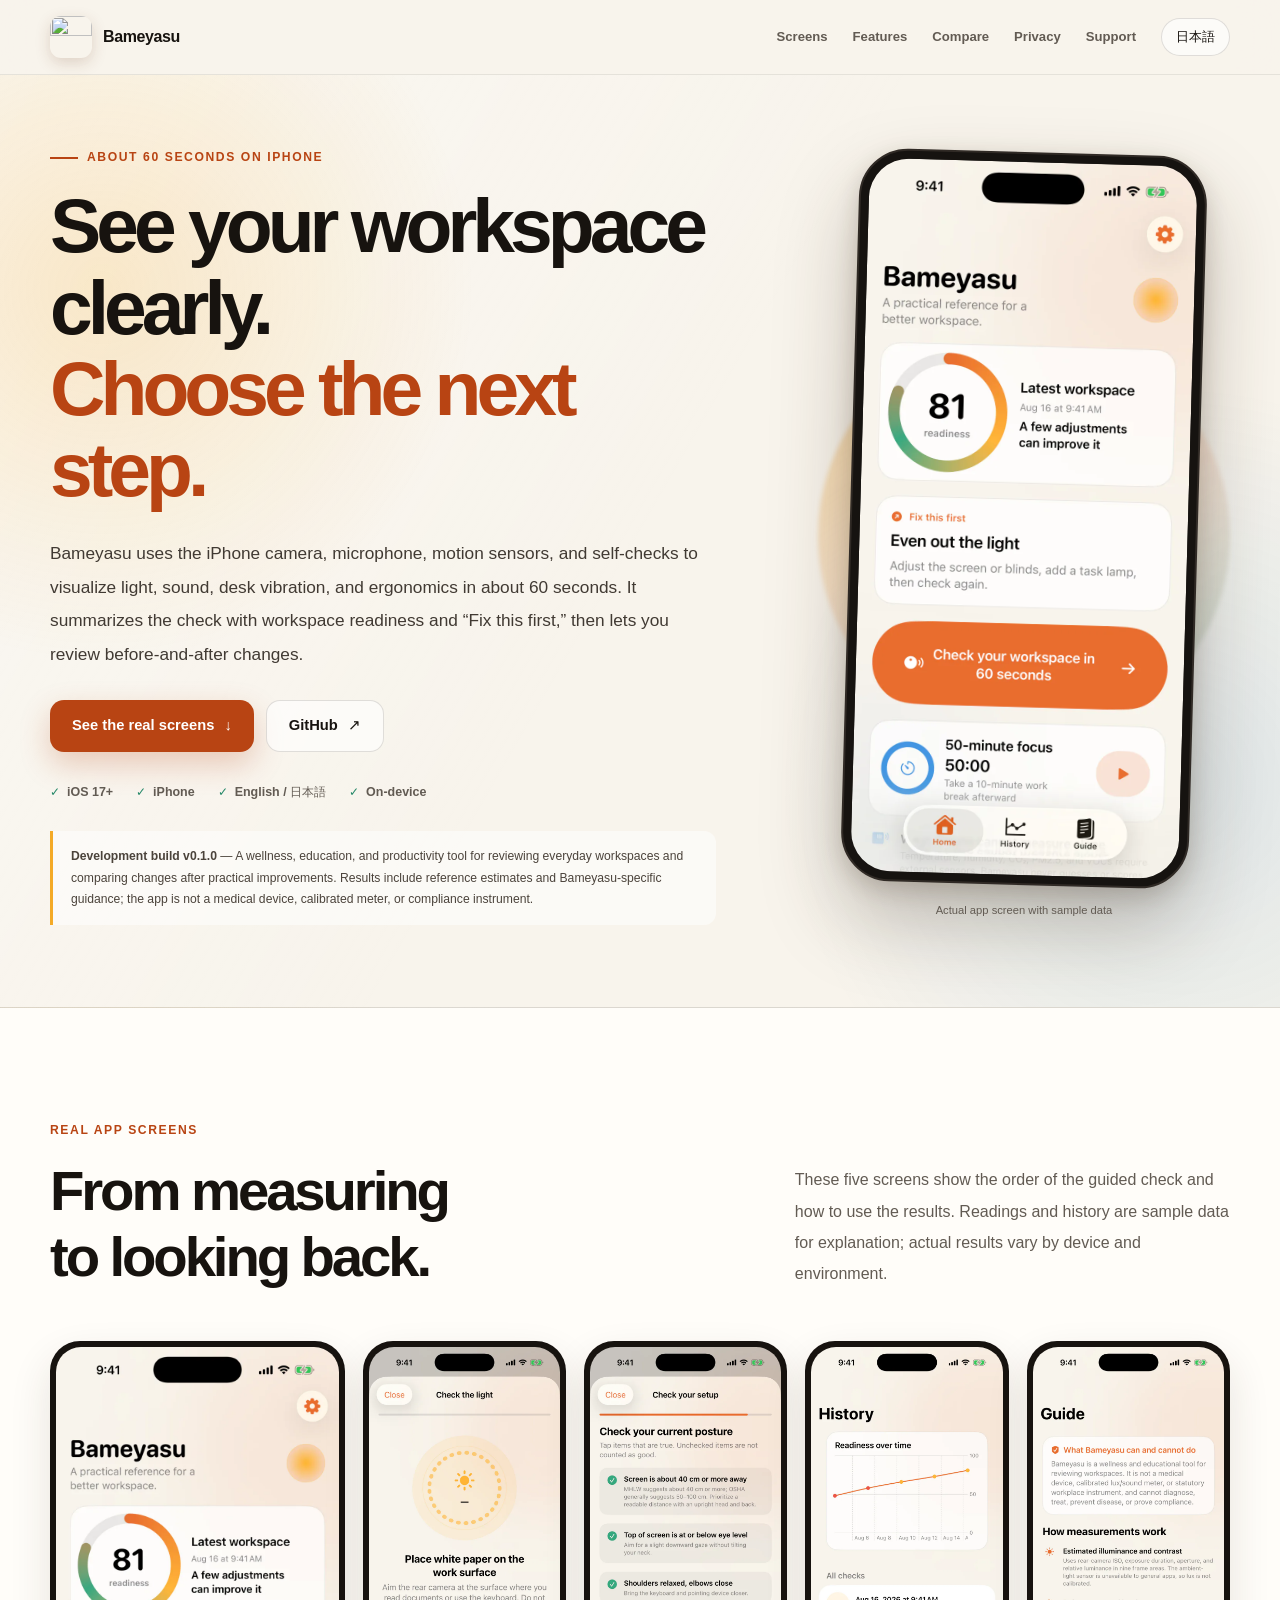
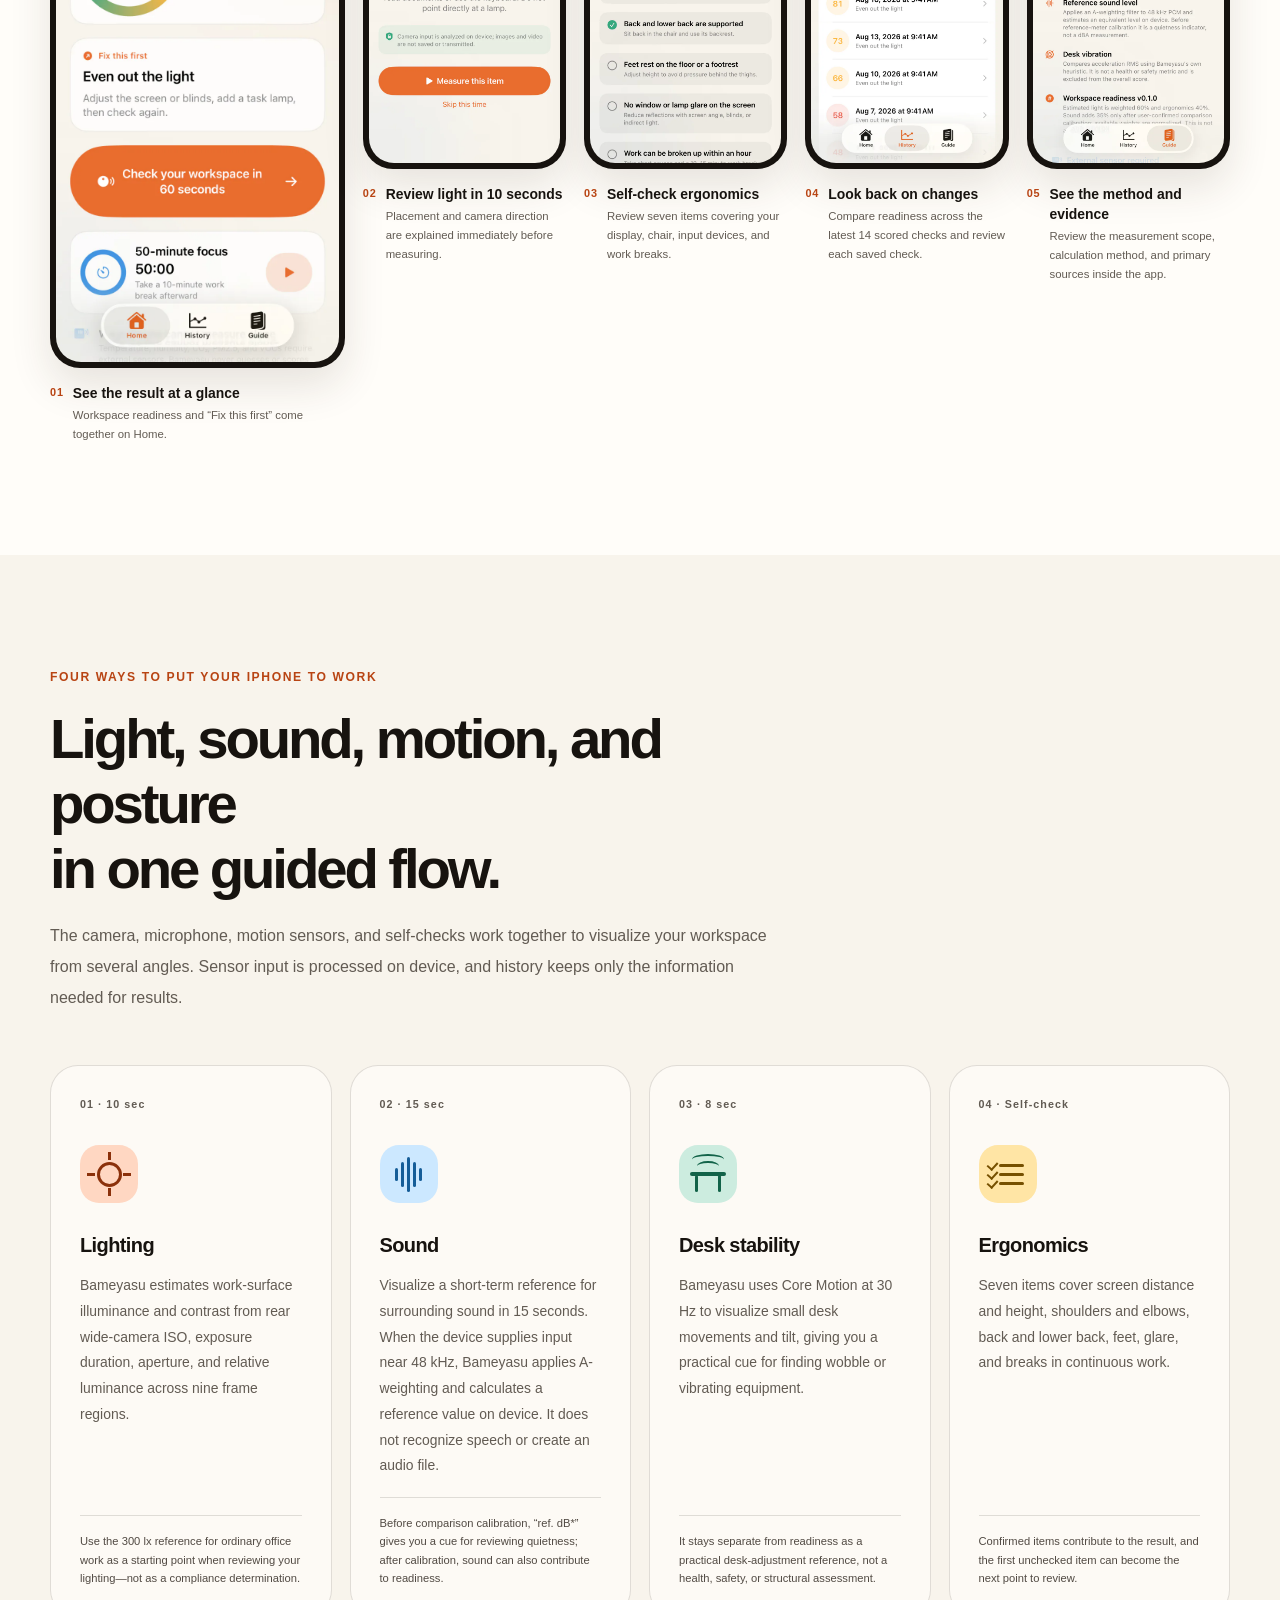
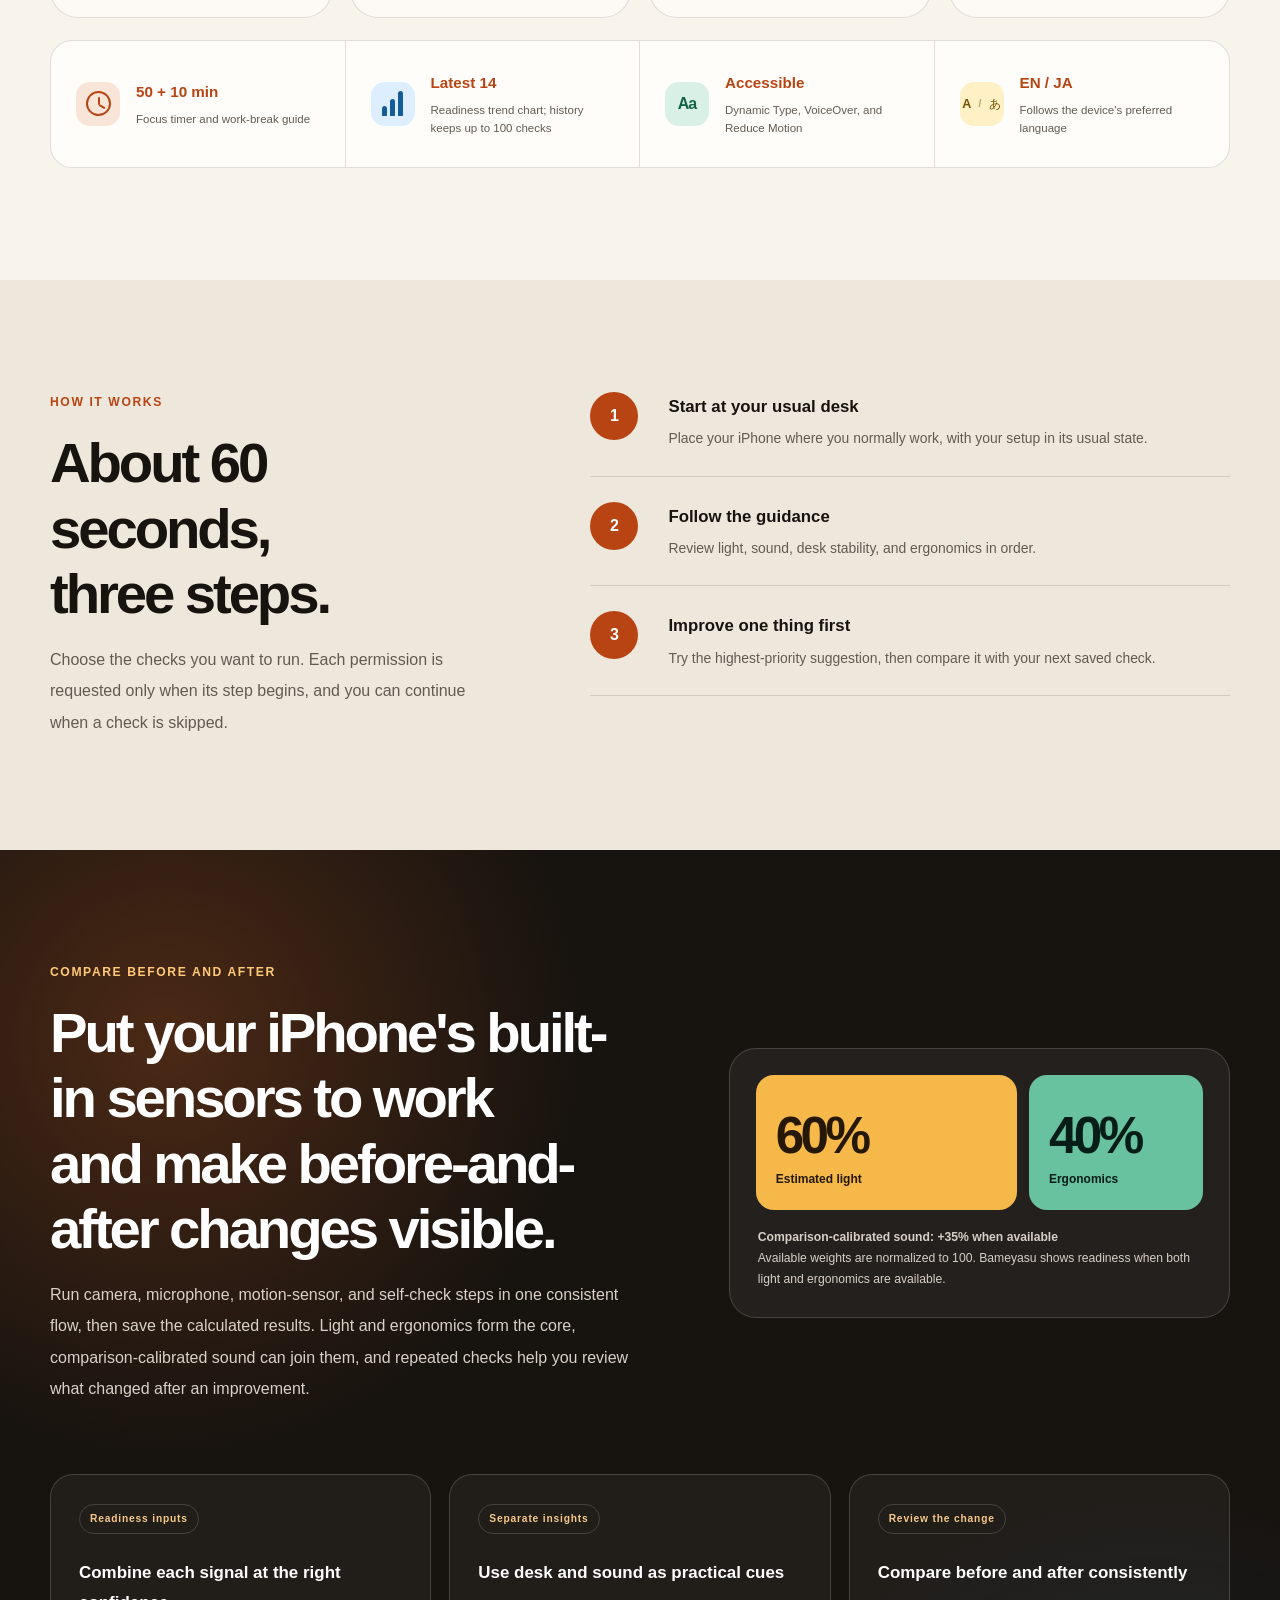
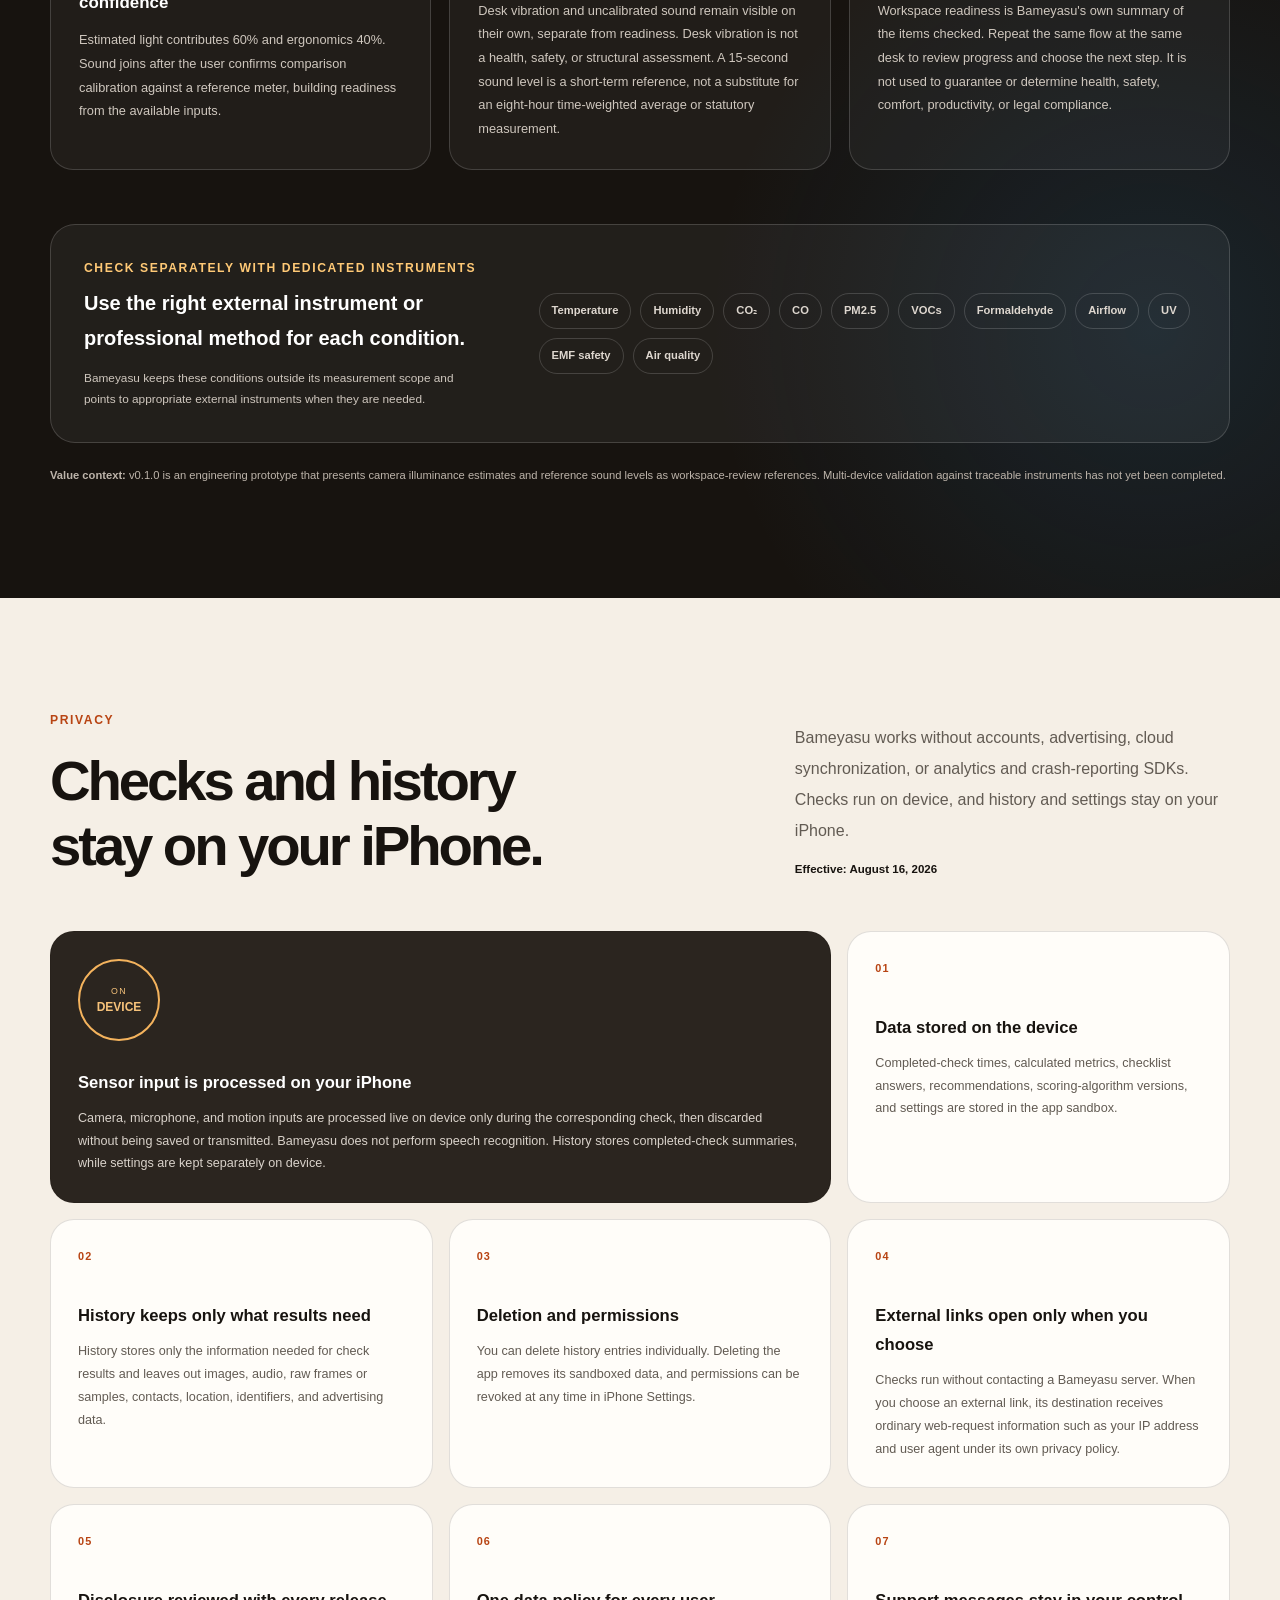
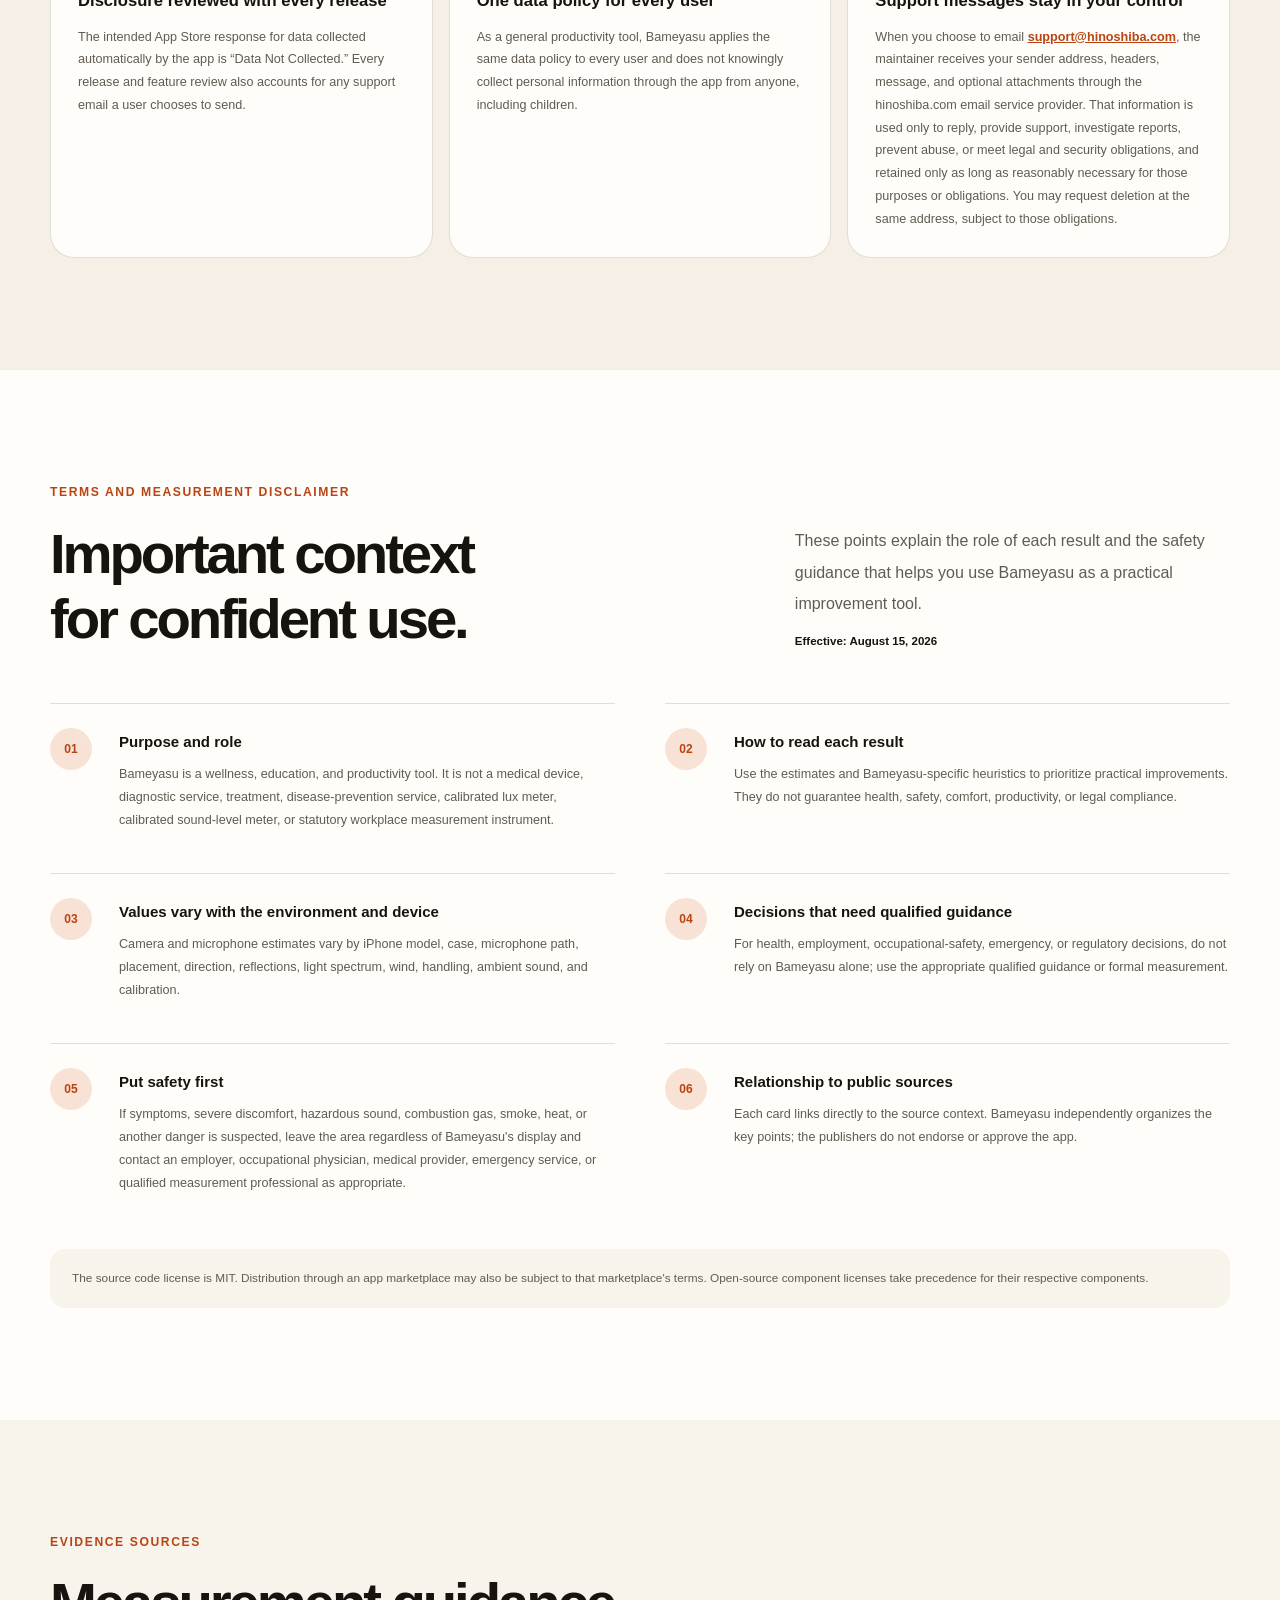
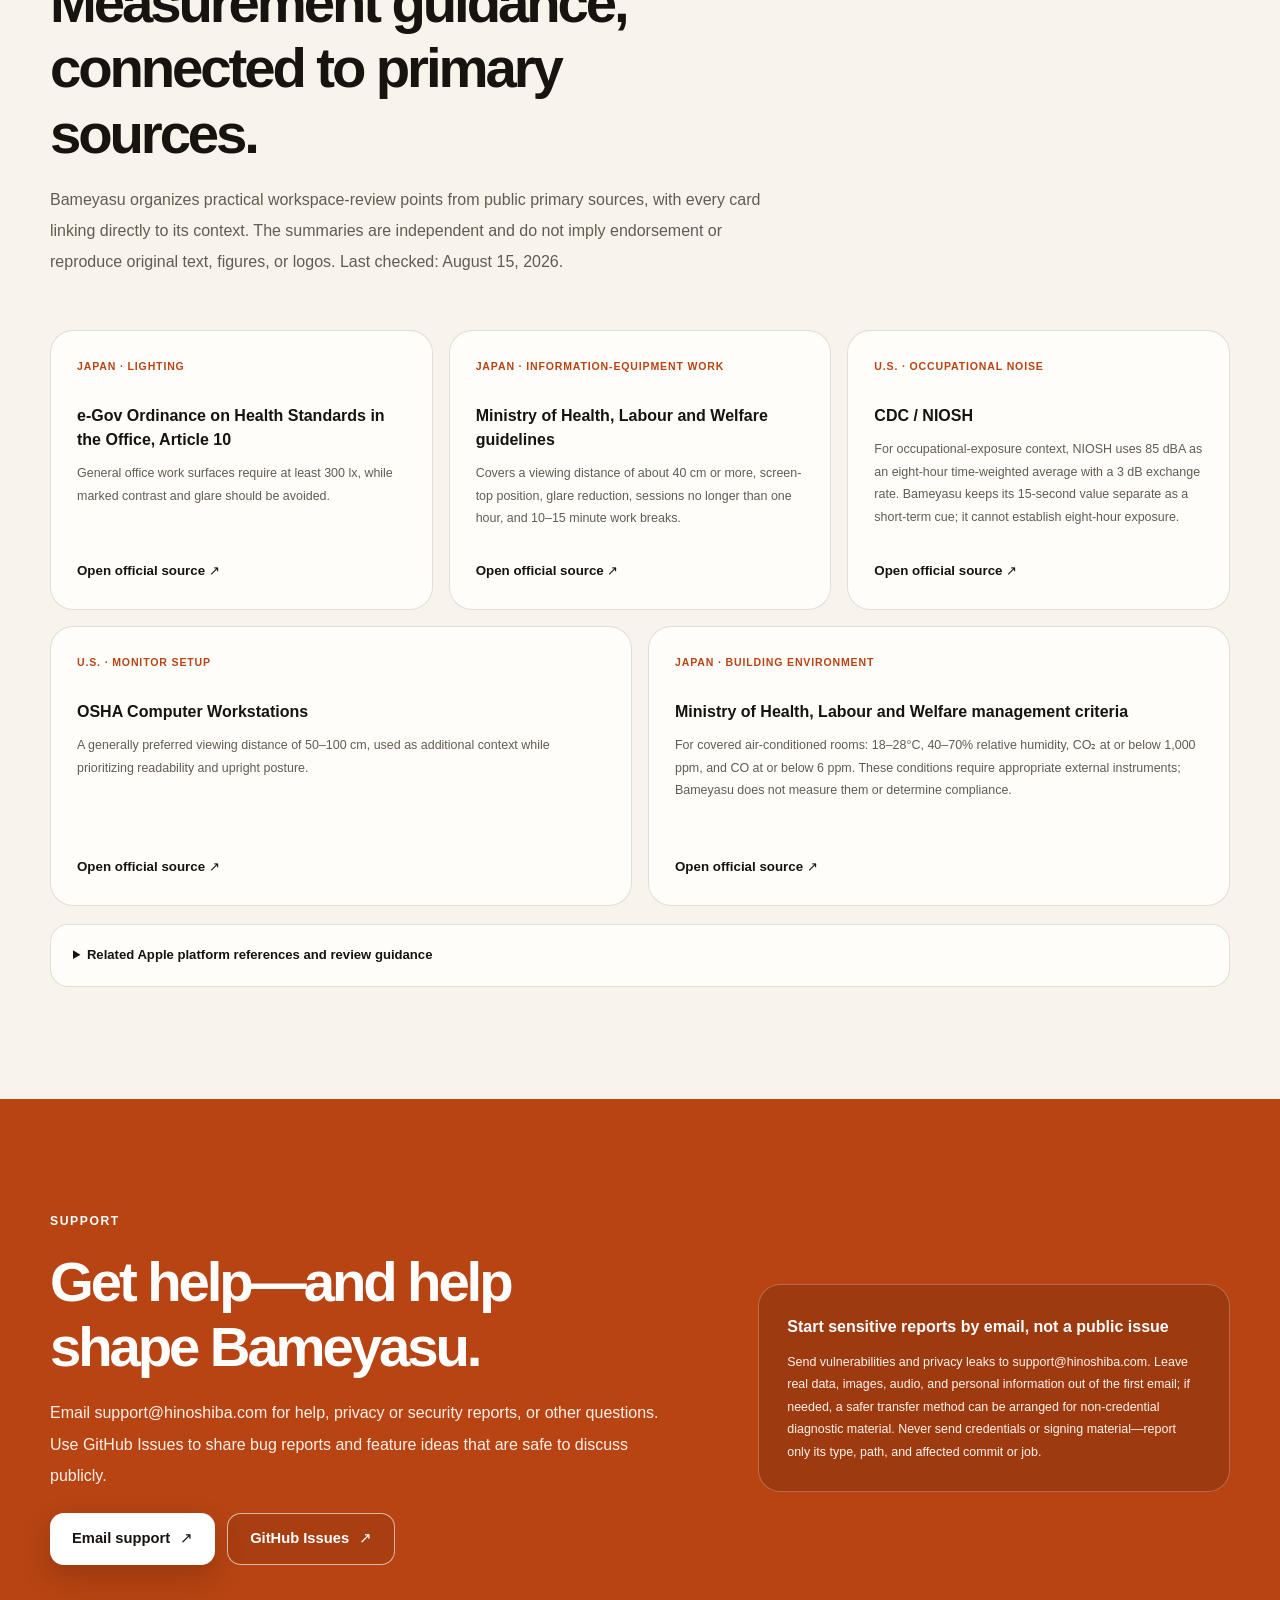
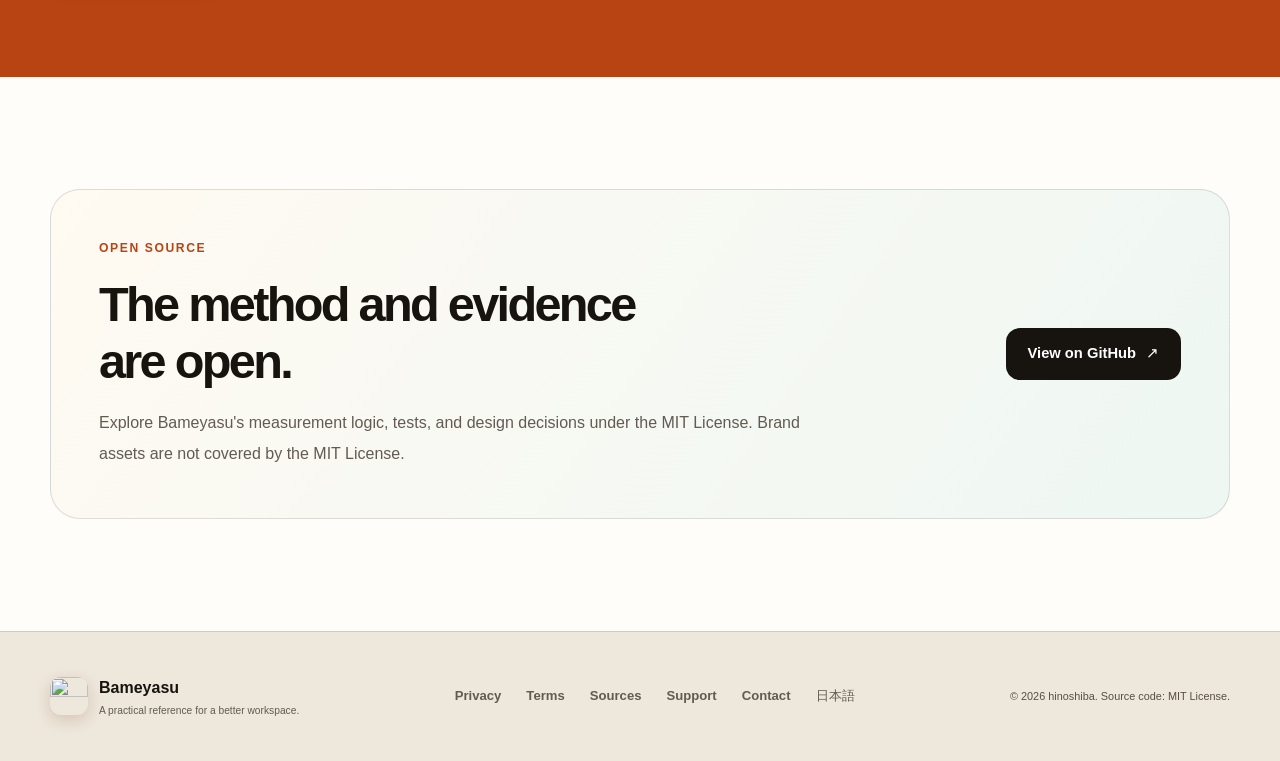
==== commit 1d5c0658: "Enforce public-repository signing policy" ====
--- a/site/en/index.html
+++ b/site/en/index.html
@@ -349,7 +349,7 @@
           </div>
           <aside>
             <strong>Start sensitive reports by email, not a public issue</strong>
-            <p>Send vulnerabilities and privacy leaks to support@hinoshiba.com. To protect your information, leave real data, images, audio, personal information, credentials, and signing material out of the first email; a safer transfer method can be arranged if needed.</p>
+            <p>Send vulnerabilities and privacy leaks to support@hinoshiba.com. Leave real data, images, audio, and personal information out of the first email; if needed, a safer transfer method can be arranged for non-credential diagnostic material. Never send credentials or signing material—report only its type, path, and affected commit or job.</p>
           </aside>
         </div>
       </section>
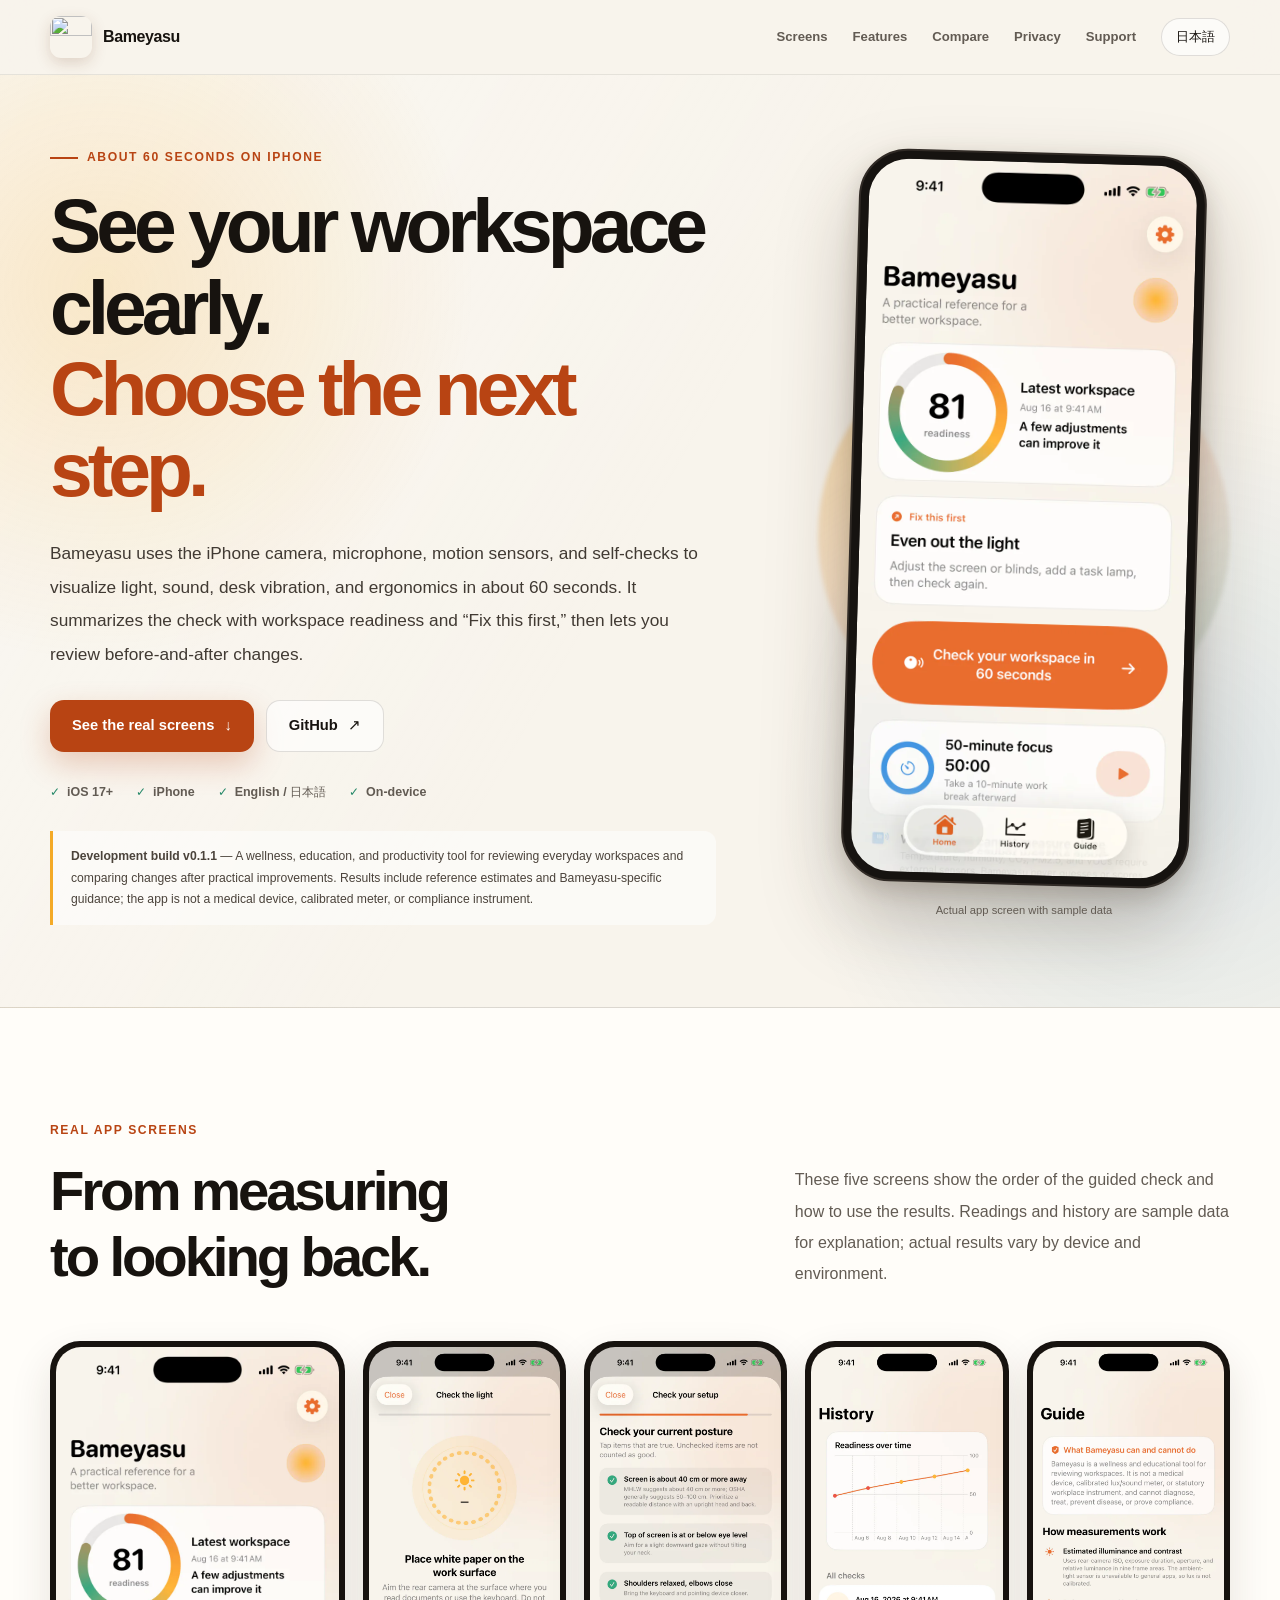
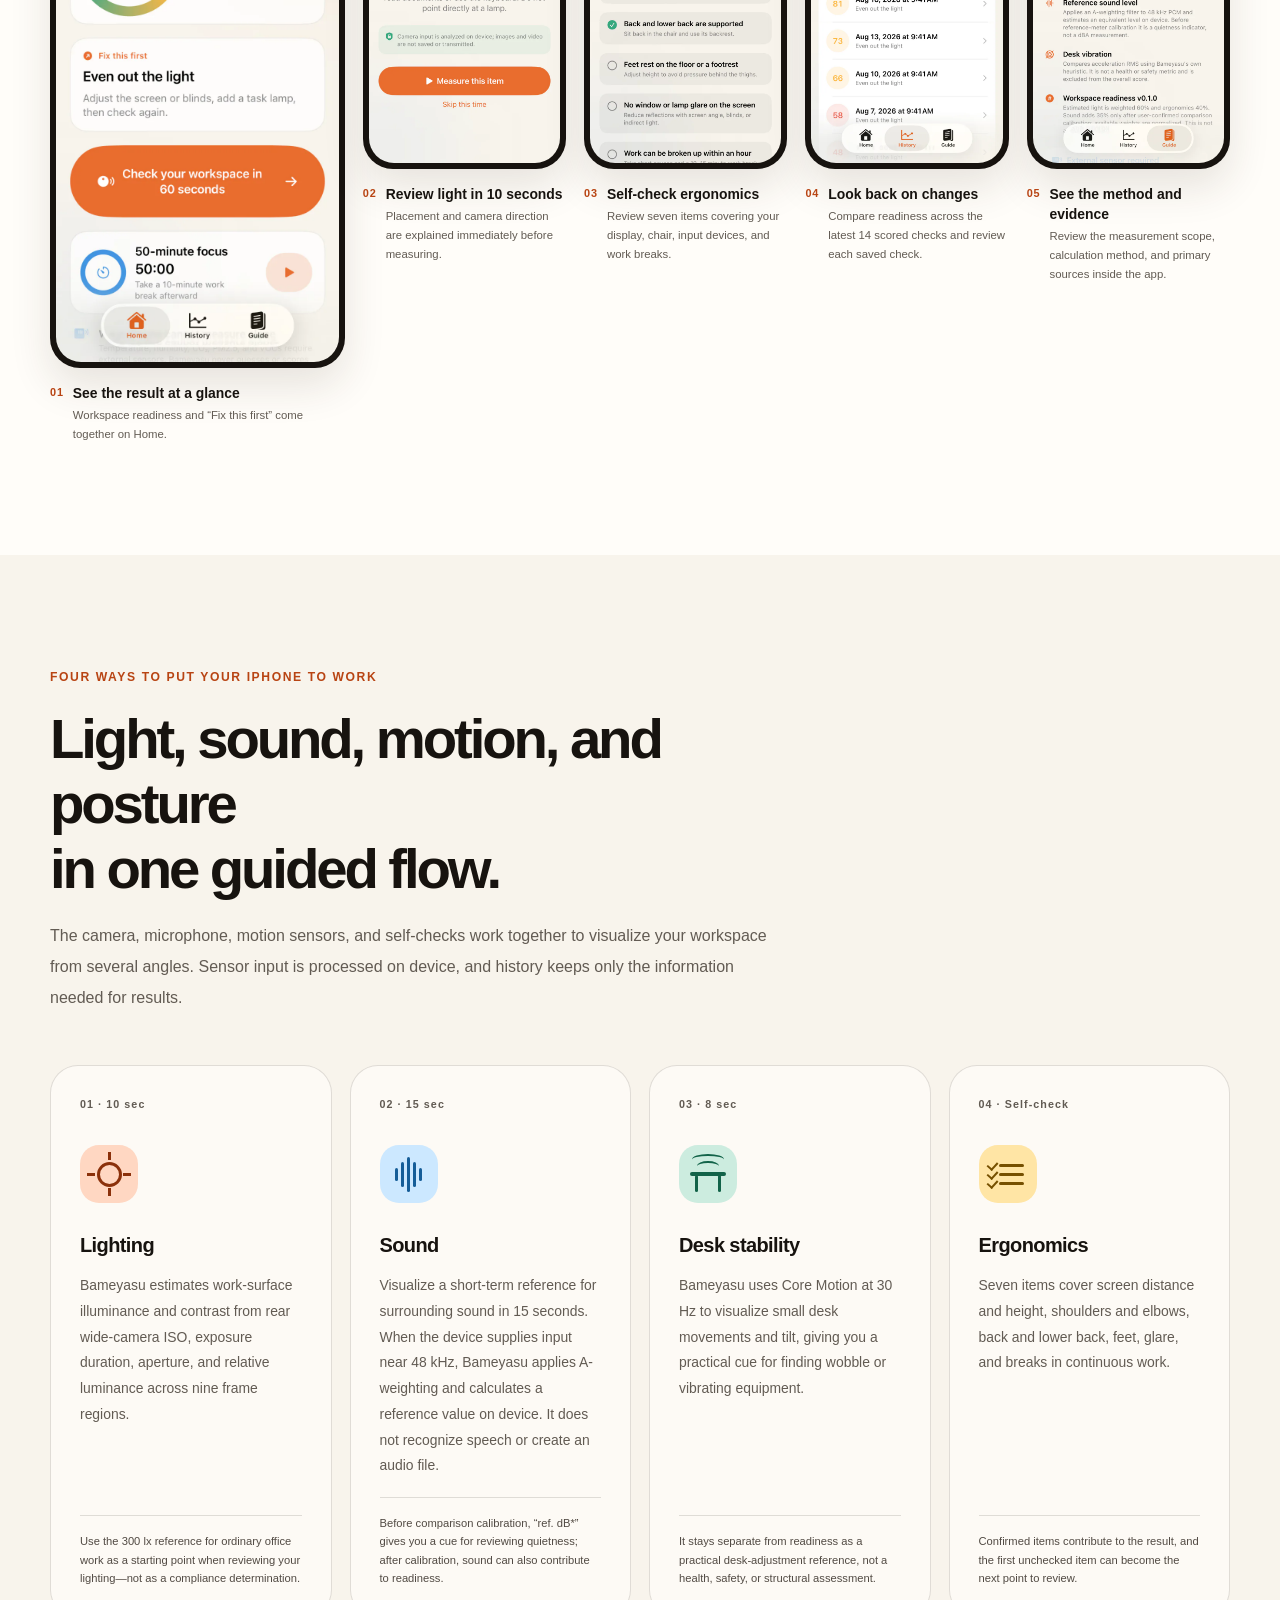
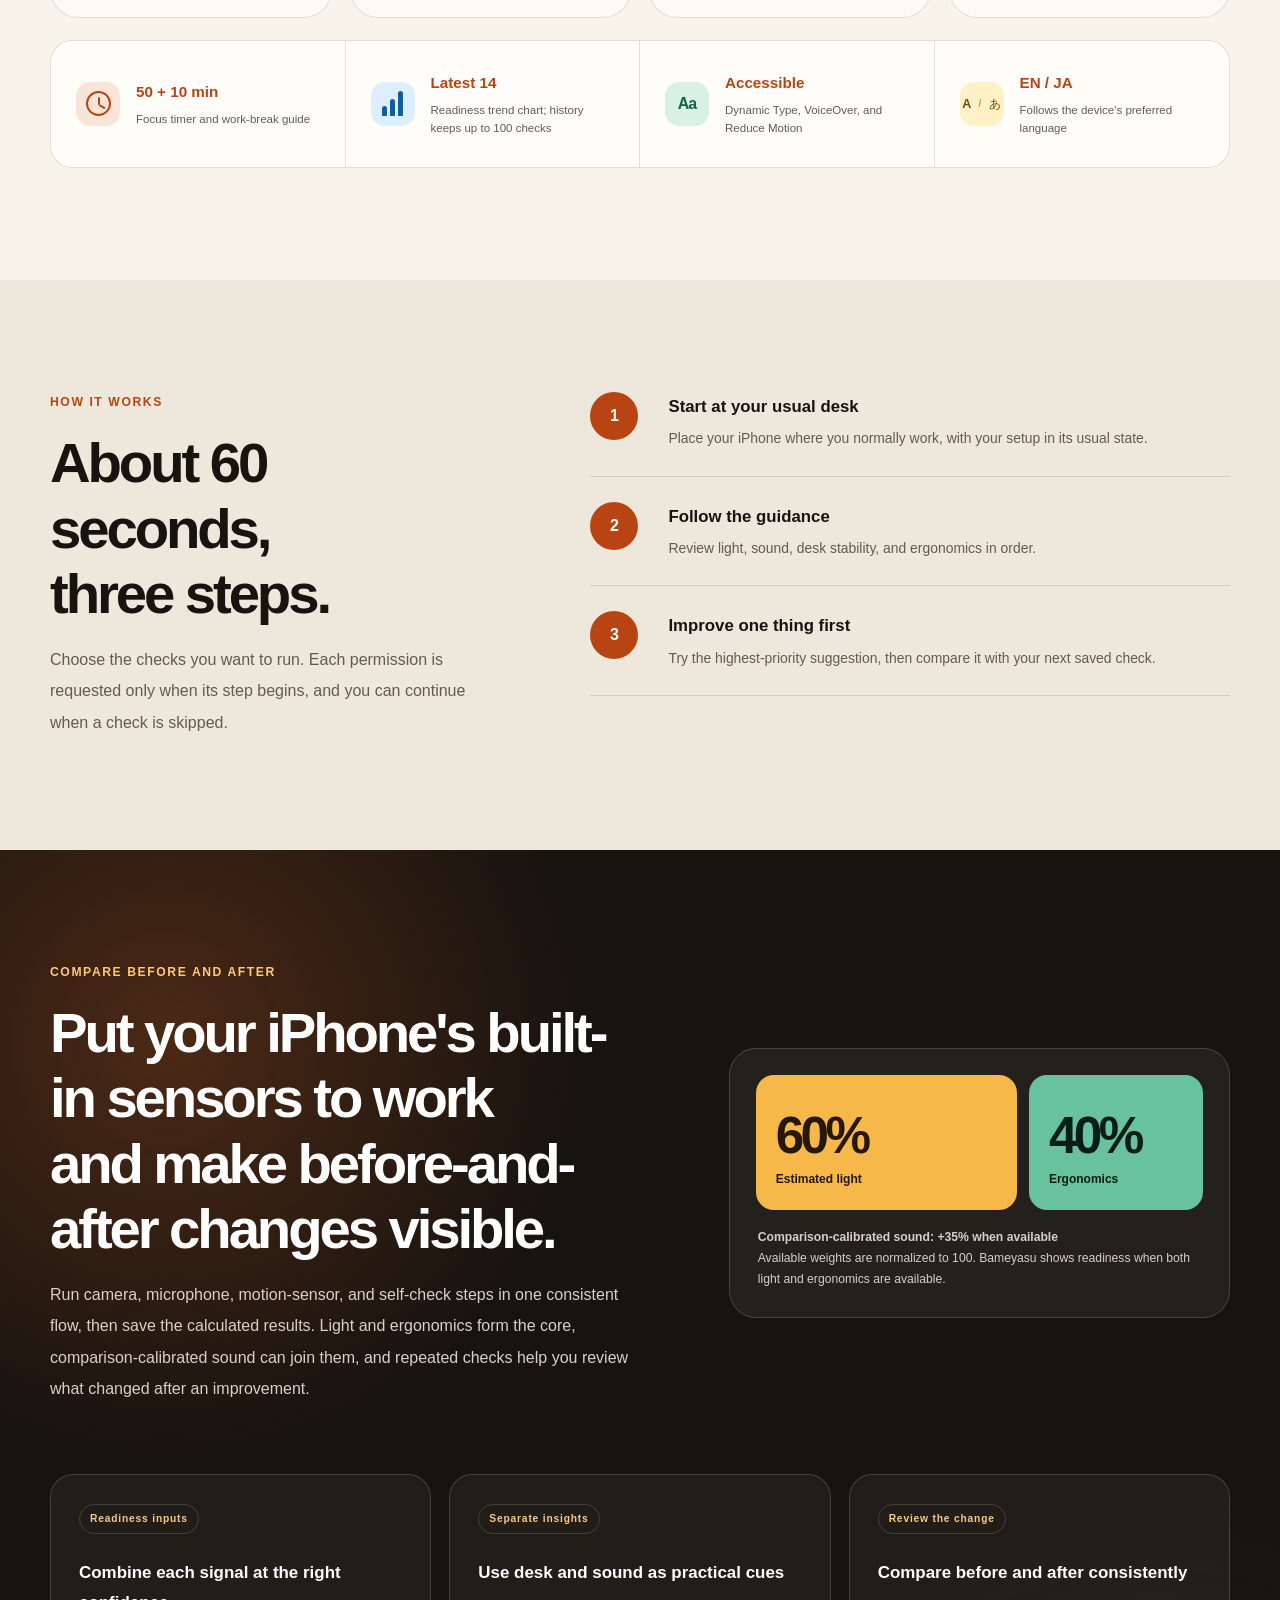
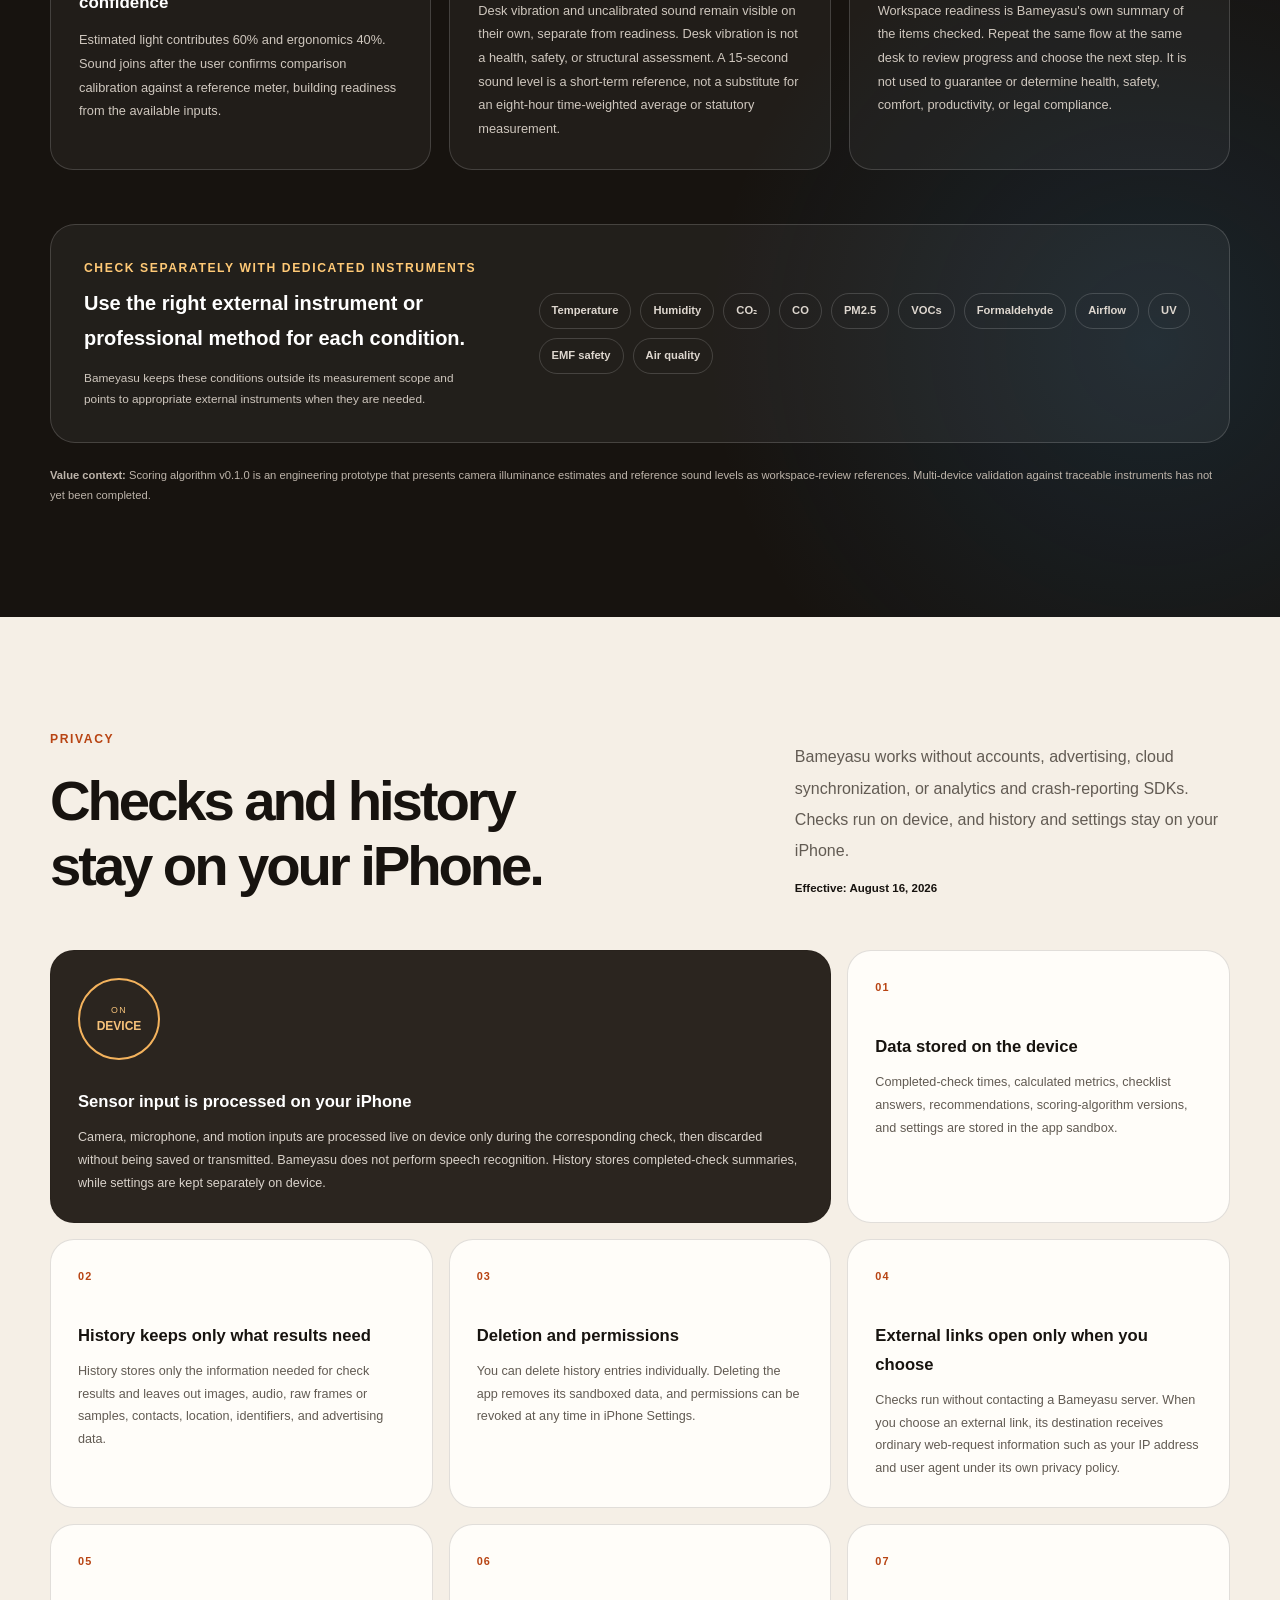
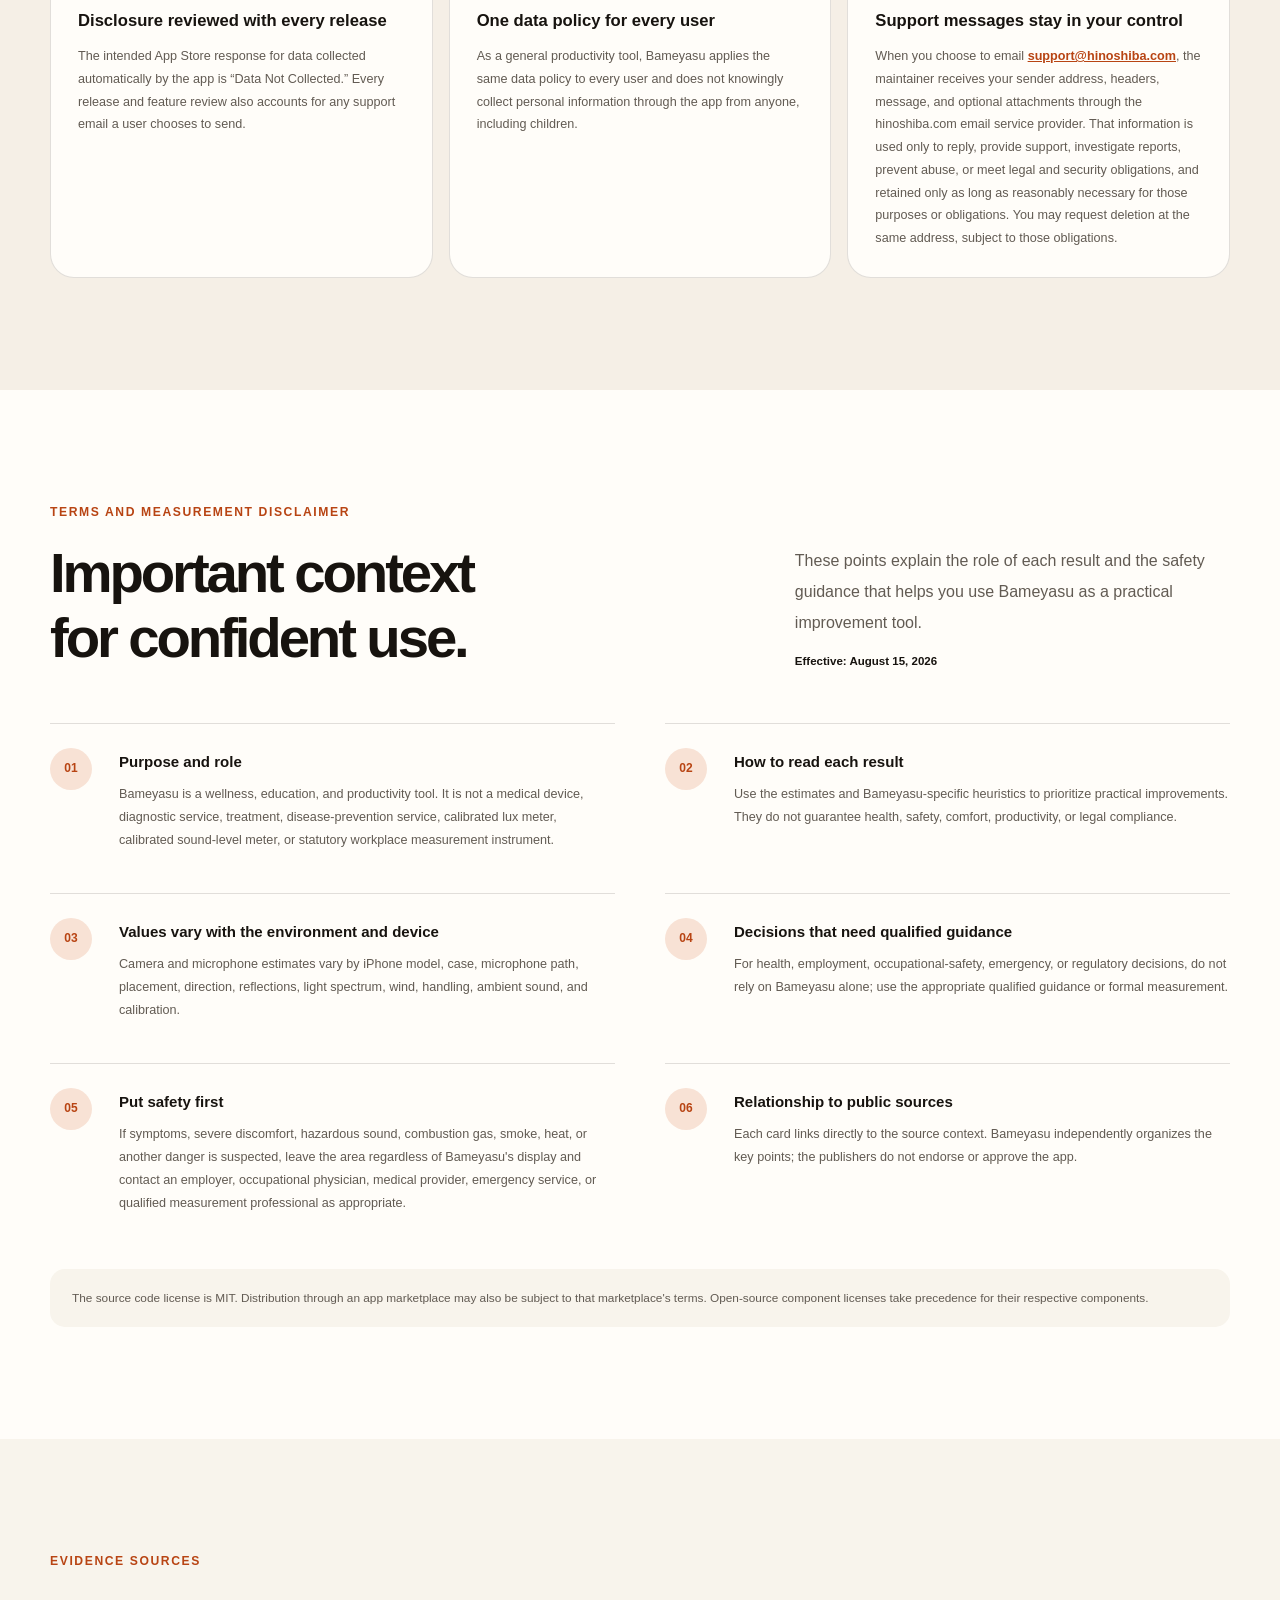
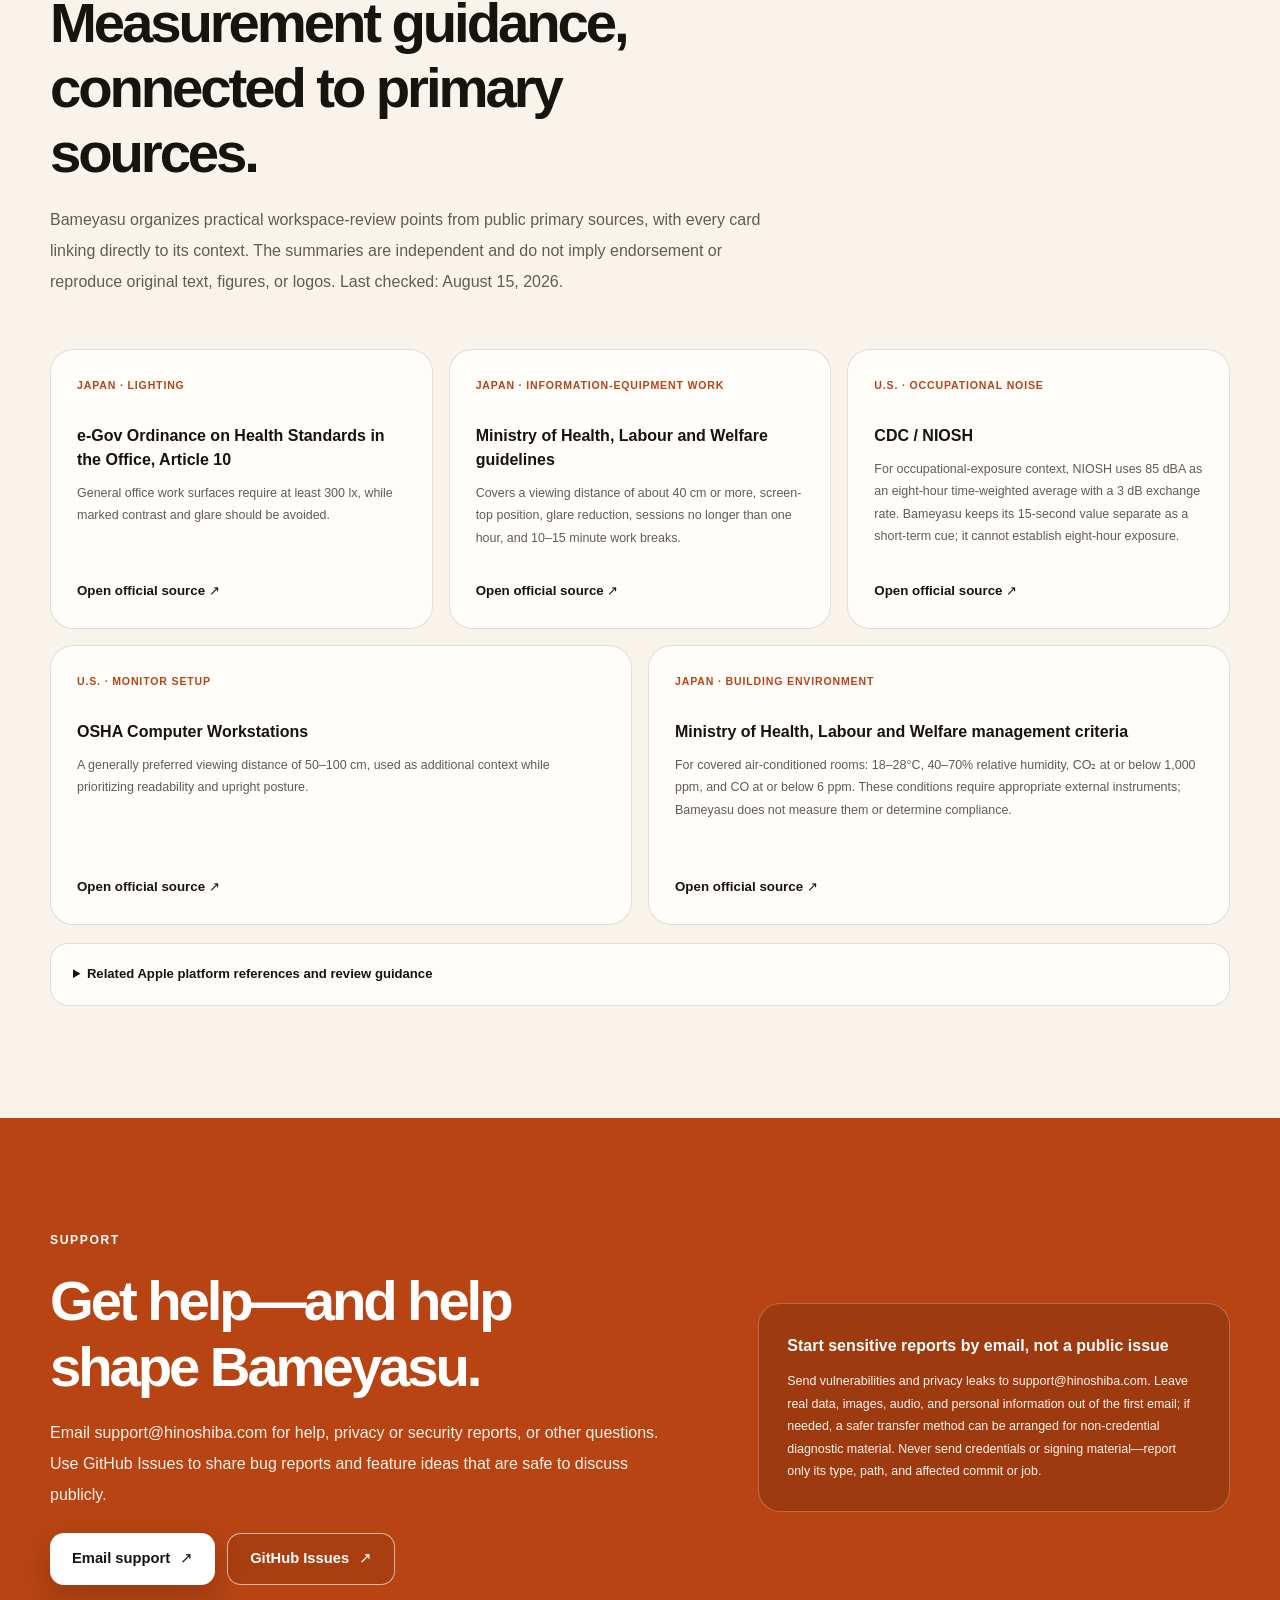
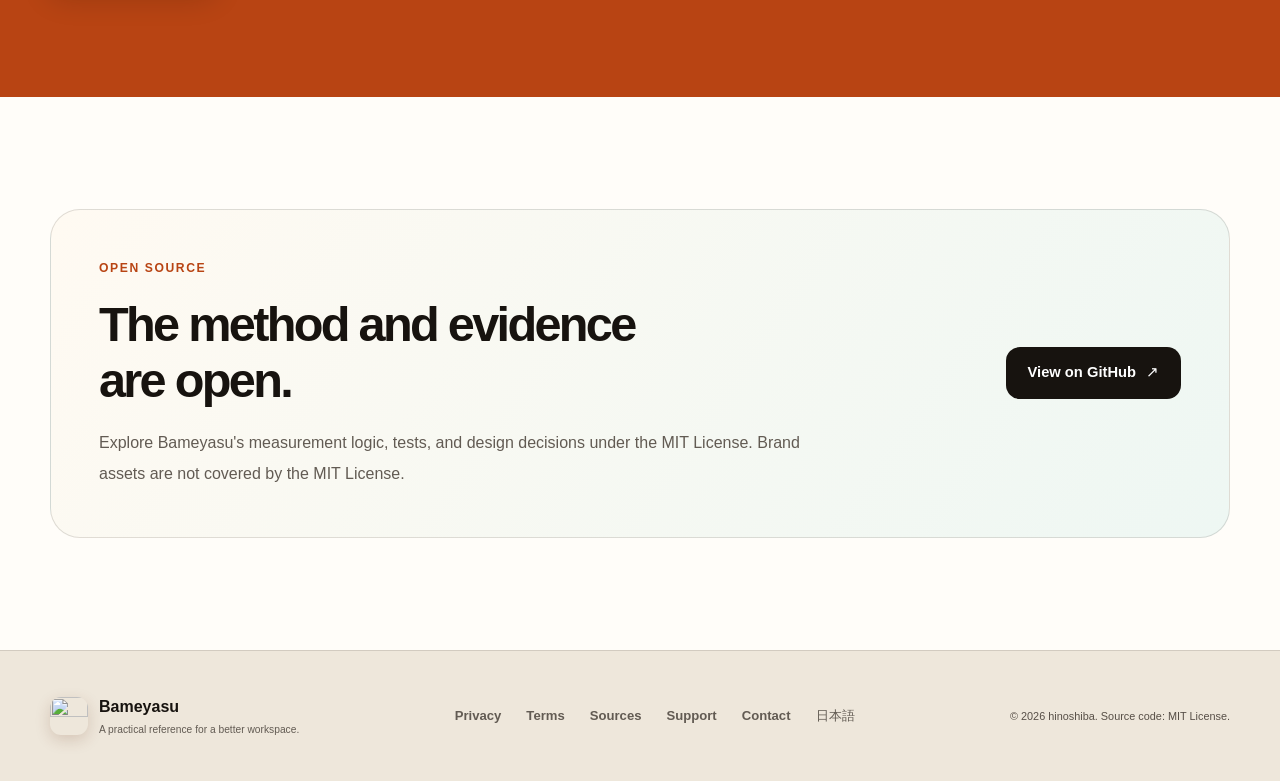
==== commit 8274ee4c: "試験リリース用にバージョンを0.1.1へ更新する Signed-off-by: kai-kun-ai <kai.openclaw01@gmail.com>" ====
--- a/site/en/index.html
+++ b/site/en/index.html
@@ -61,7 +61,7 @@
               <li>English / 日本語</li>
               <li>On-device</li>
             </ul>
-            <p class="prototype-note"><strong>Development build v0.1.0</strong> — A wellness, education, and productivity tool for reviewing everyday workspaces and comparing changes after practical improvements. Results include reference estimates and Bameyasu-specific guidance; the app is not a medical device, calibrated meter, or compliance instrument.</p>
+            <p class="prototype-note"><strong>Development build v0.1.1</strong> — A wellness, education, and productivity tool for reviewing everyday workspaces and comparing changes after practical improvements. Results include reference estimates and Bameyasu-specific guidance; the app is not a medical device, calibrated meter, or compliance instrument.</p>
           </div>
 
           <figure class="hero-device">
@@ -216,7 +216,7 @@
             </ul>
           </div>
 
-          <p class="validation-note"><strong>Value context:</strong> v0.1.0 is an engineering prototype that presents camera illuminance estimates and reference sound levels as workspace-review references. Multi-device validation against traceable instruments has not yet been completed.</p>
+          <p class="validation-note"><strong>Value context:</strong> Scoring algorithm v0.1.0 is an engineering prototype that presents camera illuminance estimates and reference sound levels as workspace-review references. Multi-device validation against traceable instruments has not yet been completed.</p>
         </div>
       </section>
 
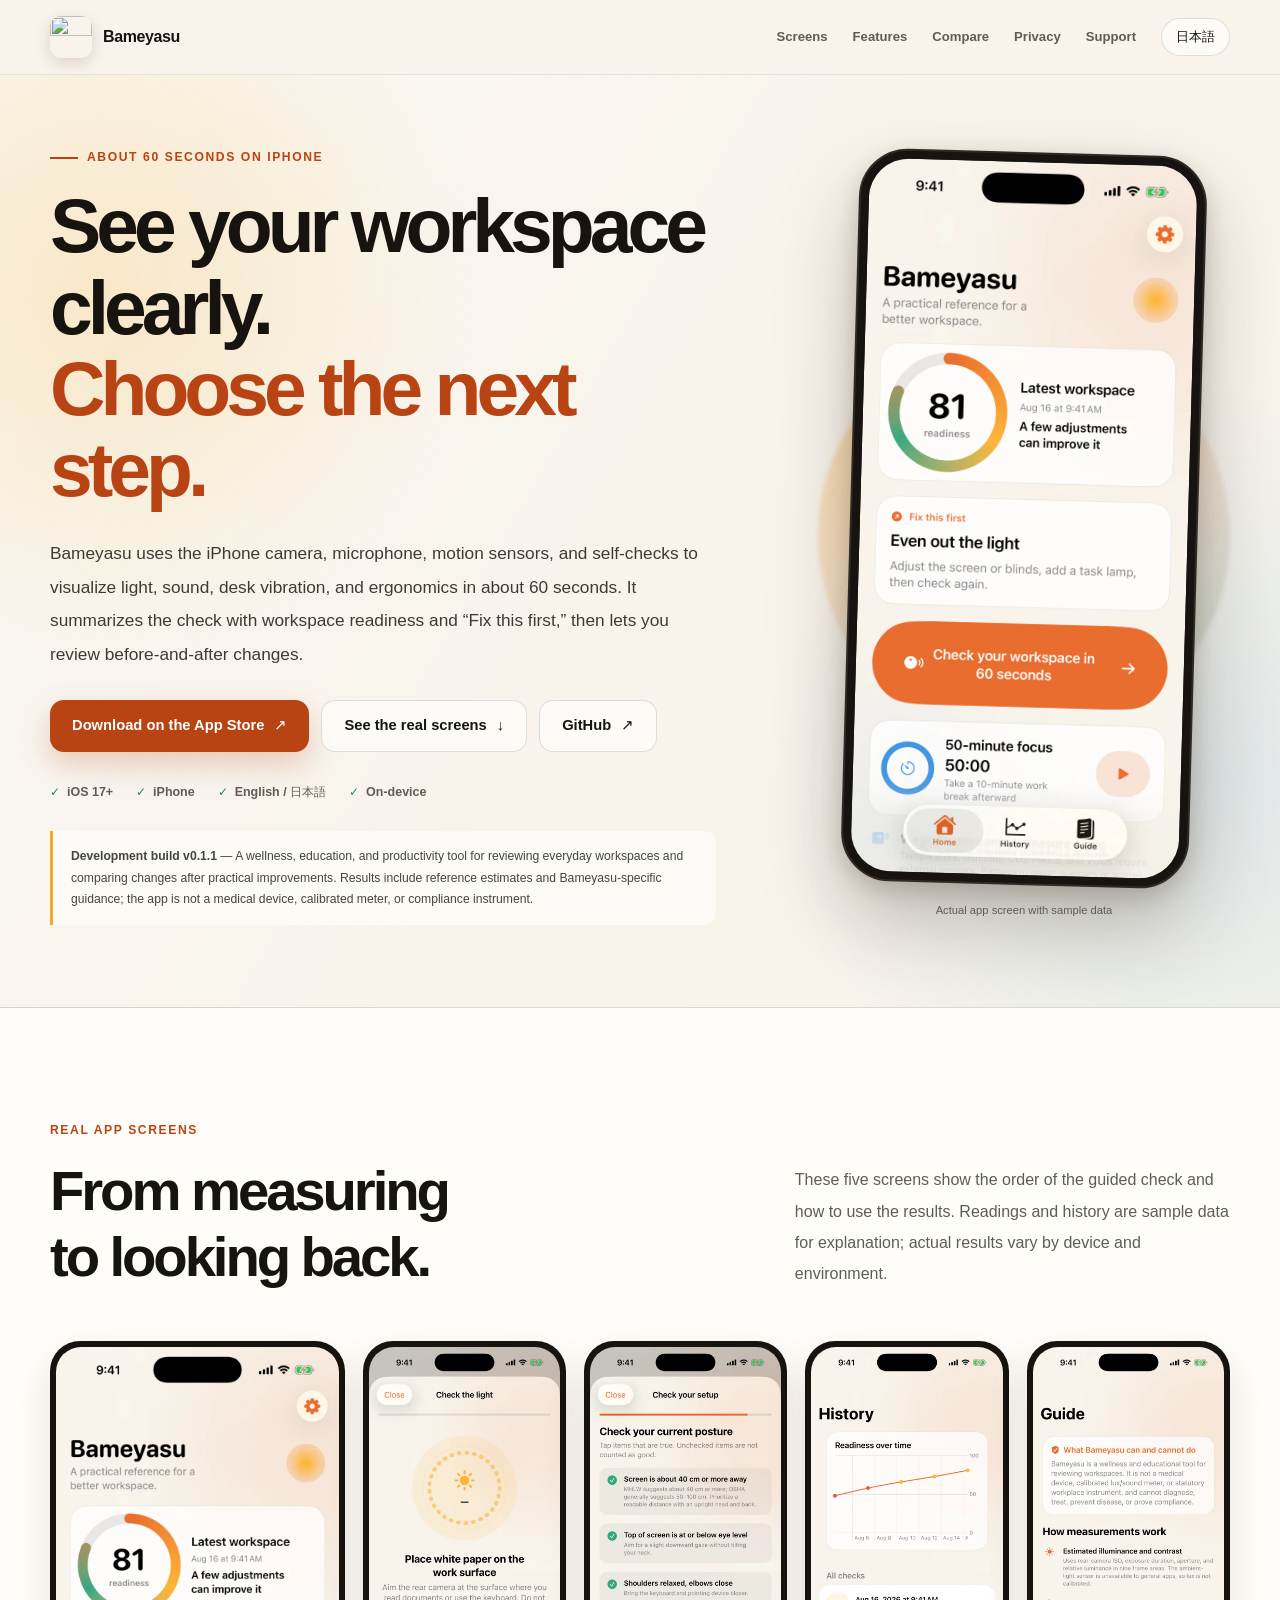
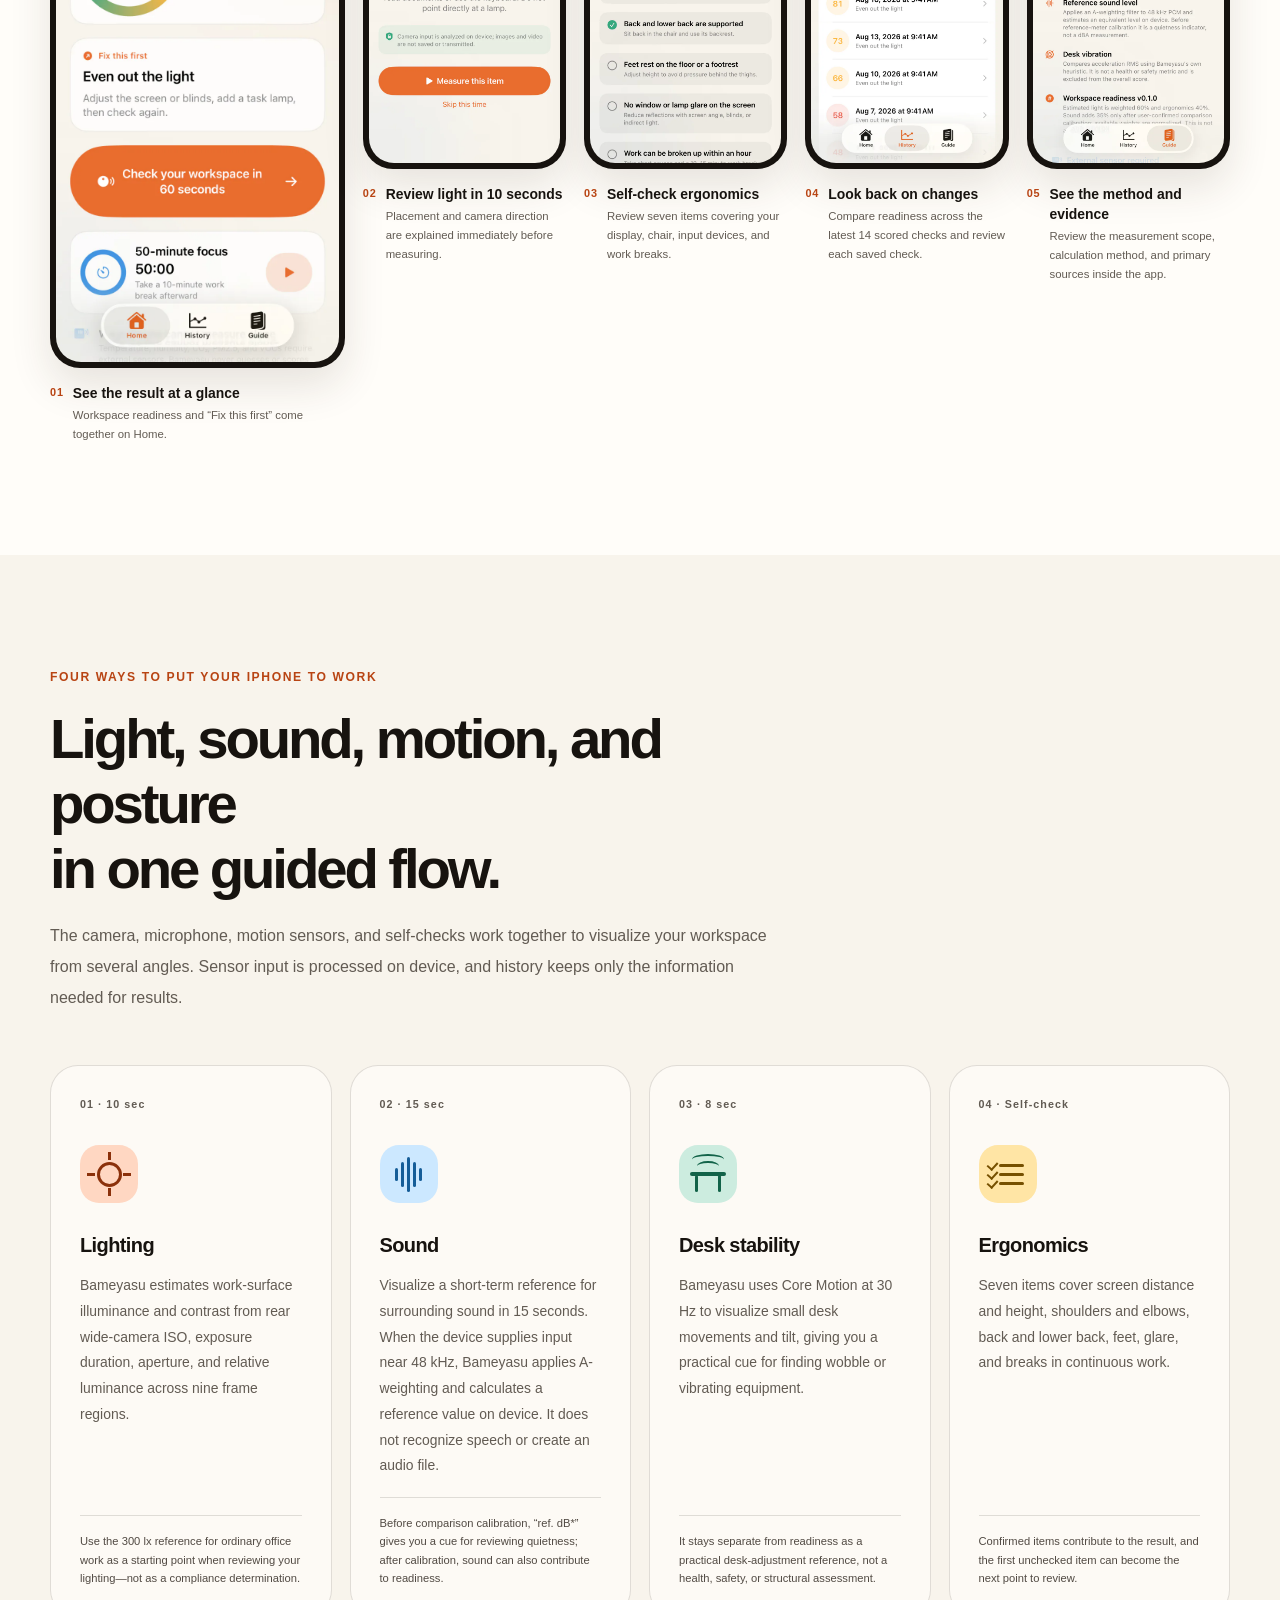
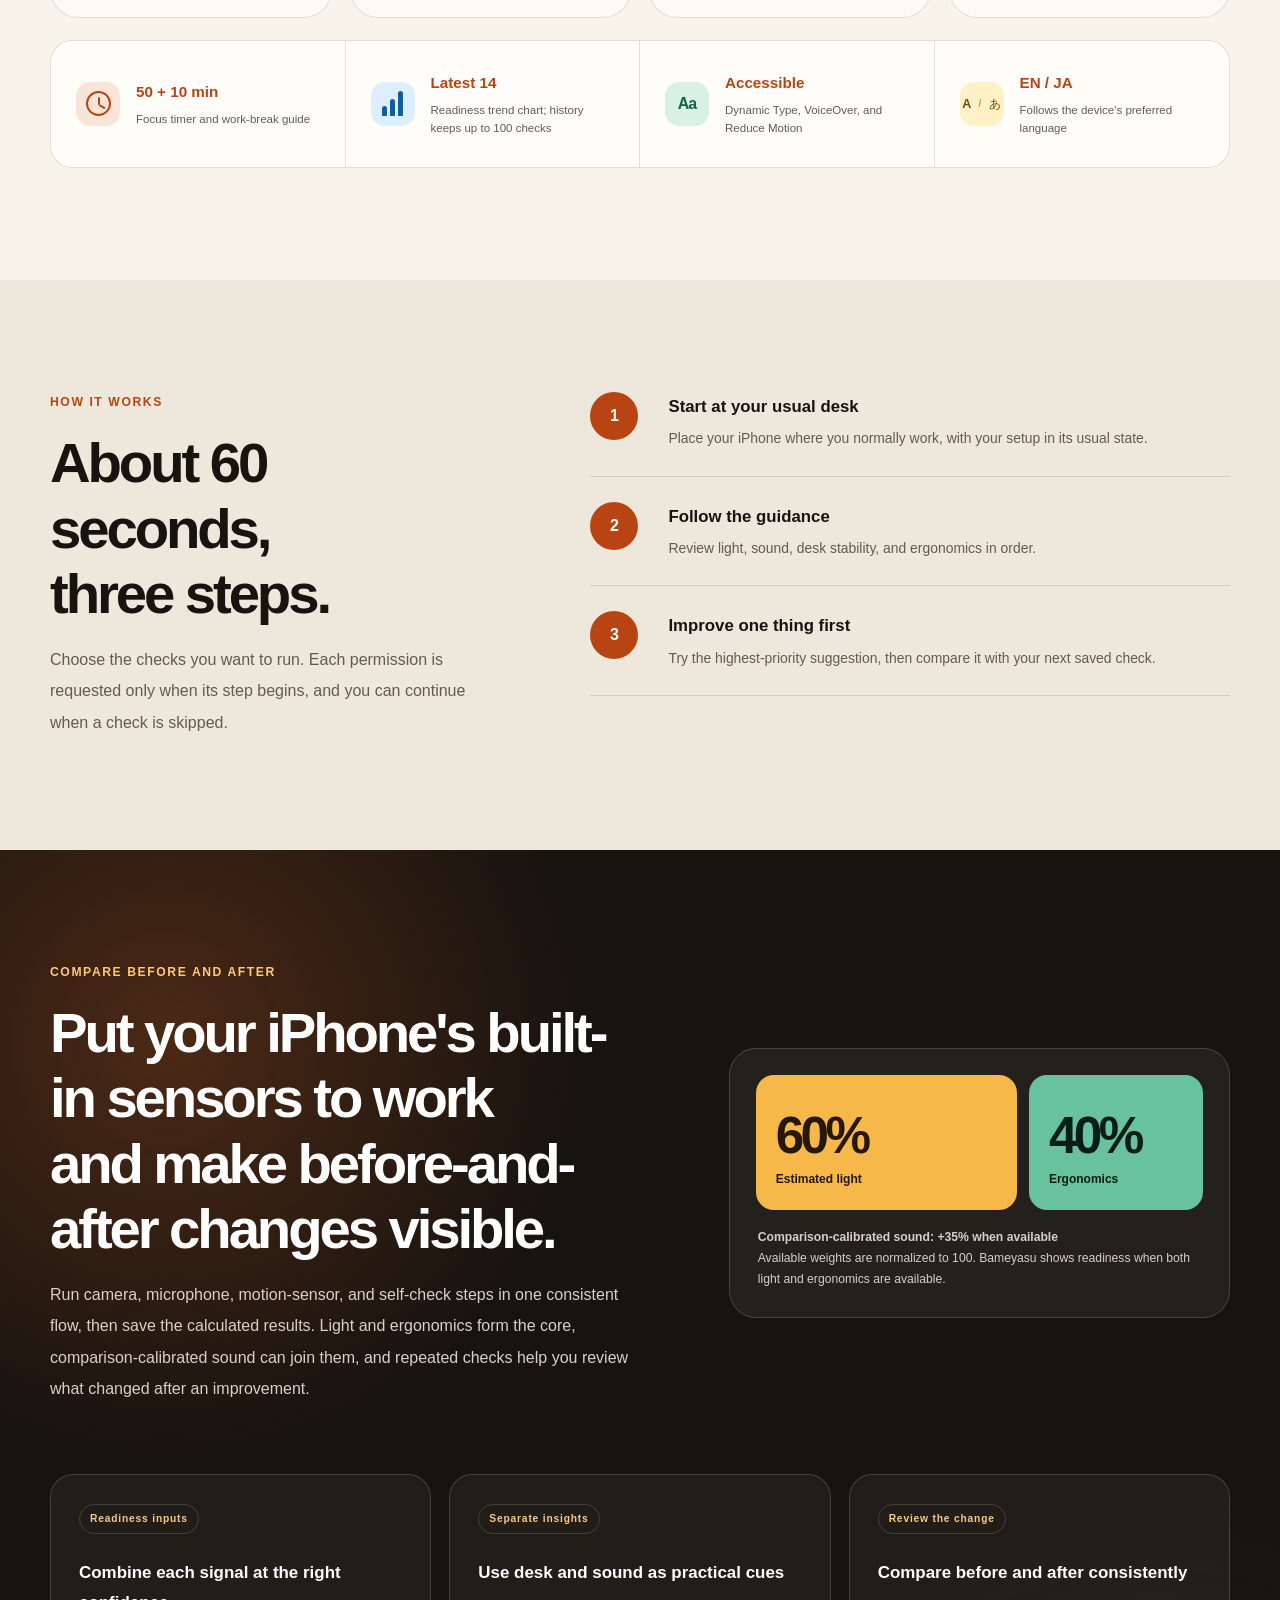
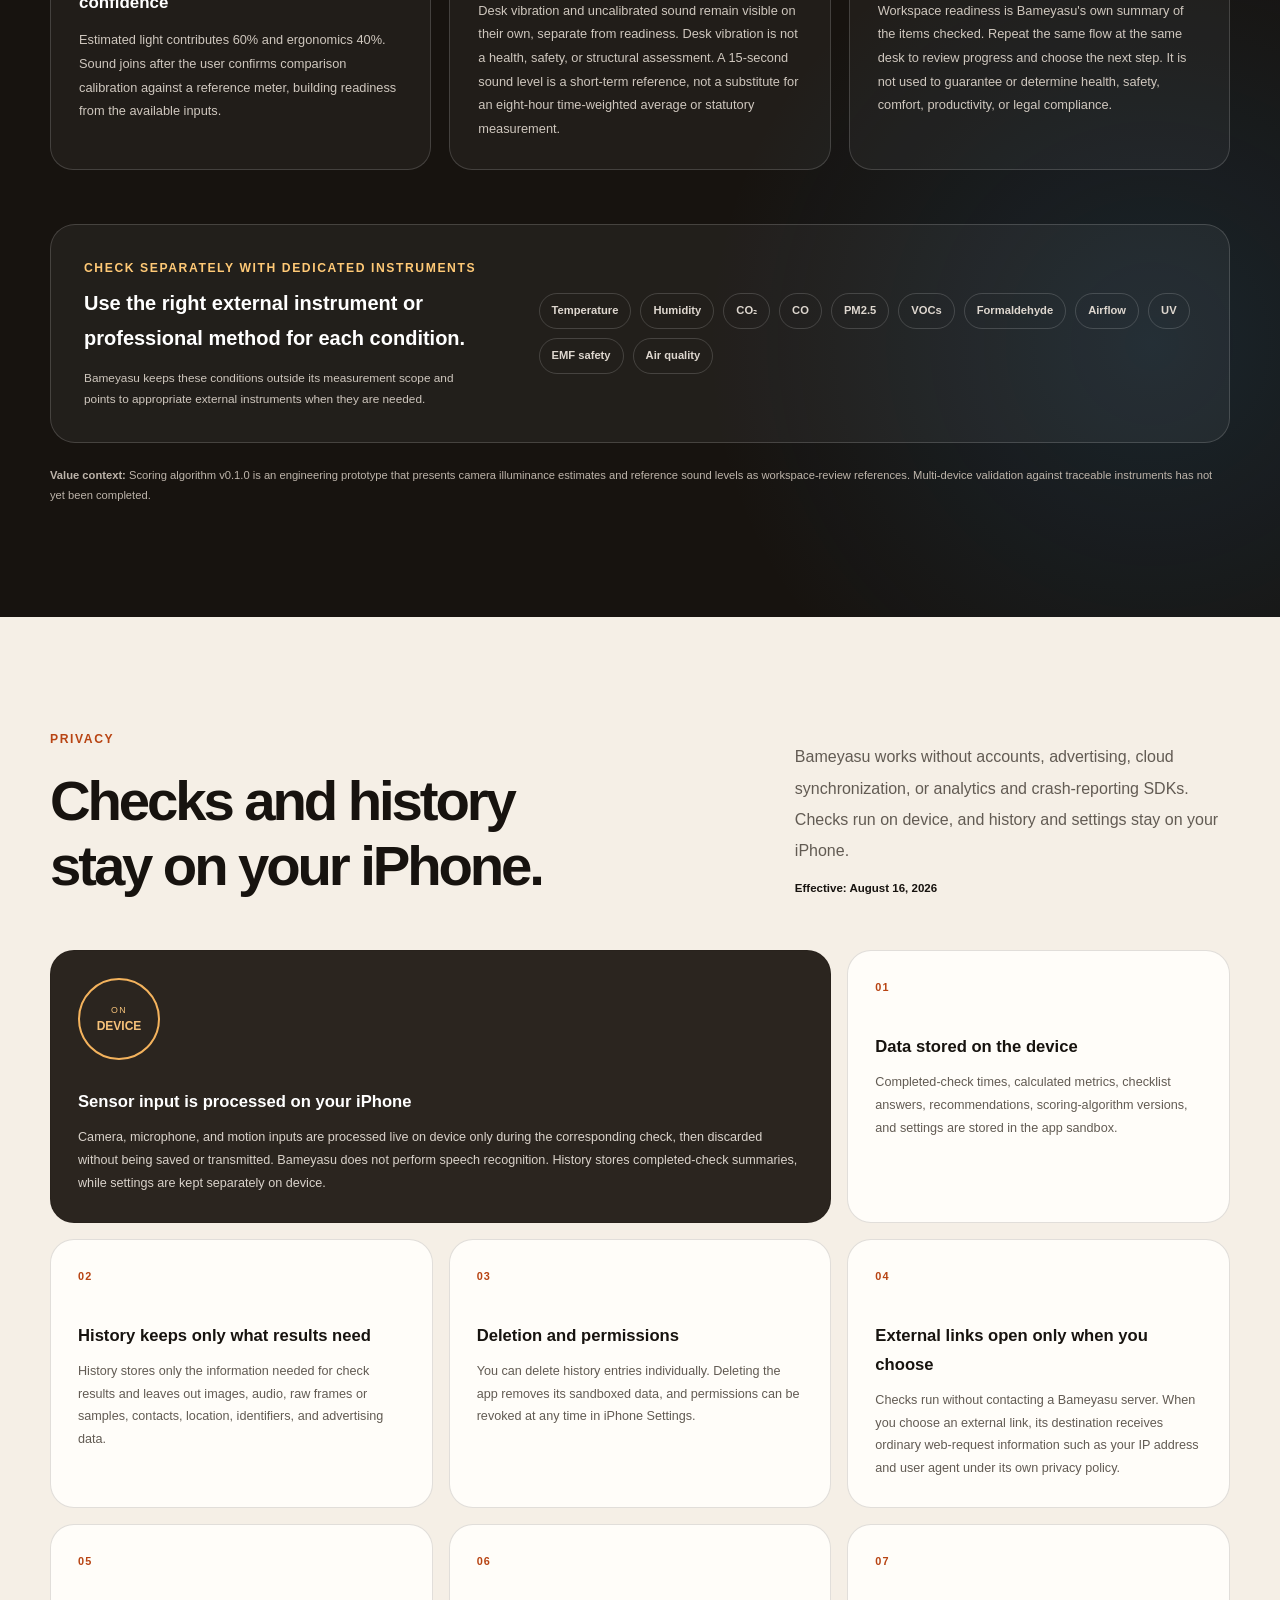
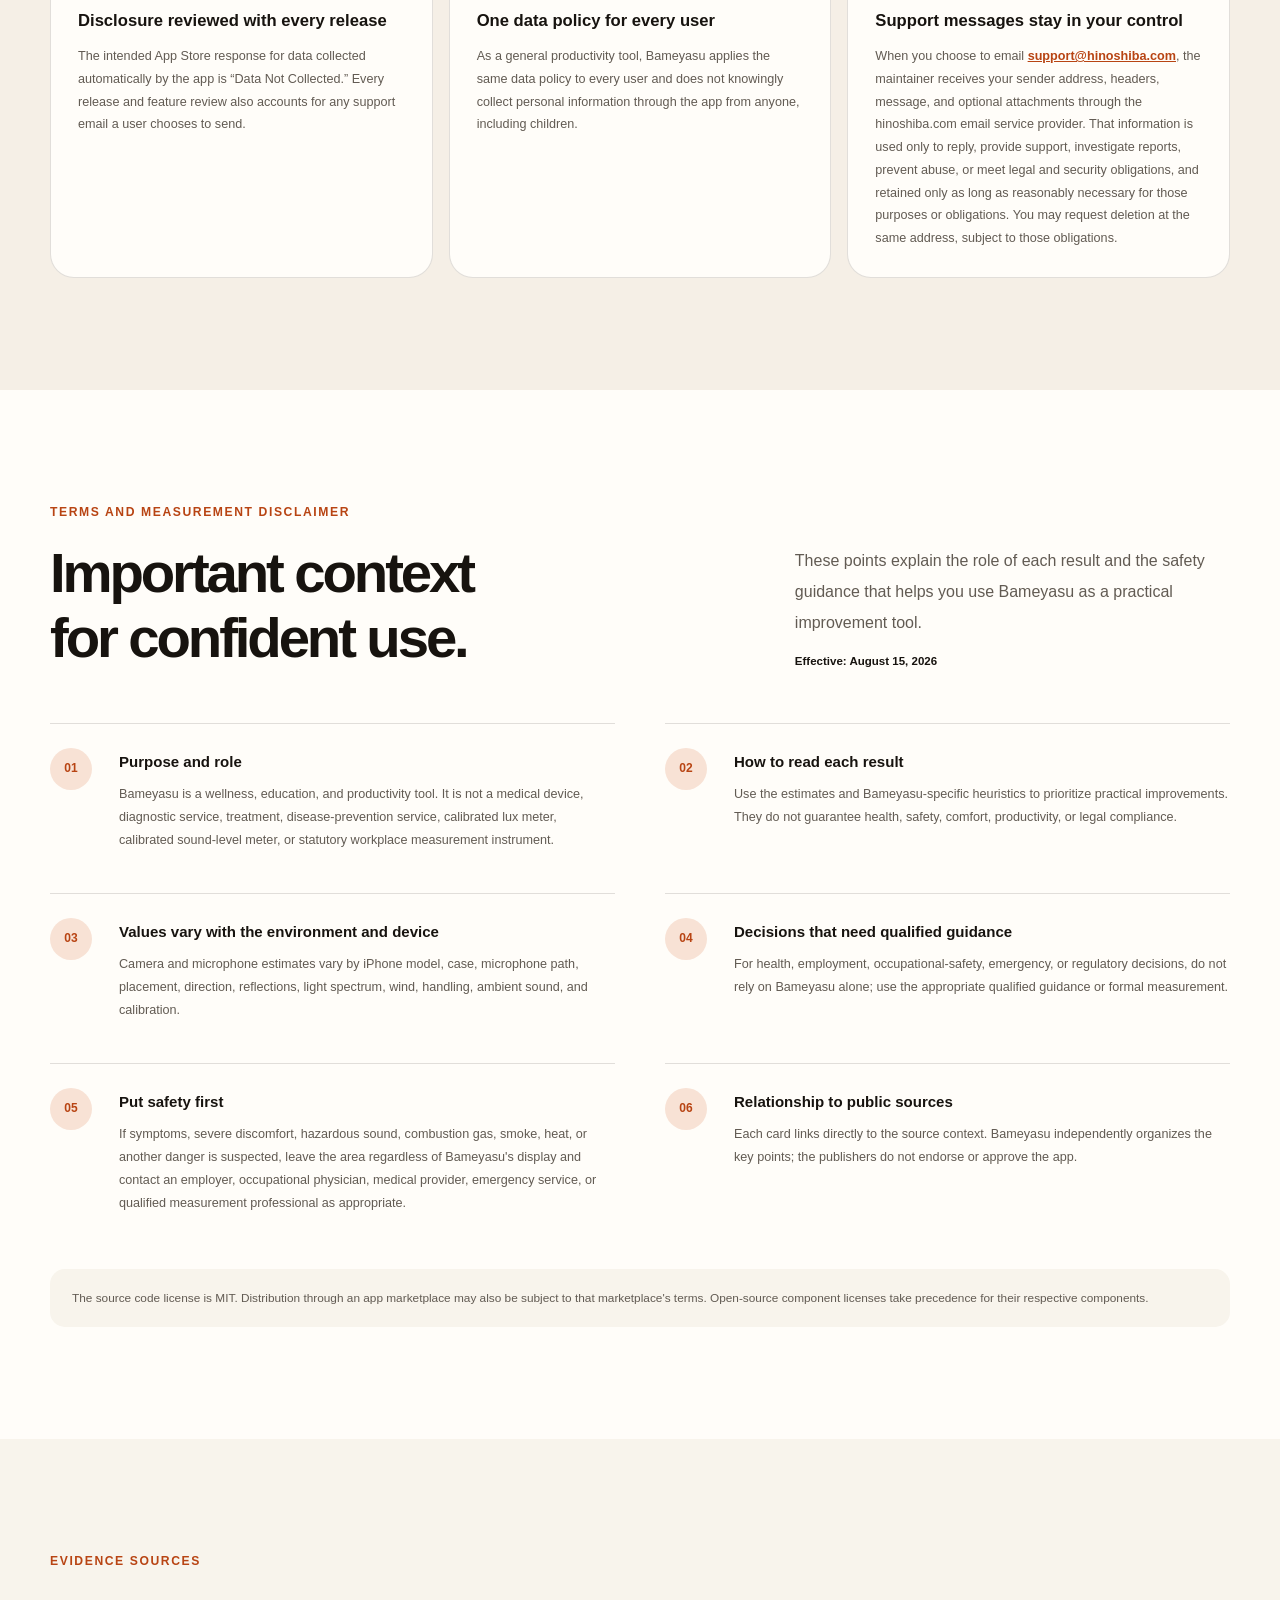
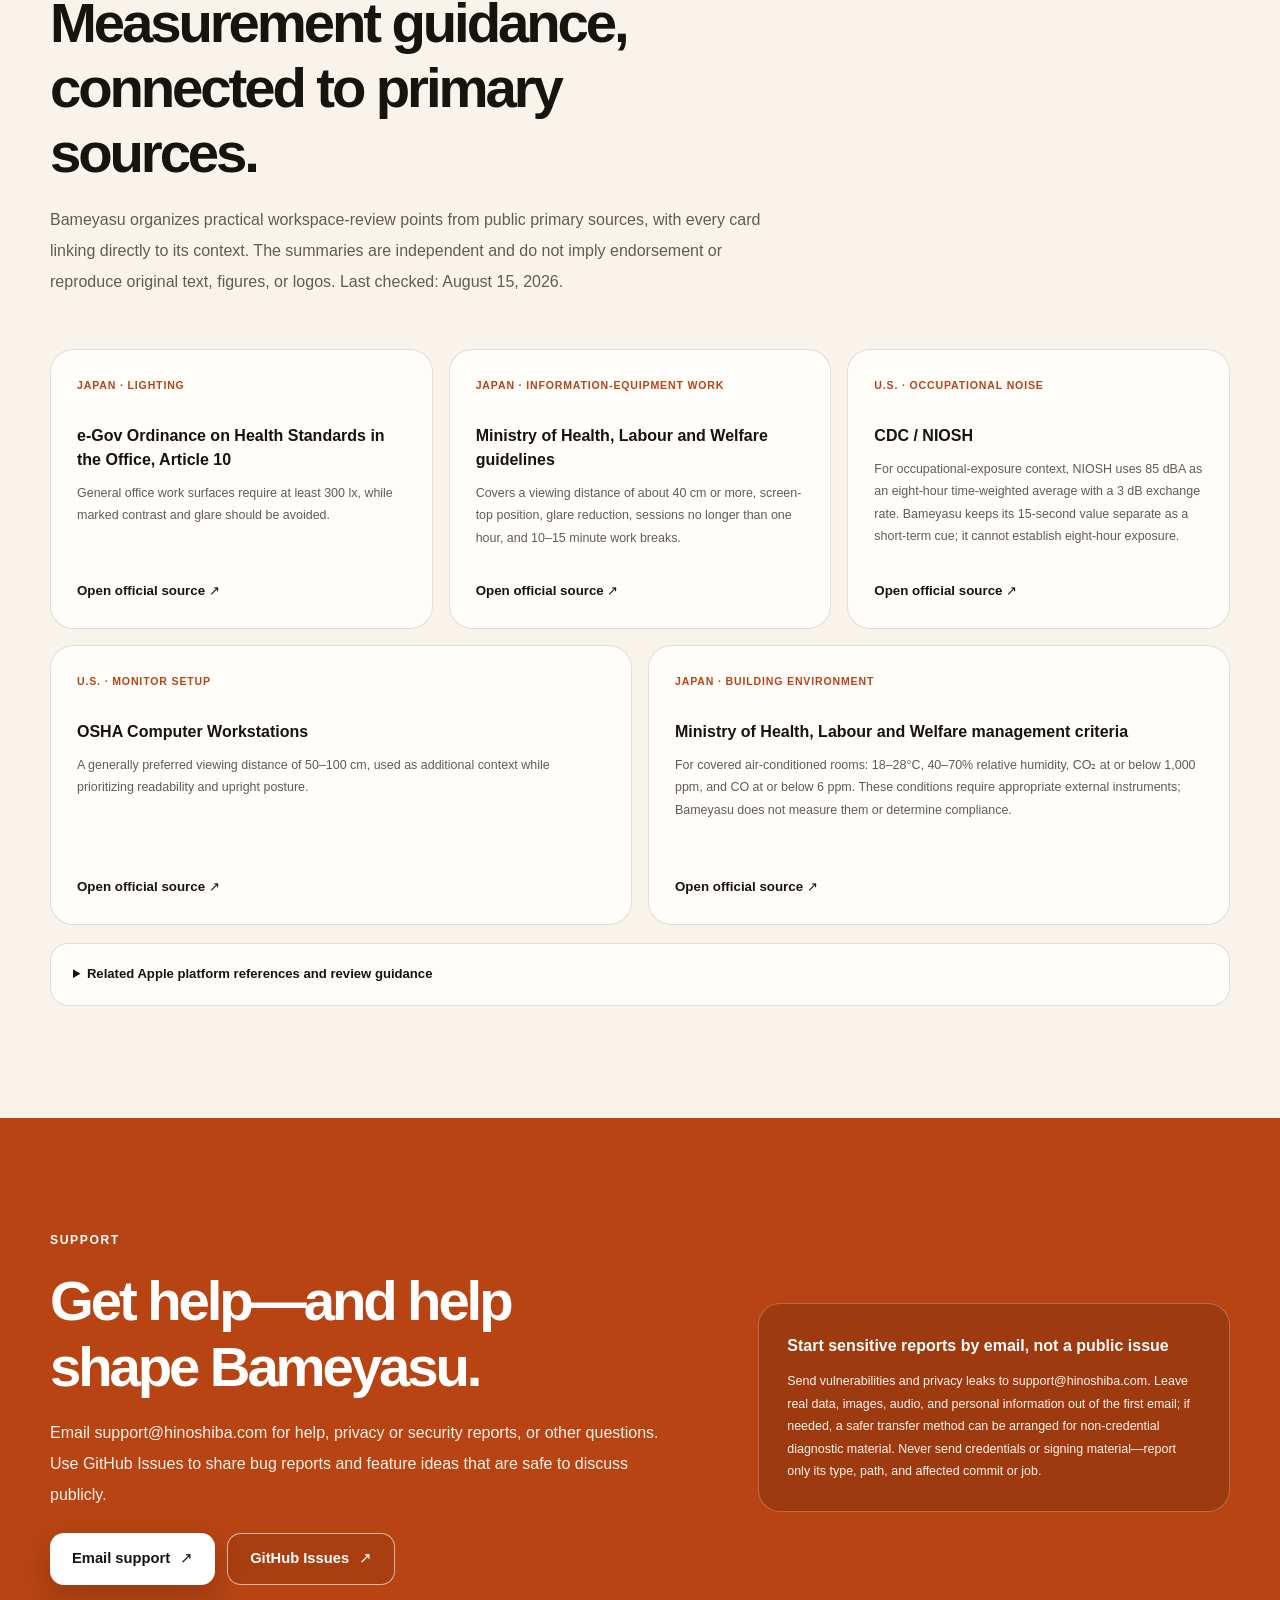
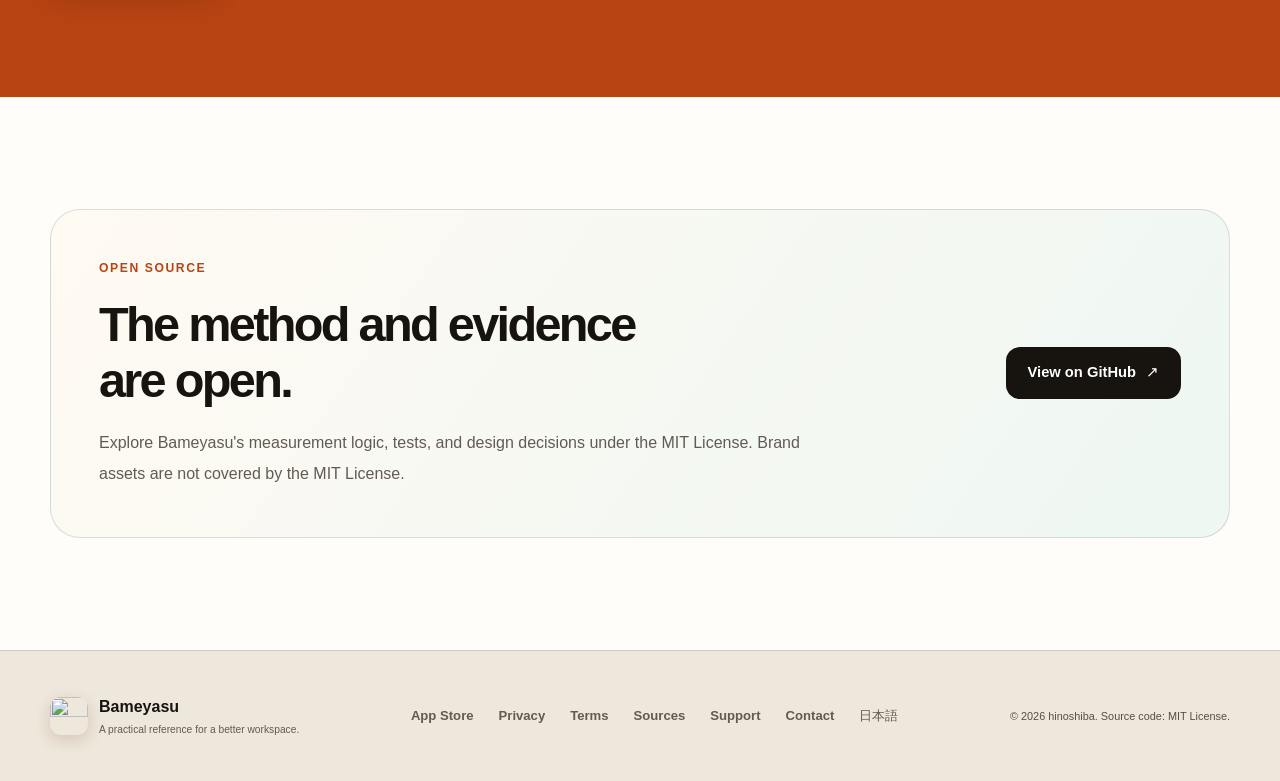
==== commit 4078e965: "site: add App Store download links" ====
--- a/site/en/index.html
+++ b/site/en/index.html
@@ -52,7 +52,8 @@
             <h1>See your workspace clearly.<br><em>Choose the next step.</em></h1>
             <p class="lead">Bameyasu uses the iPhone camera, microphone, motion sensors, and self-checks to visualize light, sound, desk vibration, and ergonomics in about 60 seconds. It summarizes the check with workspace readiness and “Fix this first,” then lets you review before-and-after changes.</p>
             <div class="hero-actions">
-              <a class="button primary" href="#screens">See the real screens <span aria-hidden="true">↓</span></a>
+              <a class="button primary" href="https://apps.apple.com/us/app/id6802005541">Download on the App Store <span aria-hidden="true">↗</span></a>
+              <a class="button secondary" href="#screens">See the real screens <span aria-hidden="true">↓</span></a>
               <a class="button secondary" href="https://github.com/hinoshiba/Bameyasu">GitHub <span aria-hidden="true">↗</span></a>
             </div>
             <ul class="quick-facts" role="list" aria-label="Compatibility">
@@ -373,6 +374,7 @@
           <div><strong>Bameyasu</strong><small>A practical reference for a better workspace.</small></div>
         </div>
         <nav aria-label="On this page">
+          <a href="https://apps.apple.com/us/app/id6802005541">App Store</a>
           <a href="#privacy">Privacy</a>
           <a href="#terms">Terms</a>
           <a href="#sources">Sources</a>
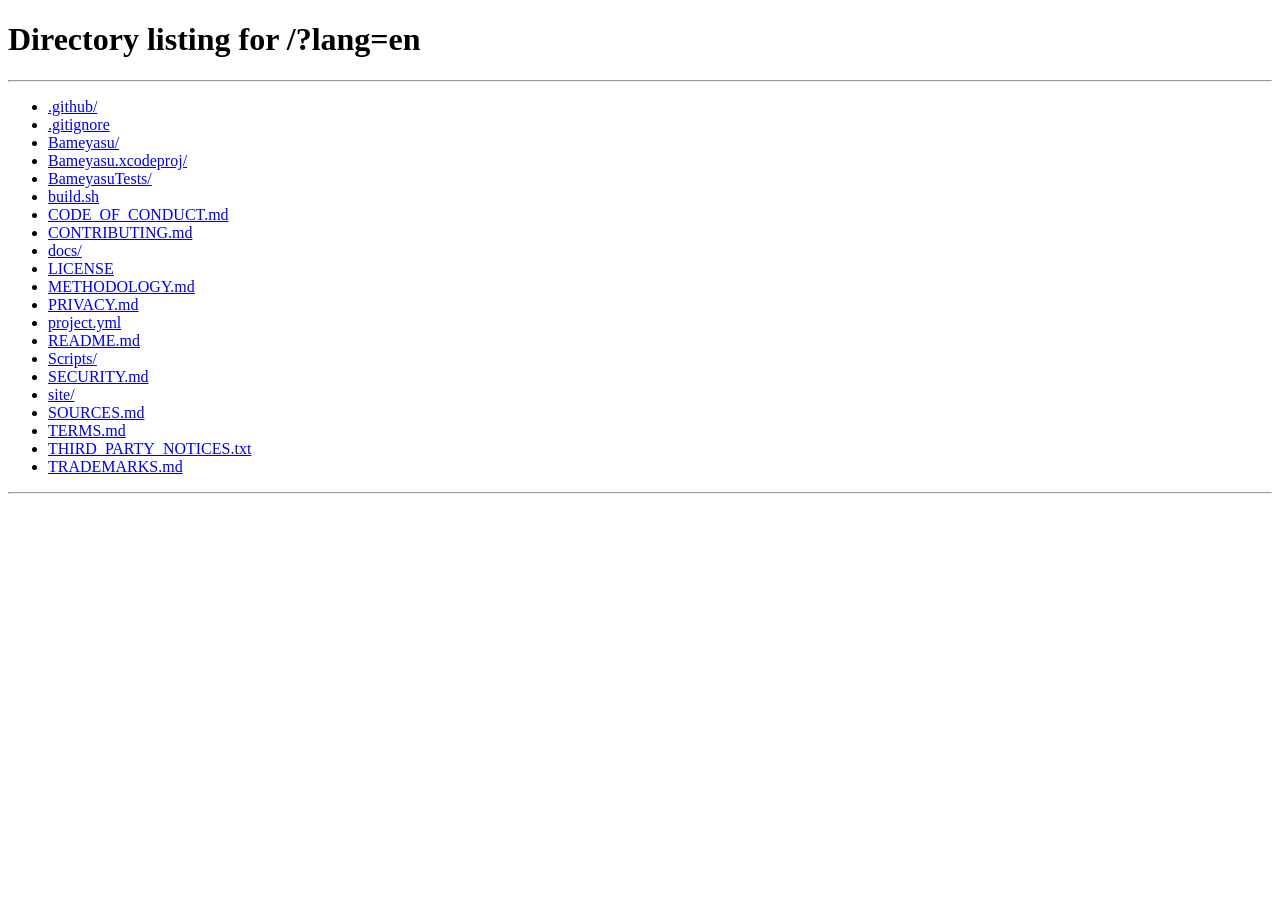
==== commit 9aa40a2c: "Unify repository maintenance and local Xcode release workflow Signed-off-by: hinoshiba <support@hino" ====
--- a/site/en/index.html
+++ b/site/en/index.html
@@ -1,389 +1,2 @@
-<!doctype html>
-<html lang="en">
-  <head>
-    <meta charset="utf-8">
-    <meta name="viewport" content="width=device-width, initial-scale=1">
-    <meta name="theme-color" content="#f8f4ec">
-    <meta name="description" content="Bameyasu uses the iPhone camera, microphone, motion sensors, and self-checks to visualize a workspace in about 60 seconds and track before-and-after changes.">
-    <meta property="og:type" content="website">
-    <meta property="og:site_name" content="Bameyasu">
-    <meta property="og:title" content="Bameyasu — A practical reference for a better workspace.">
-    <meta property="og:description" content="Visualize your workspace in about 60 seconds. See real screens, four checks, improvement tracking, and on-device processing—all on one page.">
-    <meta property="og:url" content="https://bameyasu.hinoshiba.com/en/">
-    <meta property="og:image" content="https://bameyasu.hinoshiba.com/assets/app-icon.png">
-    <meta property="og:image:width" content="1024">
-    <meta property="og:image:height" content="1024">
-    <meta property="og:image:alt" content="Bameyasu app icon">
-    <meta name="twitter:card" content="summary">
-    <link rel="canonical" href="https://bameyasu.hinoshiba.com/en/">
-    <link rel="alternate" hreflang="ja" href="https://bameyasu.hinoshiba.com/">
-    <link rel="alternate" hreflang="en" href="https://bameyasu.hinoshiba.com/en/">
-    <link rel="alternate" hreflang="x-default" href="https://bameyasu.hinoshiba.com/">
-    <link rel="icon" href="../assets/app-icon.png">
-    <link rel="apple-touch-icon" href="../assets/app-icon.png">
-    <link rel="stylesheet" href="../styles.css">
-    <title>Bameyasu — A practical reference for a better workspace.</title>
-  </head>
-  <body>
-    <a class="skip-link" href="#main">Skip to main content</a>
-
-    <header class="site-header">
-      <div class="shell nav-wrap">
-        <a class="brand" href="#top" aria-label="Bameyasu top">
-          <img src="../assets/app-icon.png" width="42" height="42" alt="">
-          <span>Bameyasu</span>
-        </a>
-        <nav class="main-nav" aria-label="Main navigation">
-          <a href="#screens">Screens</a>
-          <a href="#features">Features</a>
-          <a href="#method">Compare</a>
-          <a href="#privacy">Privacy</a>
-          <a href="#support">Support</a>
-          <a class="language-link" href="../" lang="ja" hreflang="ja">日本語</a>
-        </nav>
-      </div>
-    </header>
-
-    <main id="main">
-      <section class="hero" id="top">
-        <div class="shell hero-grid">
-          <div class="hero-copy">
-            <p class="eyebrow"><span aria-hidden="true"></span> About 60 seconds on iPhone</p>
-            <h1>See your workspace clearly.<br><em>Choose the next step.</em></h1>
-            <p class="lead">Bameyasu uses the iPhone camera, microphone, motion sensors, and self-checks to visualize light, sound, desk vibration, and ergonomics in about 60 seconds. It summarizes the check with workspace readiness and “Fix this first,” then lets you review before-and-after changes.</p>
-            <div class="hero-actions">
-              <a class="button primary" href="https://apps.apple.com/us/app/id6802005541">Download on the App Store <span aria-hidden="true">↗</span></a>
-              <a class="button secondary" href="#screens">See the real screens <span aria-hidden="true">↓</span></a>
-              <a class="button secondary" href="https://github.com/hinoshiba/Bameyasu">GitHub <span aria-hidden="true">↗</span></a>
-            </div>
-            <ul class="quick-facts" role="list" aria-label="Compatibility">
-              <li>iOS 17+</li>
-              <li>iPhone</li>
-              <li>English / 日本語</li>
-              <li>On-device</li>
-            </ul>
-            <p class="prototype-note"><strong>Development build v0.1.1</strong> — A wellness, education, and productivity tool for reviewing everyday workspaces and comparing changes after practical improvements. Results include reference estimates and Bameyasu-specific guidance; the app is not a medical device, calibrated meter, or compliance instrument.</p>
-          </div>
-
-          <figure class="hero-device">
-            <div class="device-halo" aria-hidden="true"></div>
-            <div class="device-frame">
-              <img src="../assets/screenshots/en-home.webp" width="736" height="1600" alt="Bameyasu Home screen showing a workspace readiness score of 81 and ‘Even out the light’ as the first action to take." fetchpriority="high">
-            </div>
-            <figcaption>Actual app screen with sample data</figcaption>
-          </figure>
-        </div>
-      </section>
-
-      <section class="section screens-section" id="screens">
-        <div class="shell">
-          <div class="section-heading split-heading">
-            <div>
-              <p class="kicker">Real app screens</p>
-              <h2 id="screens-title">From measuring<br>to looking back.</h2>
-            </div>
-            <p>These five screens show the order of the guided check and how to use the results. Readings and history are sample data for explanation; actual results vary by device and environment.</p>
-          </div>
-
-          <div class="screen-gallery" role="region" aria-labelledby="screens-title">
-            <figure class="screen-card featured-screen">
-              <div class="screen-image"><img src="../assets/screenshots/en-home.webp" width="736" height="1600" alt="Home screen showing workspace readiness, the latest check, one action to fix first, the 60-second check, and the focus timer." loading="lazy"></div>
-              <figcaption><span>01</span><div><strong>See the result at a glance</strong><p>Workspace readiness and “Fix this first” come together on Home.</p></div></figcaption>
-            </figure>
-            <figure class="screen-card">
-              <div class="screen-image"><img src="../assets/screenshots/en-light.webp" width="736" height="1600" alt="Lighting check screen instructing the user to place white paper on the work surface and aim the rear camera at it." loading="lazy"></div>
-              <figcaption><span>02</span><div><strong>Review light in 10 seconds</strong><p>Placement and camera direction are explained immediately before measuring.</p></div></figcaption>
-            </figure>
-            <figure class="screen-card">
-              <div class="screen-image"><img src="../assets/screenshots/en-ergonomics.webp" width="736" height="1600" alt="Ergonomics screen with seven checks covering screen distance and height, shoulders and elbows, back and lower back, and more." loading="lazy"></div>
-              <figcaption><span>03</span><div><strong>Self-check ergonomics</strong><p>Review seven items covering your display, chair, input devices, and work breaks.</p></div></figcaption>
-            </figure>
-            <figure class="screen-card">
-              <div class="screen-image"><img src="../assets/screenshots/en-history.webp" width="736" height="1600" alt="History screen showing a line chart improving from a workspace readiness score of 48 to 81 and a list of the five latest checks." loading="lazy"></div>
-              <figcaption><span>04</span><div><strong>Look back on changes</strong><p>Compare readiness across the latest 14 scored checks and review each saved check.</p></div></figcaption>
-            </figure>
-            <figure class="screen-card">
-              <div class="screen-image"><img src="../assets/screenshots/en-guide.webp" width="736" height="1600" alt="Guide screen explaining measurement methods, the workspace readiness calculation, and items that require external sensors." loading="lazy"></div>
-              <figcaption><span>05</span><div><strong>See the method and evidence</strong><p>Review the measurement scope, calculation method, and primary sources inside the app.</p></div></figcaption>
-            </figure>
-          </div>
-        </div>
-      </section>
-
-      <section class="section features-section" id="features">
-        <div class="shell">
-          <div class="section-heading">
-            <p class="kicker">Four ways to put your iPhone to work</p>
-            <h2>Light, sound, motion, and posture<br>in one guided flow.</h2>
-            <p>The camera, microphone, motion sensors, and self-checks work together to visualize your workspace from several angles. Sensor input is processed on device, and history keeps only the information needed for results.</p>
-          </div>
-
-          <div class="feature-grid">
-            <article class="feature-card orange">
-              <span class="feature-number">01 · 10 sec</span>
-              <div class="feature-icon icon-light" aria-hidden="true"></div>
-              <h3>Lighting</h3>
-              <p>Bameyasu estimates work-surface illuminance and contrast from rear wide-camera ISO, exposure duration, aperture, and relative luminance across nine frame regions.</p>
-              <small>Use the 300 lx reference for ordinary office work as a starting point when reviewing your lighting—not as a compliance determination.</small>
-            </article>
-            <article class="feature-card blue">
-              <span class="feature-number">02 · 15 sec</span>
-              <div class="feature-icon waveform" aria-hidden="true"><i></i><i></i><i></i><i></i><i></i></div>
-              <h3>Sound</h3>
-              <p>Visualize a short-term reference for surrounding sound in 15 seconds. When the device supplies input near 48 kHz, Bameyasu applies A-weighting and calculates a reference value on device. It does not recognize speech or create an audio file.</p>
-              <small>Before comparison calibration, “ref. dB*” gives you a cue for reviewing quietness; after calibration, sound can also contribute to readiness.</small>
-            </article>
-            <article class="feature-card green">
-              <span class="feature-number">03 · 8 sec</span>
-              <div class="feature-icon icon-desk" aria-hidden="true"><i></i></div>
-              <h3>Desk stability</h3>
-              <p>Bameyasu uses Core Motion at 30 Hz to visualize small desk movements and tilt, giving you a practical cue for finding wobble or vibrating equipment.</p>
-              <small>It stays separate from readiness as a practical desk-adjustment reference, not a health, safety, or structural assessment.</small>
-            </article>
-            <article class="feature-card yellow">
-              <span class="feature-number">04 · Self-check</span>
-              <div class="feature-icon icon-checklist" aria-hidden="true"><i></i><i></i><i></i></div>
-              <h3>Ergonomics</h3>
-              <p>Seven items cover screen distance and height, shoulders and elbows, back and lower back, feet, glare, and breaks in continuous work.</p>
-              <small>Confirmed items contribute to the result, and the first unchecked item can become the next point to review.</small>
-            </article>
-          </div>
-
-          <ul class="capability-strip" role="list" aria-label="Features for continued use">
-            <li><span class="capability-icon icon-clock" aria-hidden="true"><i></i></span><div><strong>50 + 10 min</strong><span>Focus timer and work-break guide</span></div></li>
-            <li><span class="capability-icon icon-history" aria-hidden="true"><i></i><i></i><i></i></span><div><strong>Latest 14</strong><span>Readiness trend chart; history keeps up to 100 checks</span></div></li>
-            <li><span class="capability-icon icon-access" aria-hidden="true">Aa</span><div><strong>Accessible</strong><span>Dynamic Type, VoiceOver, and Reduce Motion</span></div></li>
-            <li><span class="capability-icon icon-language" aria-hidden="true">A<span>/</span>あ</span><div><strong>EN / JA</strong><span>Follows the device's preferred language</span></div></li>
-          </ul>
-        </div>
-      </section>
-
-      <section class="section how-section" id="how-it-works">
-        <div class="shell how-grid">
-          <div class="section-heading compact">
-            <p class="kicker">How it works</p>
-            <h2>About 60 seconds,<br>three steps.</h2>
-            <p>Choose the checks you want to run. Each permission is requested only when its step begins, and you can continue when a check is skipped.</p>
-          </div>
-          <ol class="steps" role="list">
-            <li><span>1</span><div><h3>Start at your usual desk</h3><p>Place your iPhone where you normally work, with your setup in its usual state.</p></div></li>
-            <li><span>2</span><div><h3>Follow the guidance</h3><p>Review light, sound, desk stability, and ergonomics in order.</p></div></li>
-            <li><span>3</span><div><h3>Improve one thing first</h3><p>Try the highest-priority suggestion, then compare it with your next saved check.</p></div></li>
-          </ol>
-        </div>
-      </section>
-
-      <section class="section method-section" id="method">
-        <div class="shell">
-          <div class="method-intro">
-            <div class="section-heading compact">
-              <p class="kicker light">Compare before and after</p>
-              <h2>Put your iPhone's built-in sensors to work<br>and make before-and-after changes visible.</h2>
-              <p>Run camera, microphone, motion-sensor, and self-check steps in one consistent flow, then save the calculated results. Light and ergonomics form the core, comparison-calibrated sound can join them, and repeated checks help you review what changed after an improvement.</p>
-            </div>
-            <div class="score-panel" role="group" aria-label="Workspace readiness weights">
-              <div class="score-weight light-weight"><span>60%</span><strong>Estimated light</strong></div>
-              <div class="score-weight ergo-weight"><span>40%</span><strong>Ergonomics</strong></div>
-              <p><strong>Comparison-calibrated sound: +35% when available</strong><br>Available weights are normalized to 100. Bameyasu shows readiness when both light and ergonomics are available.</p>
-            </div>
-          </div>
-
-          <div class="method-grid">
-            <article>
-              <span class="method-label">Readiness inputs</span>
-              <h3>Combine each signal at the right confidence</h3>
-              <p>Estimated light contributes 60% and ergonomics 40%. Sound joins after the user confirms comparison calibration against a reference meter, building readiness from the available inputs.</p>
-            </article>
-            <article>
-              <span class="method-label">Separate insights</span>
-              <h3>Use desk and sound as practical cues</h3>
-              <p>Desk vibration and uncalibrated sound remain visible on their own, separate from readiness. Desk vibration is not a health, safety, or structural assessment. A 15-second sound level is a short-term reference, not a substitute for an eight-hour time-weighted average or statutory measurement.</p>
-            </article>
-            <article>
-              <span class="method-label">Review the change</span>
-              <h3>Compare before and after consistently</h3>
-              <p>Workspace readiness is Bameyasu's own summary of the items checked. Repeat the same flow at the same desk to review progress and choose the next step. It is not used to guarantee or determine health, safety, comfort, productivity, or legal compliance.</p>
-            </article>
-          </div>
-
-          <div class="not-measured">
-            <div>
-              <p class="kicker light">Check separately with dedicated instruments</p>
-              <h3>Use the right external instrument or professional method for each condition.</h3>
-              <p class="not-measured-copy">Bameyasu keeps these conditions outside its measurement scope and points to appropriate external instruments when they are needed.</p>
-            </div>
-            <ul role="list" aria-label="Conditions to check with external instruments">
-              <li>Temperature</li><li>Humidity</li><li>CO₂</li><li>CO</li><li>PM2.5</li><li>VOCs</li><li>Formaldehyde</li><li>Airflow</li><li>UV</li><li>EMF safety</li><li>Air quality</li>
-            </ul>
-          </div>
-
-          <p class="validation-note"><strong>Value context:</strong> Scoring algorithm v0.1.0 is an engineering prototype that presents camera illuminance estimates and reference sound levels as workspace-review references. Multi-device validation against traceable instruments has not yet been completed.</p>
-        </div>
-      </section>
-
-      <section class="section privacy-section" id="privacy">
-        <div class="shell">
-          <div class="section-heading split-heading">
-            <div>
-              <p class="kicker">Privacy</p>
-              <h2>Checks and history<br>stay on your iPhone.</h2>
-            </div>
-            <div><p>Bameyasu works without accounts, advertising, cloud synchronization, or analytics and crash-reporting SDKs. Checks run on device, and history and settings stay on your iPhone.</p><p class="effective-date">Effective: August 16, 2026</p></div>
-          </div>
-
-          <div class="privacy-grid">
-            <article class="privacy-card privacy-lead-card">
-              <div class="privacy-mark" aria-hidden="true"><span>ON</span><strong>DEVICE</strong></div>
-              <h3>Sensor input is processed on your iPhone</h3>
-              <p>Camera, microphone, and motion inputs are processed live on device only during the corresponding check, then discarded without being saved or transmitted. Bameyasu does not perform speech recognition. History stores completed-check summaries, while settings are kept separately on device.</p>
-            </article>
-            <article class="privacy-card">
-              <span class="privacy-number">01</span>
-              <h3>Data stored on the device</h3>
-              <p>Completed-check times, calculated metrics, checklist answers, recommendations, scoring-algorithm versions, and settings are stored in the app sandbox.</p>
-            </article>
-            <article class="privacy-card">
-              <span class="privacy-number">02</span>
-              <h3>History keeps only what results need</h3>
-              <p>History stores only the information needed for check results and leaves out images, audio, raw frames or samples, contacts, location, identifiers, and advertising data.</p>
-            </article>
-            <article class="privacy-card">
-              <span class="privacy-number">03</span>
-              <h3>Deletion and permissions</h3>
-              <p>You can delete history entries individually. Deleting the app removes its sandboxed data, and permissions can be revoked at any time in iPhone Settings.</p>
-            </article>
-            <article class="privacy-card">
-              <span class="privacy-number">04</span>
-              <h3>External links open only when you choose</h3>
-              <p>Checks run without contacting a Bameyasu server. When you choose an external link, its destination receives ordinary web-request information such as your IP address and user agent under its own privacy policy.</p>
-            </article>
-            <article class="privacy-card">
-              <span class="privacy-number">05</span>
-              <h3>Disclosure reviewed with every release</h3>
-              <p>The intended App Store response for data collected automatically by the app is “Data Not Collected.” Every release and feature review also accounts for any support email a user chooses to send.</p>
-            </article>
-            <article class="privacy-card">
-              <span class="privacy-number">06</span>
-              <h3>One data policy for every user</h3>
-              <p>As a general productivity tool, Bameyasu applies the same data policy to every user and does not knowingly collect personal information through the app from anyone, including children.</p>
-            </article>
-            <article class="privacy-card">
-              <span class="privacy-number">07</span>
-              <h3>Support messages stay in your control</h3>
-              <p>When you choose to email <a href="mailto:support@hinoshiba.com">support@hinoshiba.com</a>, the maintainer receives your sender address, headers, message, and optional attachments through the hinoshiba.com email service provider. That information is used only to reply, provide support, investigate reports, prevent abuse, or meet legal and security obligations, and retained only as long as reasonably necessary for those purposes or obligations. You may request deletion at the same address, subject to those obligations.</p>
-            </article>
-          </div>
-        </div>
-      </section>
-
-      <section class="section terms-section" id="terms">
-        <div class="shell">
-          <div class="section-heading split-heading">
-            <div>
-              <p class="kicker">Terms and measurement disclaimer</p>
-              <h2>Important context<br>for confident use.</h2>
-            </div>
-            <div><p>These points explain the role of each result and the safety guidance that helps you use Bameyasu as a practical improvement tool.</p><p class="effective-date">Effective: August 15, 2026</p></div>
-          </div>
-
-          <ol class="terms-list" role="list">
-            <li><div><strong>Purpose and role</strong><p>Bameyasu is a wellness, education, and productivity tool. It is not a medical device, diagnostic service, treatment, disease-prevention service, calibrated lux meter, calibrated sound-level meter, or statutory workplace measurement instrument.</p></div></li>
-            <li><div><strong>How to read each result</strong><p>Use the estimates and Bameyasu-specific heuristics to prioritize practical improvements. They do not guarantee health, safety, comfort, productivity, or legal compliance.</p></div></li>
-            <li><div><strong>Values vary with the environment and device</strong><p>Camera and microphone estimates vary by iPhone model, case, microphone path, placement, direction, reflections, light spectrum, wind, handling, ambient sound, and calibration.</p></div></li>
-            <li><div><strong>Decisions that need qualified guidance</strong><p>For health, employment, occupational-safety, emergency, or regulatory decisions, do not rely on Bameyasu alone; use the appropriate qualified guidance or formal measurement.</p></div></li>
-            <li><div><strong>Put safety first</strong><p>If symptoms, severe discomfort, hazardous sound, combustion gas, smoke, heat, or another danger is suspected, leave the area regardless of Bameyasu's display and contact an employer, occupational physician, medical provider, emergency service, or qualified measurement professional as appropriate.</p></div></li>
-            <li><div><strong>Relationship to public sources</strong><p>Each card links directly to the source context. Bameyasu independently organizes the key points; the publishers do not endorse or approve the app.</p></div></li>
-          </ol>
-          <p class="license-note">The source code license is MIT. Distribution through an app marketplace may also be subject to that marketplace's terms. Open-source component licenses take precedence for their respective components.</p>
-        </div>
-      </section>
-
-      <section class="section sources-section" id="sources">
-        <div class="shell">
-          <div class="section-heading">
-            <p class="kicker">Evidence sources</p>
-            <h2>Measurement guidance,<br>connected to primary sources.</h2>
-            <p>Bameyasu organizes practical workspace-review points from public primary sources, with every card linking directly to its context. The summaries are independent and do not imply endorsement or reproduce original text, figures, or logos. Last checked: August 15, 2026.</p>
-          </div>
-
-          <div class="source-grid">
-            <a class="source-card" href="https://laws.e-gov.go.jp/law/347M50002000043">
-              <span>Japan · Lighting</span><h3>e-Gov Ordinance on Health Standards in the Office, Article 10</h3><p>General office work surfaces require at least 300 lx, while marked contrast and glare should be avoided.</p><small>Open official source ↗</small>
-            </a>
-            <a class="source-card" href="https://www.mhlw.go.jp/web/t_doc?dataId=00tc6314&amp;dataType=1">
-              <span>Japan · Information-equipment work</span><h3>Ministry of Health, Labour and Welfare guidelines</h3><p>Covers a viewing distance of about 40 cm or more, screen-top position, glare reduction, sessions no longer than one hour, and 10–15 minute work breaks.</p><small>Open official source ↗</small>
-            </a>
-            <a class="source-card" href="https://www.cdc.gov/niosh/noise/about/noise.html">
-              <span>U.S. · Occupational noise</span><h3>CDC / NIOSH</h3><p>For occupational-exposure context, NIOSH uses 85 dBA as an eight-hour time-weighted average with a 3 dB exchange rate. Bameyasu keeps its 15-second value separate as a short-term cue; it cannot establish eight-hour exposure.</p><small>Open official source ↗</small>
-            </a>
-            <a class="source-card" href="https://www.osha.gov/etools/computer-workstations/components/monitors">
-              <span>U.S. · Monitor setup</span><h3>OSHA Computer Workstations</h3><p>A generally preferred viewing distance of 50–100 cm, used as additional context while prioritizing readability and upright posture.</p><small>Open official source ↗</small>
-            </a>
-            <a class="source-card" href="https://www.mhlw.go.jp/bunya/kenkou/seikatsu-eisei10/index.html">
-              <span>Japan · Building environment</span><h3>Ministry of Health, Labour and Welfare management criteria</h3><p>For covered air-conditioned rooms: 18–28°C, 40–70% relative humidity, CO₂ at or below 1,000 ppm, and CO at or below 6 ppm. These conditions require appropriate external instruments; Bameyasu does not measure them or determine compliance.</p><small>Open official source ↗</small>
-            </a>
-          </div>
-
-          <details class="api-sources">
-            <summary>Related Apple platform references and review guidance</summary>
-            <div>
-              <a href="https://developer.apple.com/documentation/avfaudio/avaudiorecorder/averagepower%28forchannel%3A%29">AVAudioRecorder power</a>
-              <a href="https://developer.apple.com/documentation/avfoundation/capture-device-exposure">AVFoundation camera exposure</a>
-              <a href="https://developer.apple.com/documentation/coremotion/cmmotionmanager">Core Motion</a>
-              <a href="https://developer.apple.com/documentation/SensorKit/configuring-your-project-for-sensor-reading">SensorKit access</a>
-              <a href="https://developer.apple.com/app-store/review/guidelines/">App Review Guidelines</a>
-            </div>
-          </details>
-        </div>
-      </section>
-
-      <section class="section support-section" id="support">
-        <div class="shell support-card">
-          <div>
-            <p class="kicker light">Support</p>
-            <h2>Get help—and help<br>shape Bameyasu.</h2>
-            <p>Email support@hinoshiba.com for help, privacy or security reports, or other questions. Use GitHub Issues to share bug reports and feature ideas that are safe to discuss publicly.</p>
-            <div class="support-actions">
-              <a class="button light-button" href="mailto:support@hinoshiba.com">Email support <span aria-hidden="true">↗</span></a>
-              <a class="button outline-light" href="https://github.com/hinoshiba/Bameyasu/issues/new">GitHub Issues <span aria-hidden="true">↗</span></a>
-            </div>
-          </div>
-          <aside>
-            <strong>Start sensitive reports by email, not a public issue</strong>
-            <p>Send vulnerabilities and privacy leaks to support@hinoshiba.com. Leave real data, images, audio, and personal information out of the first email; if needed, a safer transfer method can be arranged for non-credential diagnostic material. Never send credentials or signing material—report only its type, path, and affected commit or job.</p>
-          </aside>
-        </div>
-      </section>
-
-      <section class="section open-source-section">
-        <div class="shell open-source-card">
-          <div>
-            <p class="kicker">Open source</p>
-            <h2>The method and evidence<br>are open.</h2>
-            <p>Explore Bameyasu's measurement logic, tests, and design decisions under the MIT License. Brand assets are not covered by the MIT License.</p>
-          </div>
-          <a class="button dark" href="https://github.com/hinoshiba/Bameyasu">View on GitHub <span aria-hidden="true">↗</span></a>
-        </div>
-      </section>
-    </main>
-
-    <footer>
-      <div class="shell footer-grid">
-        <div class="footer-brand">
-          <img src="../assets/app-icon.png" width="38" height="38" alt="">
-          <div><strong>Bameyasu</strong><small>A practical reference for a better workspace.</small></div>
-        </div>
-        <nav aria-label="On this page">
-          <a href="https://apps.apple.com/us/app/id6802005541">App Store</a>
-          <a href="#privacy">Privacy</a>
-          <a href="#terms">Terms</a>
-          <a href="#sources">Sources</a>
-          <a href="#support">Support</a>
-          <a href="mailto:support@hinoshiba.com">Contact</a>
-          <a href="../" lang="ja" hreflang="ja">日本語</a>
-        </nav>
-        <p class="copyright">© 2026 hinoshiba. Source code: MIT License.</p>
-      </div>
-    </footer>
-  </body>
-</html>
+<!DOCTYPE html>
+<html lang="en"><head><meta charset="utf-8"><meta name="viewport" content="width=device-width,initial-scale=1"><meta http-equiv="refresh" content="0;url=/?lang=en"><link rel="canonical" href="https://bameyasu.hinoshiba.com/"><title>Bameyasu</title></head><body><p><a href="/?lang=en">Bameyasu</a></p><script>const target = new URL("/?lang=en", location.origin); if (location.hash) target.hash = "en-" + location.hash.slice(1).replace(/^en-/, ""); location.replace(target);</script></body></html>
